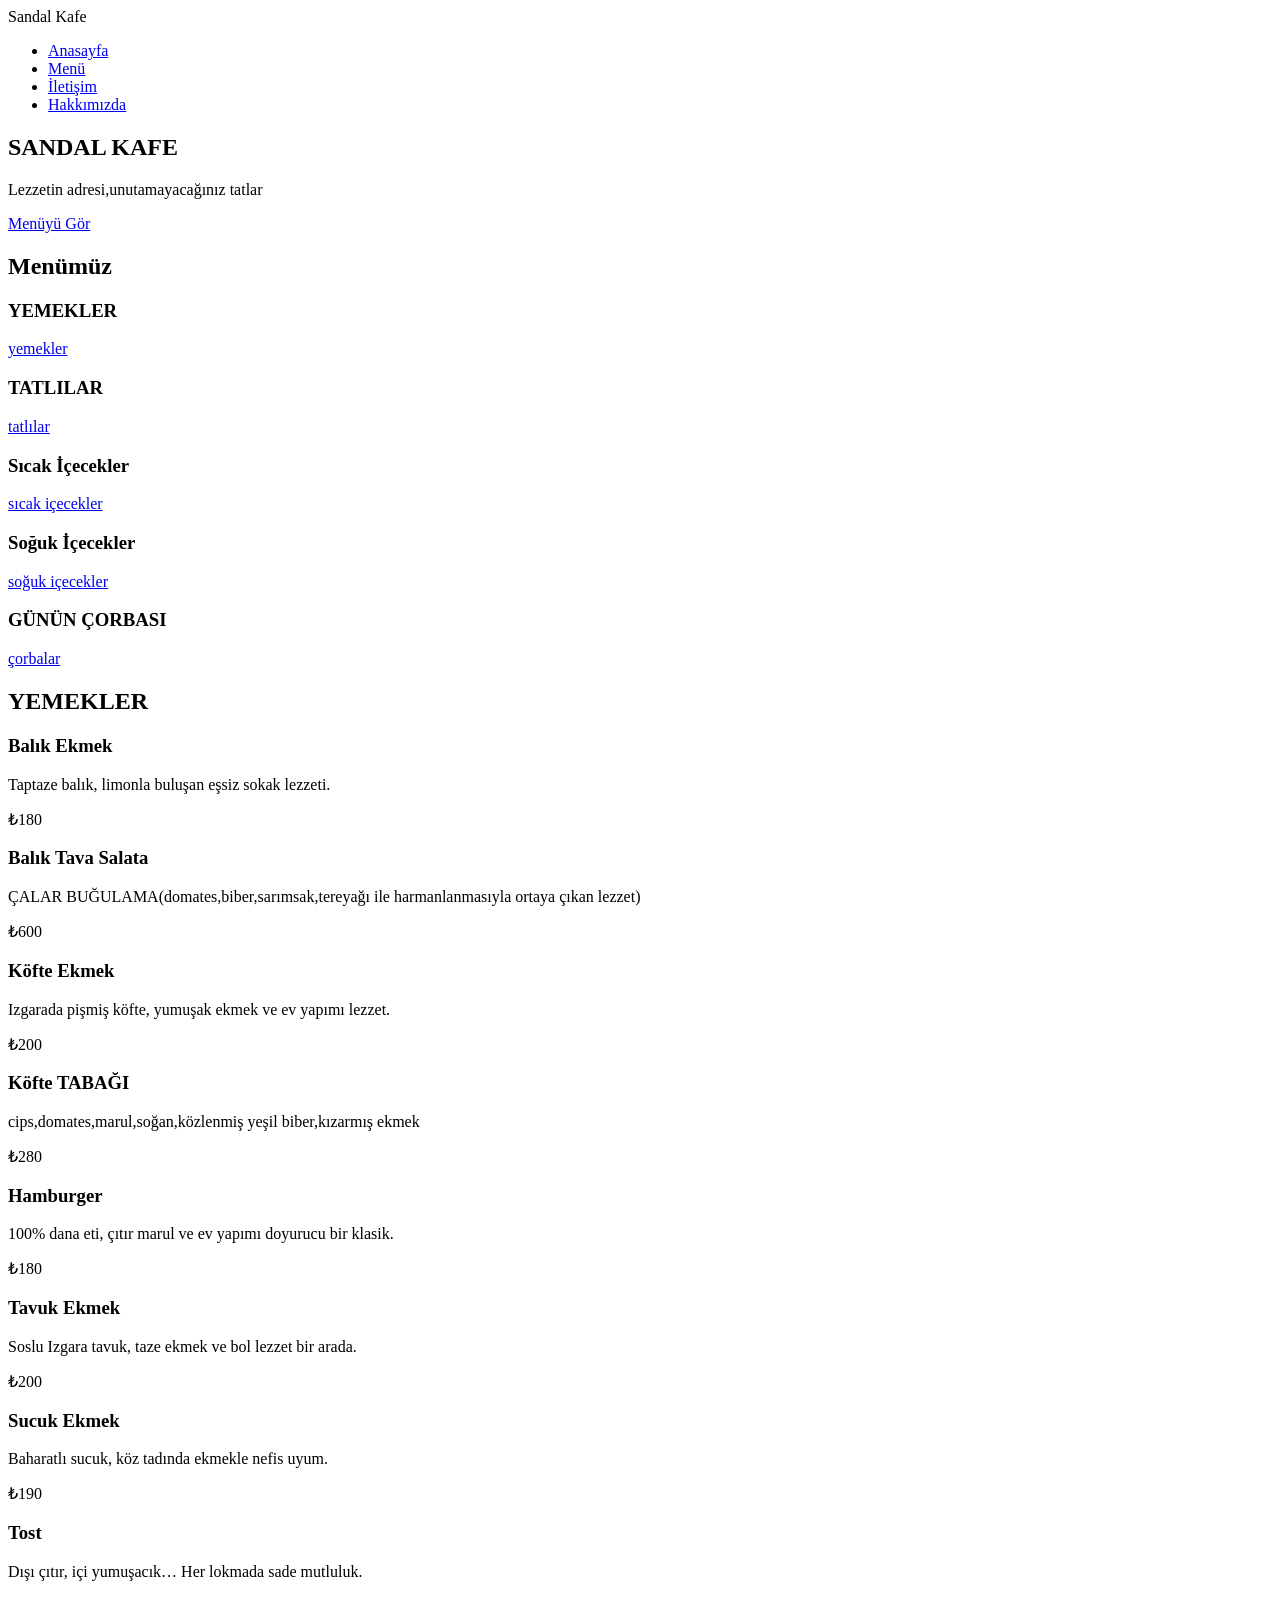
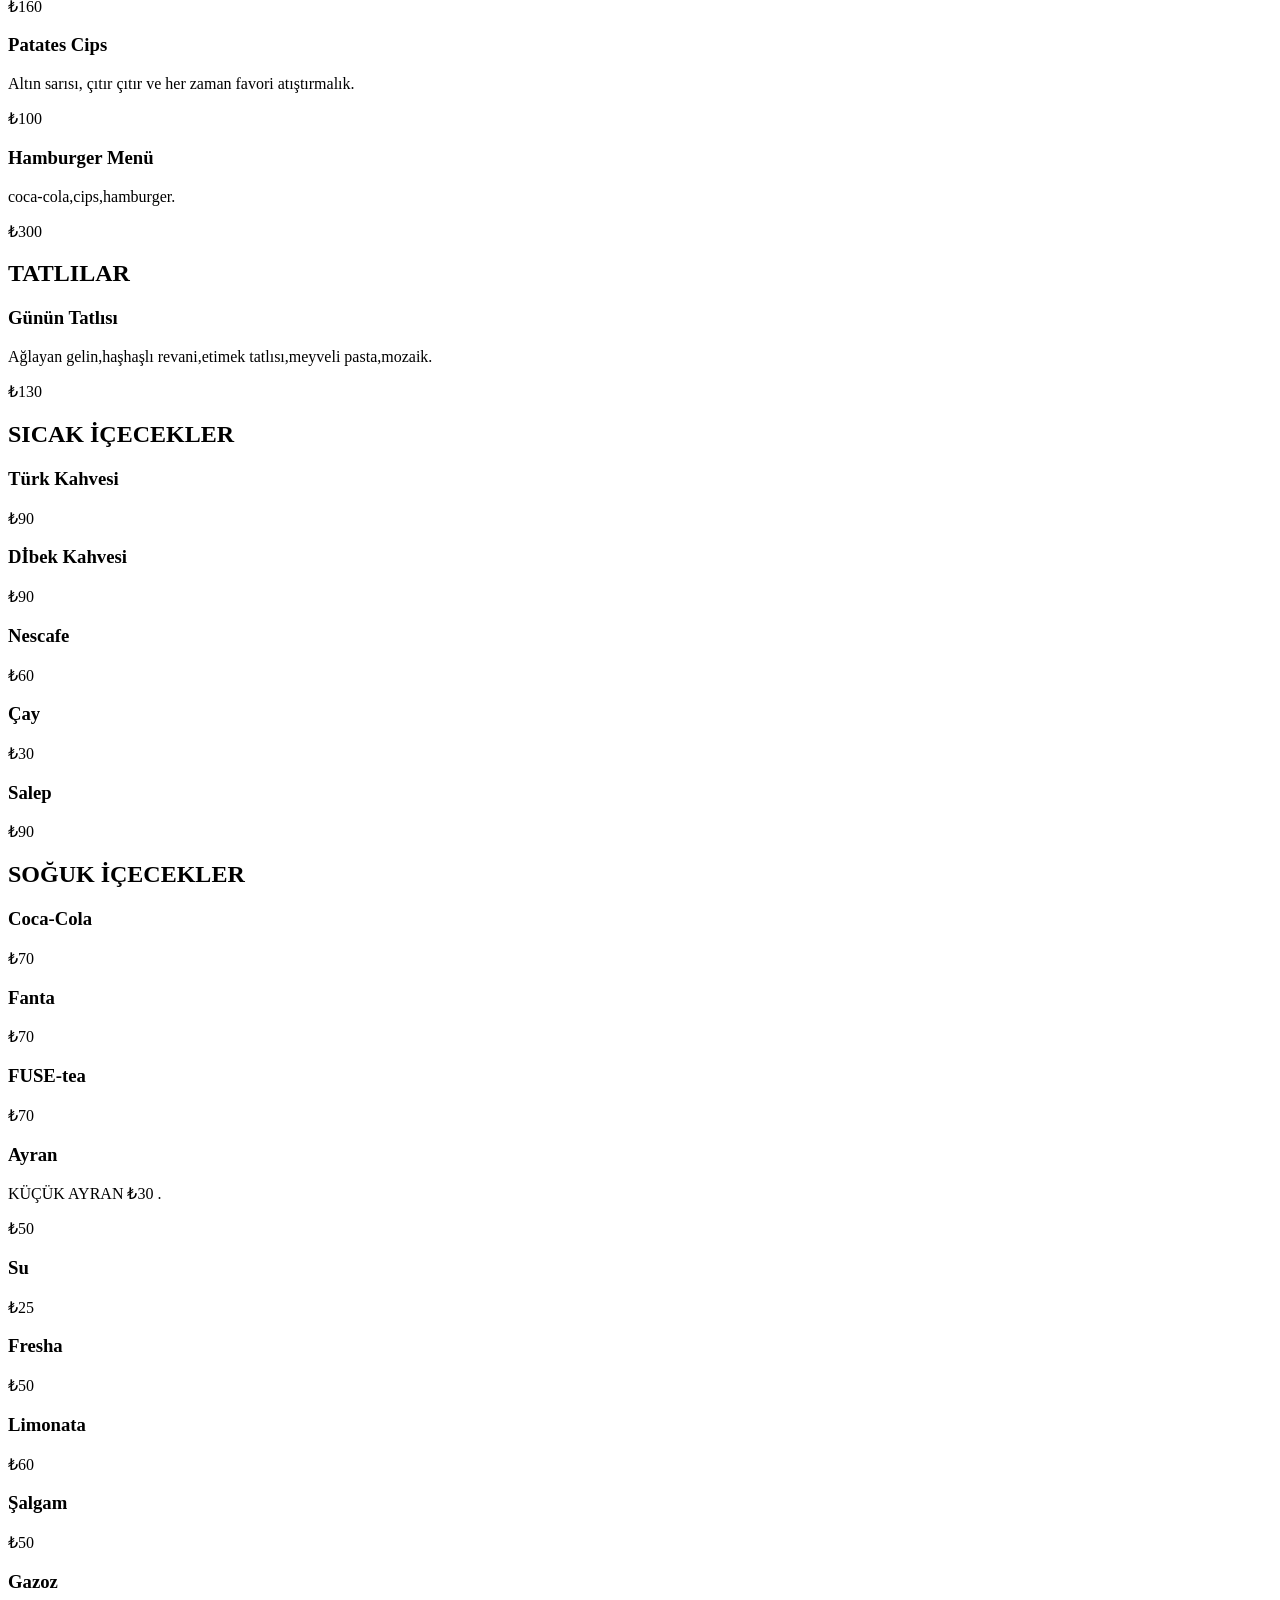
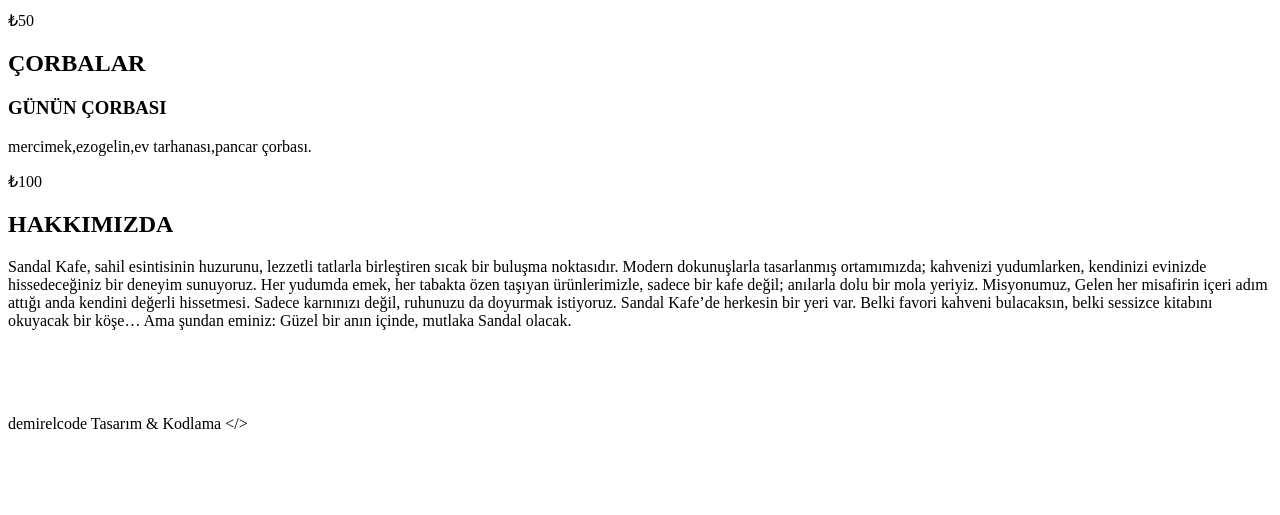
==== index.html @ 9c5aa846 "Add files via upload" ====
<!DOCTYPE html>
<html lang="tr">
<head>
  <meta charset="UTF-8" />
  <meta name="viewport" content="width=device-width, initial-scale=1.0"/>
  <title>demirelcode</title>
  <link href="https://cdn.jsdelivr.net/npm/aos@2.3.4/dist/aos.css" rel="stylesheet" />
  <link rel="stylesheet" href="style.css" />
 <link rel="preconnect" href="https://fonts.googleapis.com">
  <link rel="preconnect" href="https://fonts.googleapis.com">
 <link href="https://fonts.googleapis.com/css2?family=Poppins:wght@400;700&display=swap" rel="stylesheet">
</head>

  <nav class="navbar">
  <div class="container">
    <div class="logo">Sandal Kafe</div>
    <ul class="nav-links">
      <li><a href="#hero">Anasayfa</a></li>
      <li><a href="#menu">Menü</a></li>
      <li><a href="#contact">İletişim</a></li>
      <li><a href="#hakkımızda">Hakkımızda</a></li>
    </ul>
    <div class="hamburger">
      <span></span>
      <span></span>
      <span></span>
    </div>
  </div>
</nav>
<body>

  <section id="hero" class="hero menu-section searchable-section">

    <div class="hero-content">
      <h1>SANDAL KAFE</h1>
      <p>Lezzetin adresi,unutamayacağınız tatlar</p>
      


      <a href="#menu" class="btn">Menüyü Gör</a>
    </div>
  </section>


  <!-- MENÜ BÖLÜMÜ -->
  <section id="menu" class="menu-section searchable-section">
    <h2>Menümüz</h2>
    <div class="menu-container">

      <div  class="menu-item menu-section searchable-section" data-aos="fade-up">
        <h3>YEMEKLER</h3>
      <a href="#yemekler" class="btn">yemekler</a>
      </div>

      <div class="menu-item menu-section searchable-section" data-aos="fade-up">
        
        <h3>TATLILAR</h3>
      <a href="#tatlılar" class="btn">tatlılar</a>
      </div>
           <div  class="menu-item menu-section searchable-section" data-aos="fade-up">
        <h3>Sıcak İçecekler</h3>
      <a href="#sıcakiçecek" class="btn">sıcak içecekler</a>
      </div>

       <div  class="menu-item menu-section searchable-section" data-aos="fade-up">
        <h3>Soğuk İçecekler</h3>
      <a href="#soğukiçecek" class="btn">soğuk içecekler</a>
      </div>
       <div class="menu-container">

      <div  class="menu-item menu-section searchable-section" data-aos="fade-up">
        <h3>GÜNÜN ÇORBASI</h3>
      <a href="#corba" class="btn">çorbalar</a>
      </div>

   

    </div>
  </section>
 
  <!-- içerik BÖLÜMÜ -->
    <section id="yemekler"  class="menu-section searchable-section"data-aos="fade-up">
    <h2>YEMEKLER</h2>
    <div class="menu-grid">
    <div class="menu-card">
      <h3>Balık Ekmek</h3>
      <p>Taptaze balık, limonla buluşan eşsiz sokak lezzeti.

</p>
      <span>₺180</span>
        <div class="menu-card">
      <h3>Balık Tava Salata</h3>
      <p>ÇALAR BUĞULAMA(domates,biber,sarımsak,tereyağı ile harmanlanmasıyla ortaya çıkan lezzet)

</p>
      <span>₺600</span>
    </div>
    </div>
    <div class="menu-card">
      <h3>Köfte Ekmek</h3>
      <p>Izgarada pişmiş köfte, yumuşak ekmek ve ev yapımı lezzet.</p>
      <span>₺200</span>
      <div class="menu-card">
      <h3>Köfte TABAĞI</h3>
      <p>cips,domates,marul,soğan,közlenmiş yeşil biber,kızarmış ekmek</p>
      <span>₺280</span>
    </div>
    </div>
    <div class="menu-card">
      <h3>Hamburger</h3>
      <p>100% dana eti, çıtır marul ve ev yapımı doyurucu bir klasik.</p>
      <span>₺180</span>
    </div>
    <div class="menu-card">
      <h3>Tavuk Ekmek</h3>
      <p>Soslu Izgara tavuk, taze ekmek ve bol lezzet bir arada.

</p>
      <span>₺200</span>
    </div>
    <div class="menu-card">
      <h3>Sucuk Ekmek</h3>
      <p>Baharatlı sucuk, köz tadında ekmekle nefis uyum.</p>
      <span>₺190</span>
    </div>
    <div class="menu-card">
      <h3>Tost</h3>
      <p>Dışı çıtır, içi yumuşacık… Her lokmada sade mutluluk.</p>
      <span>₺160</span>
    </div>
    <div class="menu-card">
      <h3>Patates Cips</h3>
      <p>Altın sarısı, çıtır çıtır ve her zaman favori atıştırmalık.</p>
      <span>₺100</span>
    </div>
    <div class="menu-card">
      <h3>Hamburger Menü</h3>
      <p>coca-cola,cips,hamburger.</p>
      <span>₺300</span>
    </div>
    <!-- Daha fazla yemek kartı ekleyebilirsin -->
  </div>
</section>

    <section id="tatlılar" class="menu-section searchable-section" data-aos="fade-up">
    <h2>TATLILAR</h2>
    <div class="menu-grid">
    

    <div class="menu-card">
      <h3>Günün Tatlısı</h3>
      <p>Ağlayan gelin,haşhaşlı revani,etimek tatlısı,meyveli pasta,mozaik.</p>
      <span>₺130</span>
    </div>
 
    <!-- Daha fazla yemek kartı ekleyebilirsin -->
  </div>
</section>

   <section id="sıcakiçecek" class="menu-section searchable-section"data-aos="fade-up">
    <h2>SICAK İÇECEKLER</h2>
    <div class="menu-grid">
    <div class="menu-card">
      <h3>Türk Kahvesi</h3>
      
      <span>₺90</span>
    </div>
    <div class="menu-card">
      <h3>Dİbek Kahvesi</h3>
     
      <span>₺90</span>
    </div>
    <div class="menu-card">
      <h3>Nescafe</h3>
      
      <span>₺60</span>

    </div>
    <div class="menu-card">
      <h3>Çay</h3>
     
      <span>₺30</span>
    </div>
    <div class="menu-card">
      <h3>Salep</h3>
     
      <span>₺90</span>
    </div>

    <!-- Daha fazla yemek kartı ekleyebilirsin -->
  </div>
</section>

  <section id="soğukiçecek" class="menu-section searchable-section" data-aos="fade-up">
    <h2>SOĞUK İÇECEKLER</h2>
    <div class="menu-grid">
    <div class="menu-card" >
      <h3>Coca-Cola</h3>
      
      <span>₺70</span>
    </div>
    <div class="menu-card" style="background-image: url('images/hamburger.jpg');">
      <h3>Fanta</h3>
    
      <span>₺70</span>
    </div>
    <div class="menu-card">
      <h3>FUSE-tea</h3>
      
      <span>₺70</span>
    </div>
    <!-- Daha fazla yemek kartı ekleyebilirsin -->
 
   <div class="menu-card">
      <h3>Ayran</h3>
     <p>KÜÇÜK AYRAN ₺30 .</p>
      <span>₺50</span>
    </div>
     <div class="menu-card">
      <h3>Su</h3>
     <span>₺25</span>
    </div>
     <div class="menu-card">
      <h3>Fresha</h3>
      
      <span>₺50</span>
    </div>
       <div class="menu-card">
      <h3>Limonata</h3>
    
      <span>₺60</span>
    </div>
       <div class="menu-card">
      <h3>Şalgam</h3>
     
      <span>₺50</span>
    </div>
       <div class="menu-card">
      <h3>Gazoz</h3>
      
      <span>₺50</span>
    </div>
     </div>
</section>
<section id="corba" class="menu-section searchable-section" data-aos="fade-up">
    <h2>ÇORBALAR</h2>
    <div class="menu-grid">
    <div class="menu-card">
      <h3>GÜNÜN ÇORBASI</h3>
      <p>mercimek,ezogelin,ev tarhanası,pancar çorbası.</p>
      <span>₺100</span>
    </div>
   
     </div>
</section>

<section id="hakkımızda"class="menu-section searchable-section" data-aos="fade-up">

<h2>HAKKIMIZDA</h2>
</section>
<div class="hakkımızda-grid">
    <div class="hakkımızda-card">
      <p>Sandal Kafe, sahil esintisinin huzurunu, lezzetli tatlarla birleştiren sıcak bir buluşma noktasıdır.
Modern dokunuşlarla tasarlanmış ortamımızda; kahvenizi yudumlarken, kendinizi evinizde hissedeceğiniz bir deneyim sunuyoruz.

Her yudumda emek, her tabakta özen taşıyan ürünlerimizle, sadece bir kafe değil; anılarla dolu bir mola yeriyiz.
 Misyonumuz,
Gelen her misafirin içeri adım attığı anda kendini değerli hissetmesi. Sadece karnınızı değil, ruhunuzu da doyurmak istiyoruz.



Sandal Kafe’de herkesin bir yeri var. Belki favori kahveni bulacaksın, belki sessizce kitabını okuyacak bir köşe…
Ama şundan eminiz: Güzel bir anın içinde, mutlaka Sandal olacak.

      </p>
      
    </div>

    <section id="contact"  class="menu-section searchable-section"data-aos="fade-up"  >

<h2>İletişim</h2>

<a href="https://www.instagram.com/sandallkafe?igsh=MWJ5cDRxMmExMjQycA==" target="_blank" class="instagram-button">
        <span> Sandal Kafe Instagram Hesabı</span>
    </a>
</section>



<footer class="footer">
        <div class="footer-content">
            <span class="footer-logo">demirelcode <span class="tagline">Tasarım & Kodlama</span></span>
            <span class="footer-code">&lt;/&gt;</span>
        </div>
    </footer>





 
<script src="https://cdn.jsdelivr.net/npm/aos@2.3.4/dist/aos.js"></script>
<script>
  AOS.init();
</script>
<script>
  const hamburger = document.querySelector('.hamburger');
  const navLinks = document.querySelector('.nav-links');

  hamburger.addEventListener('click', () => {
    navLinks.classList.toggle('active');
  });
</script>

</body>
</html>
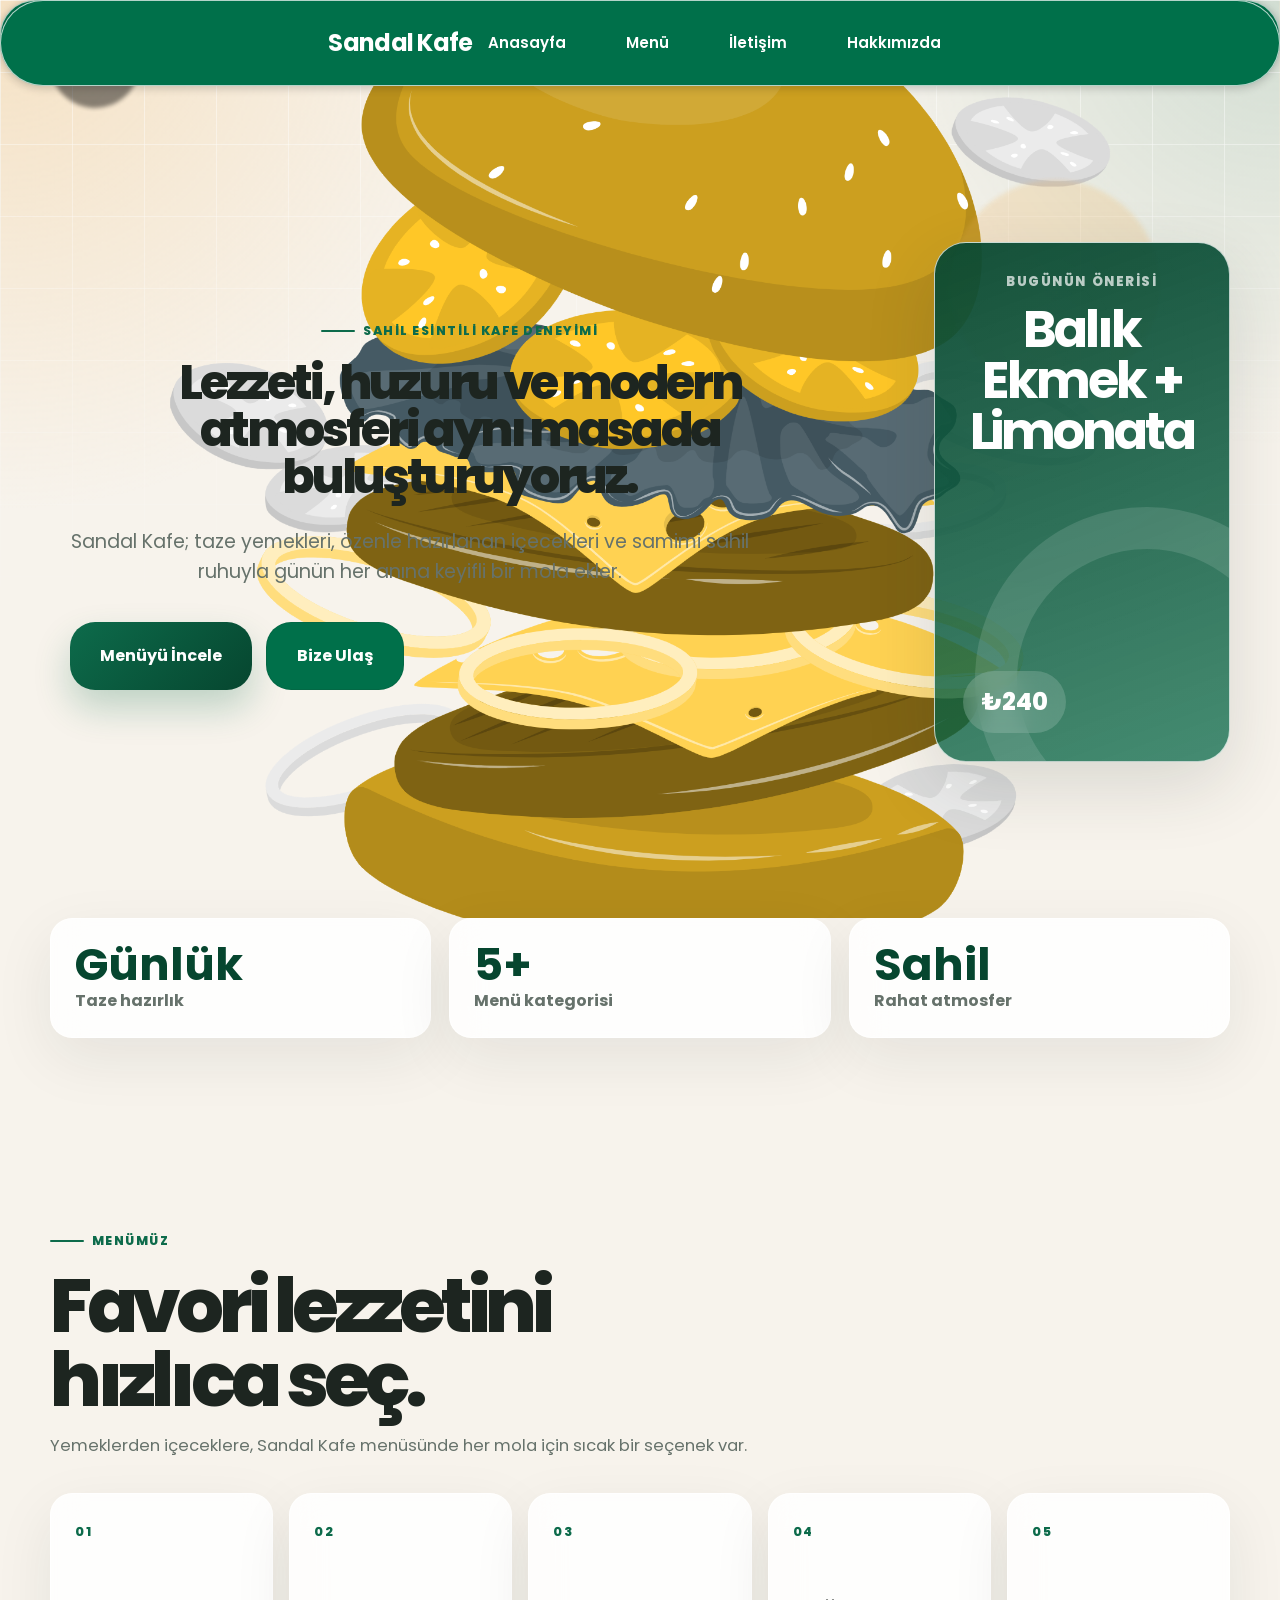
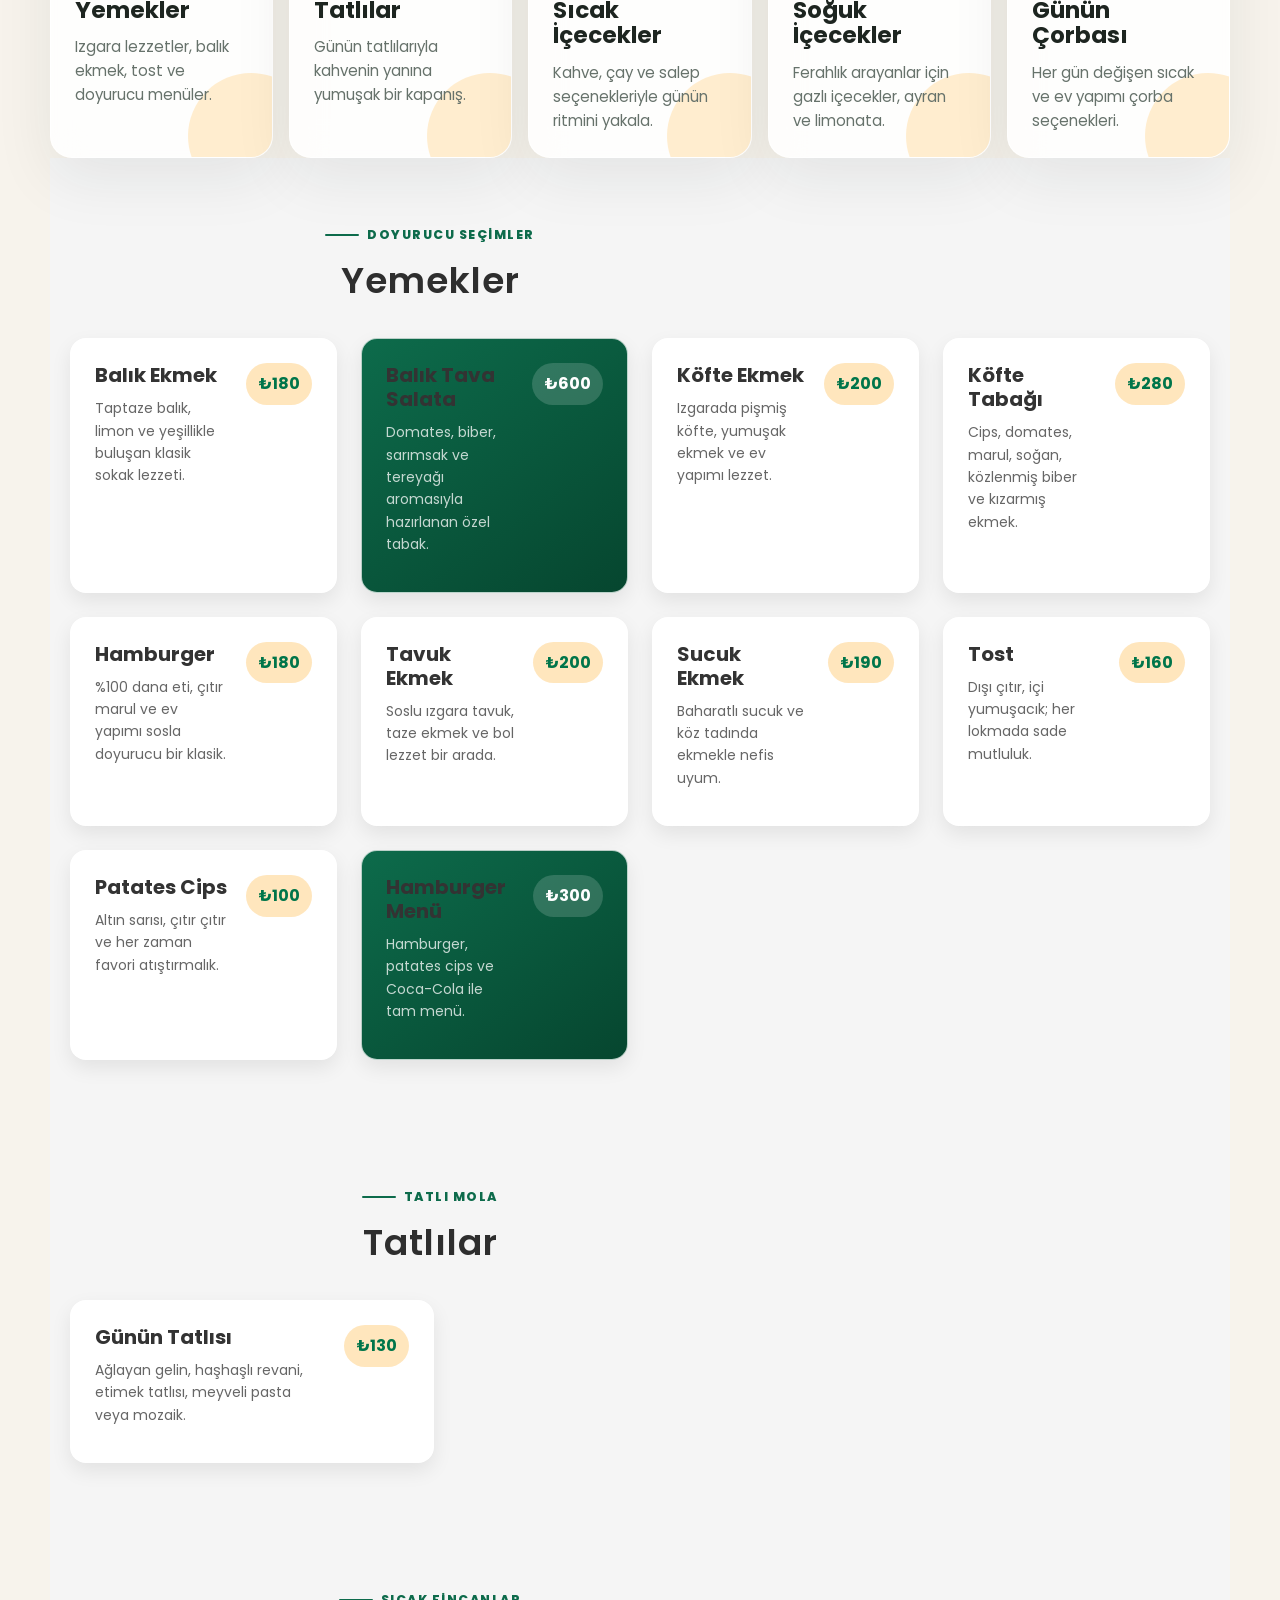
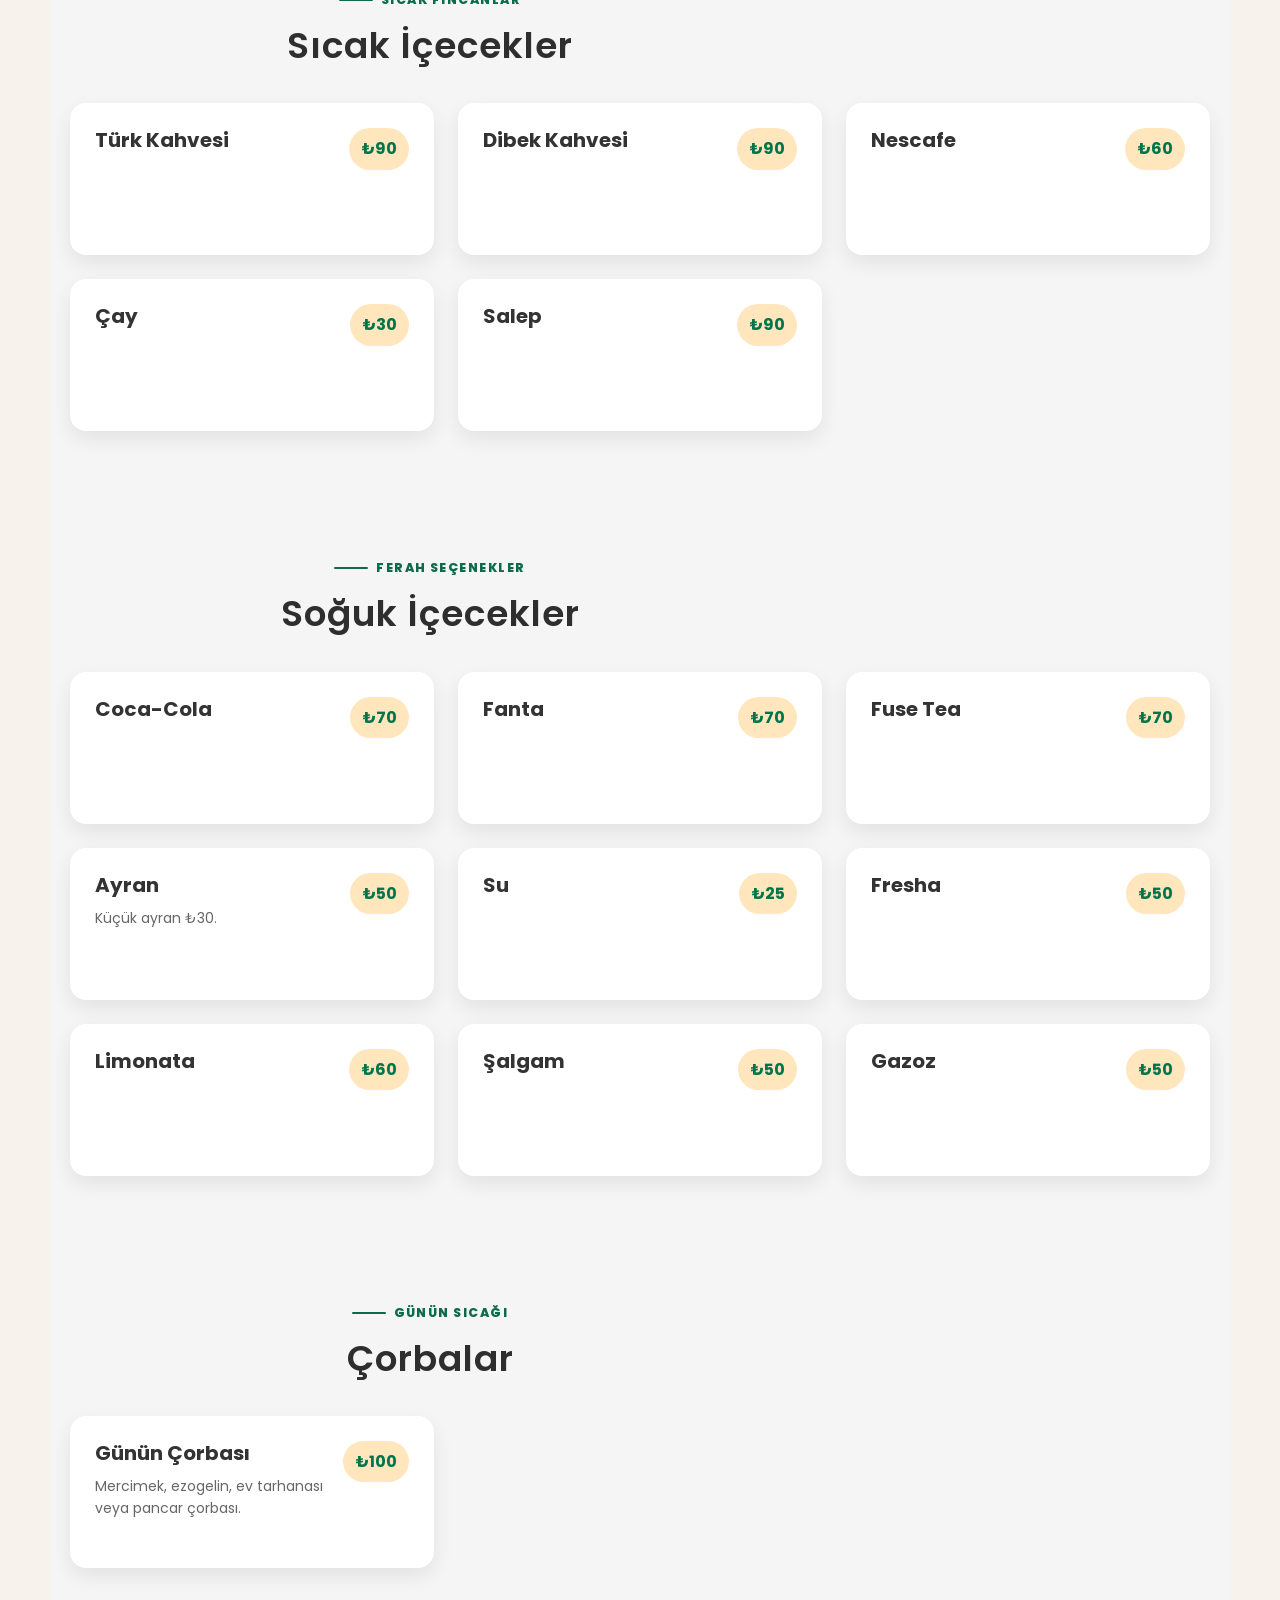
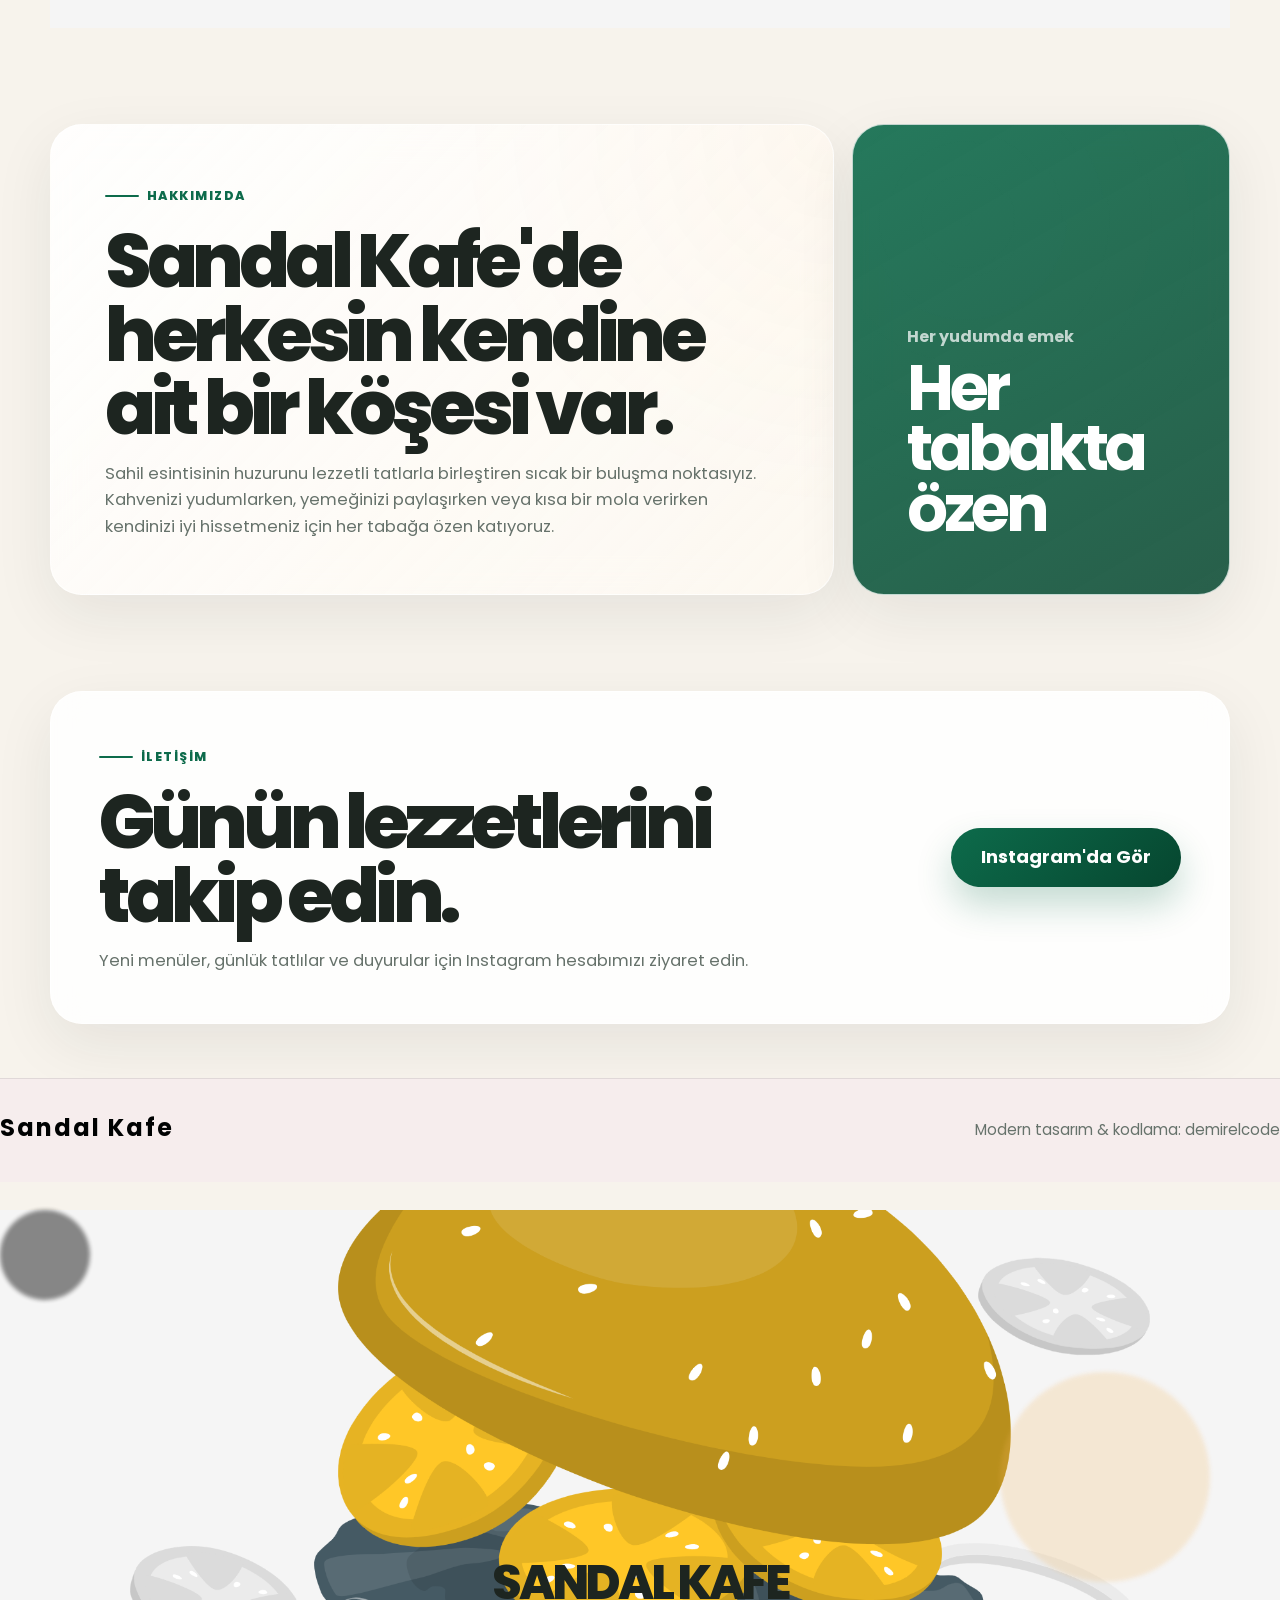
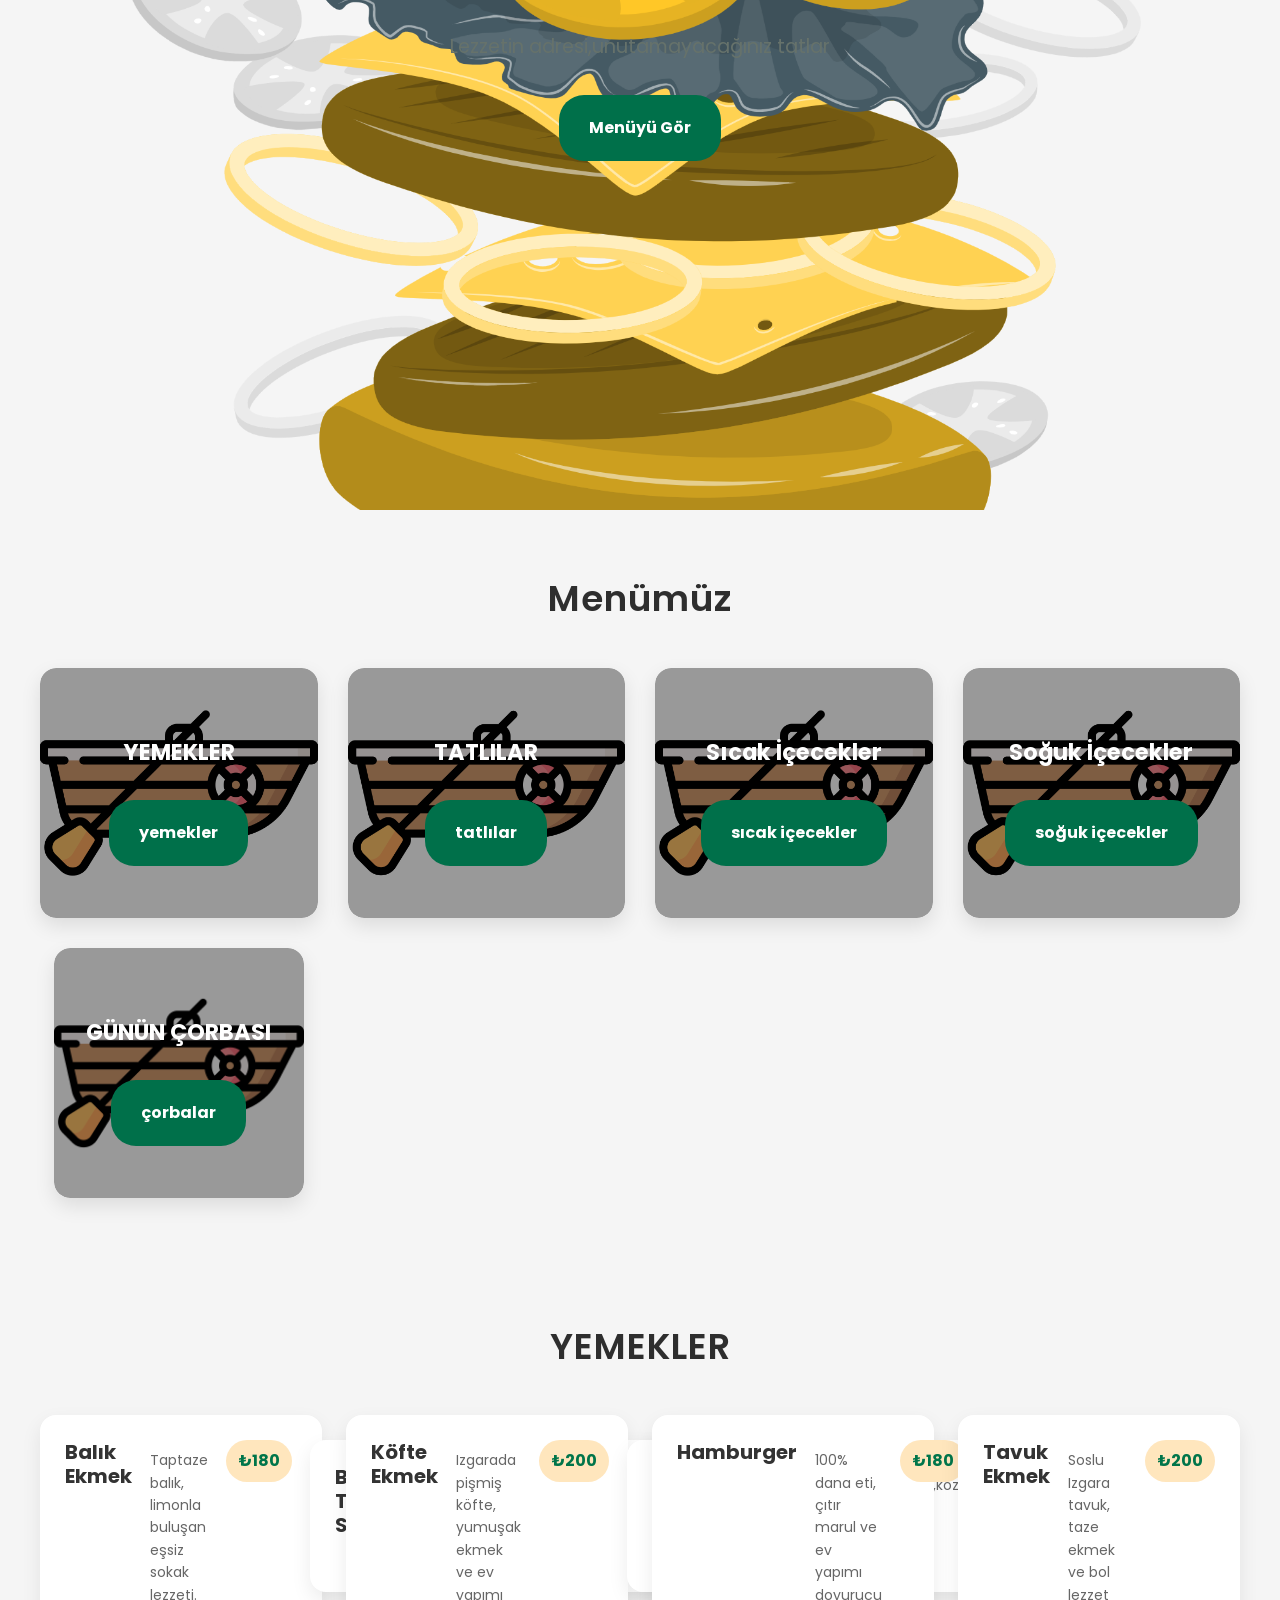
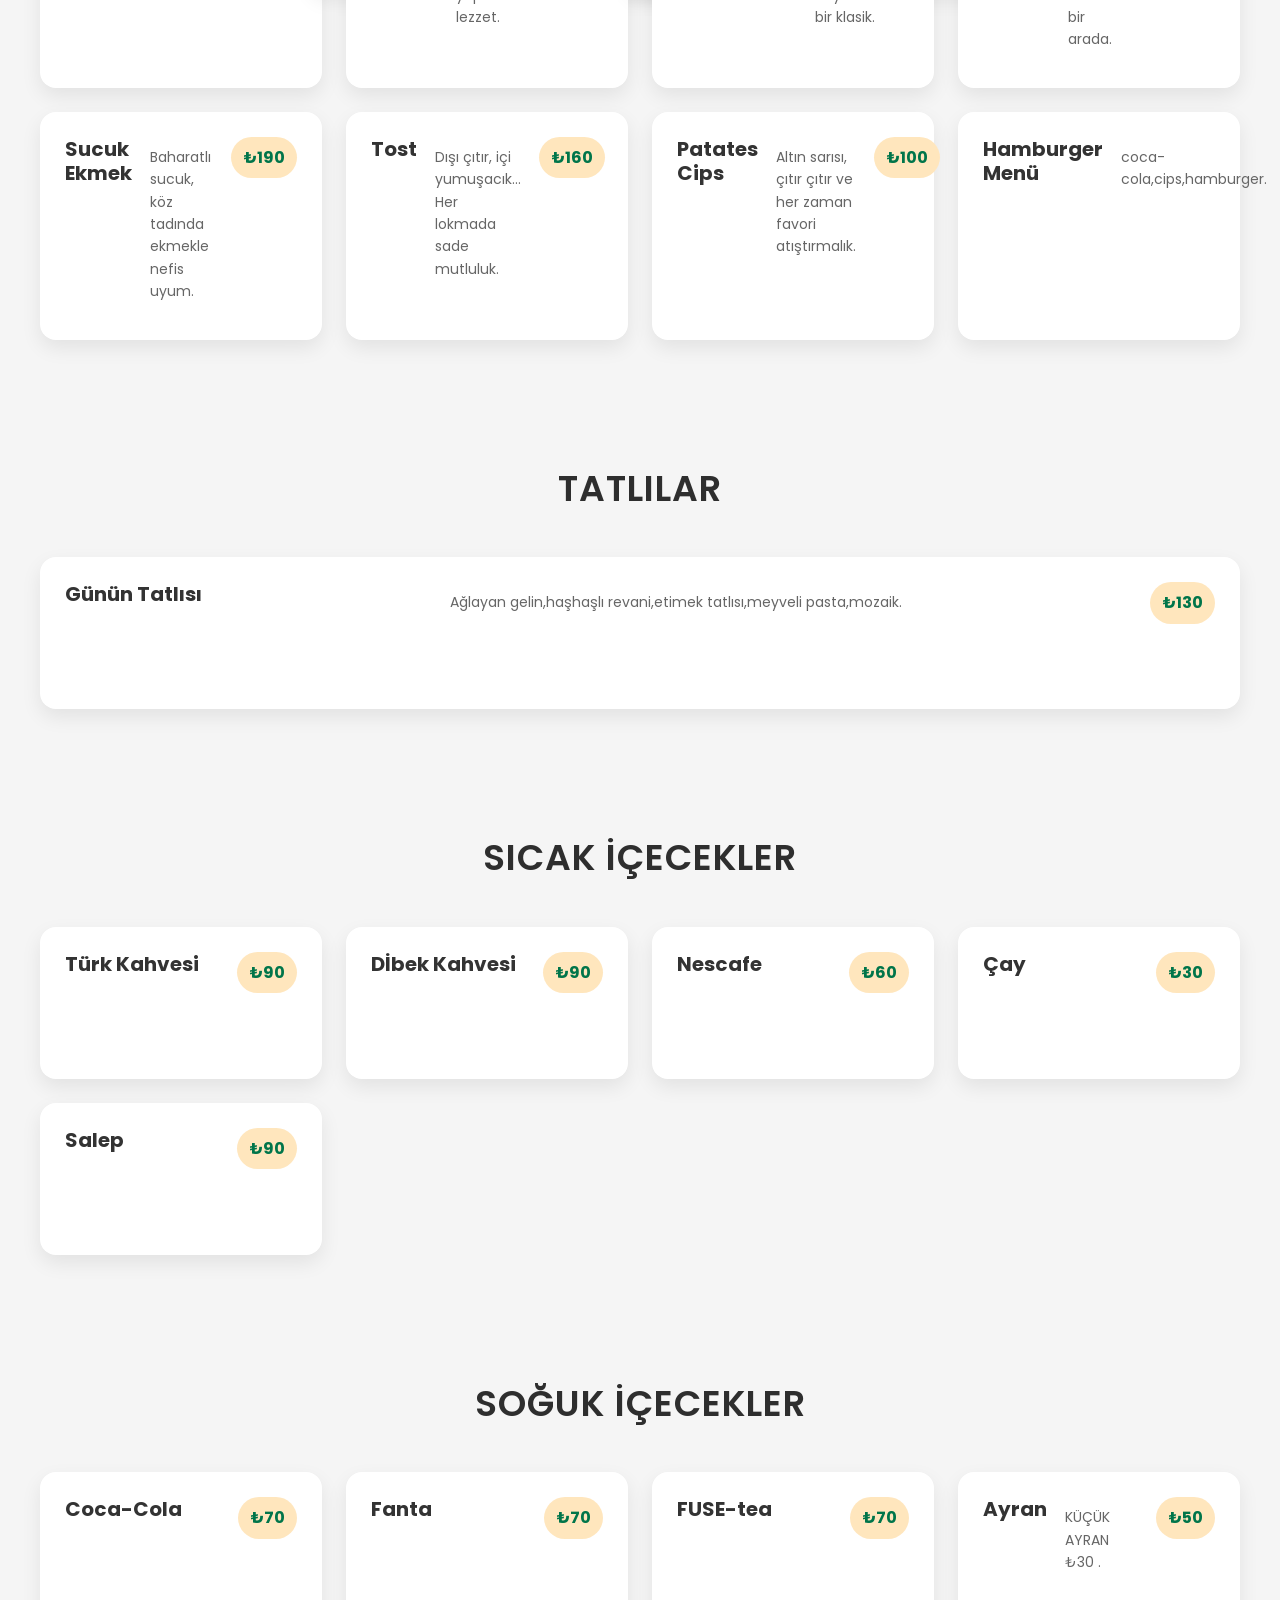
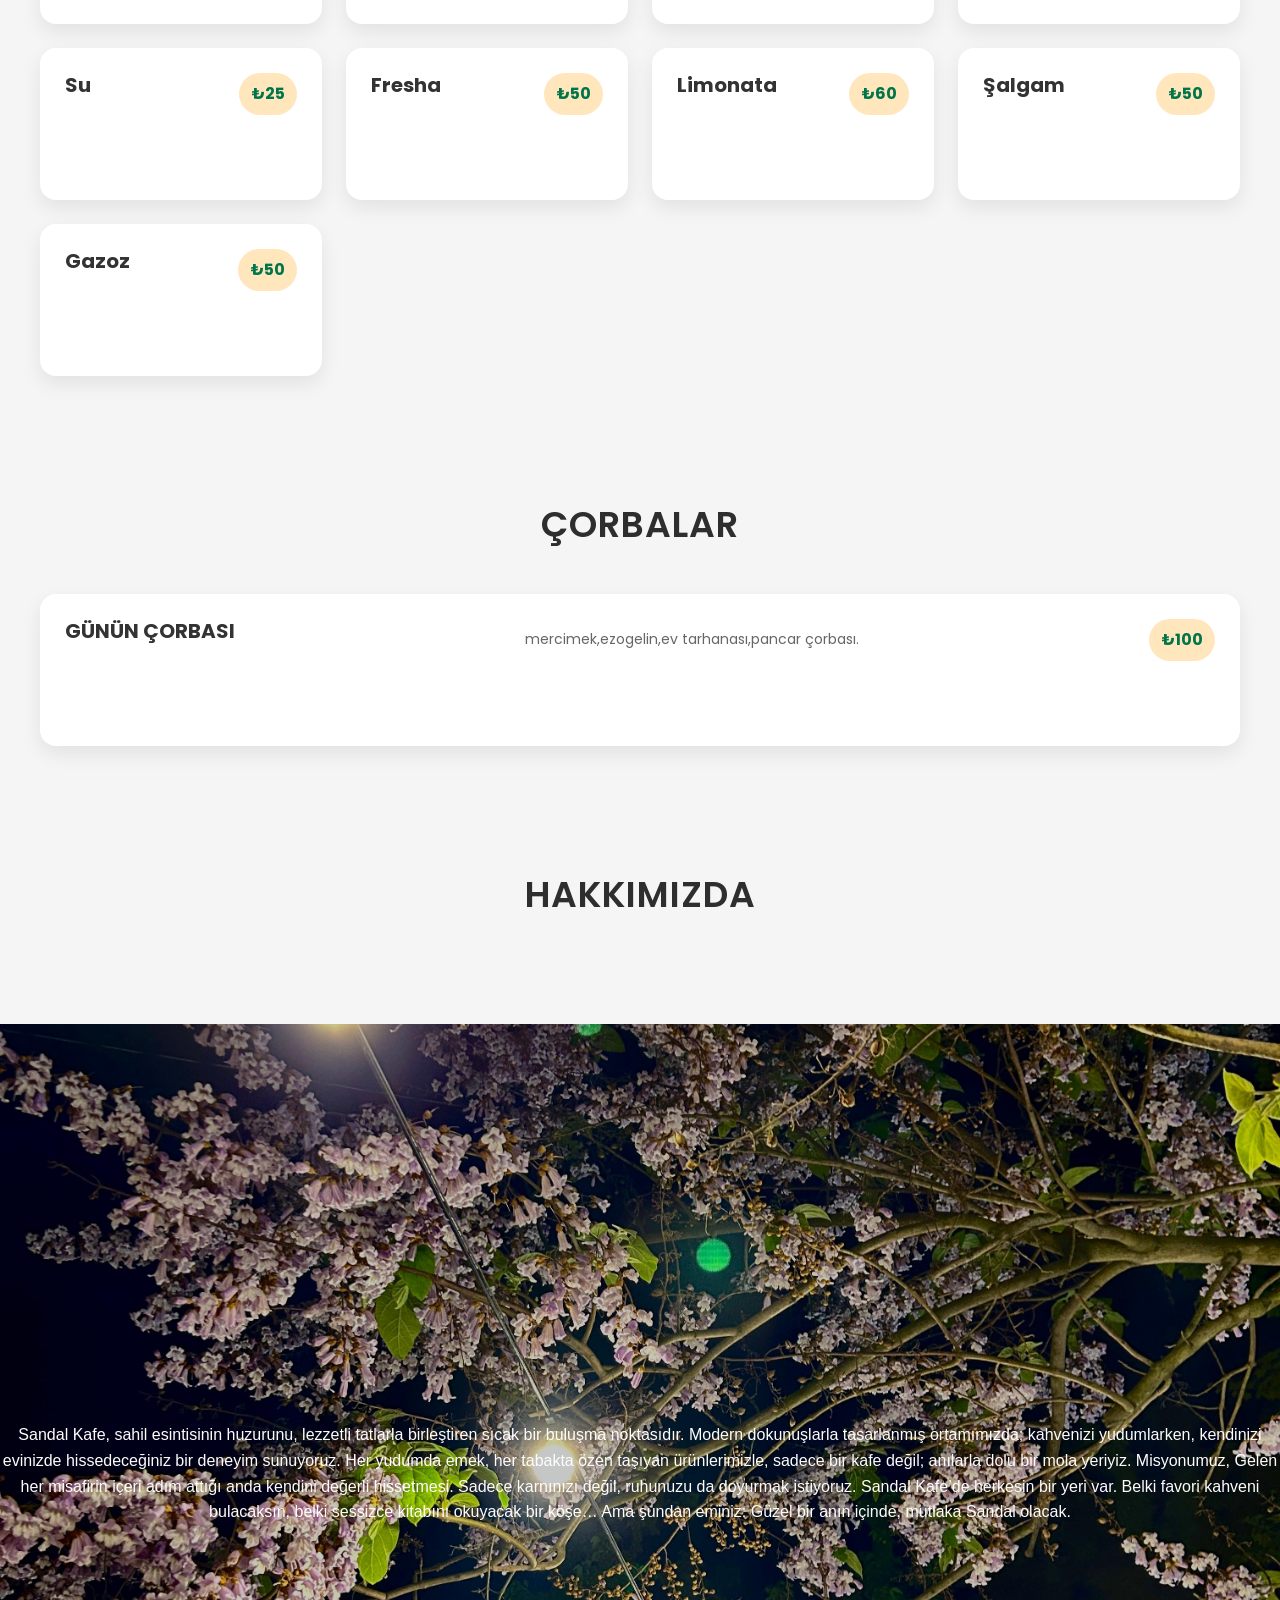
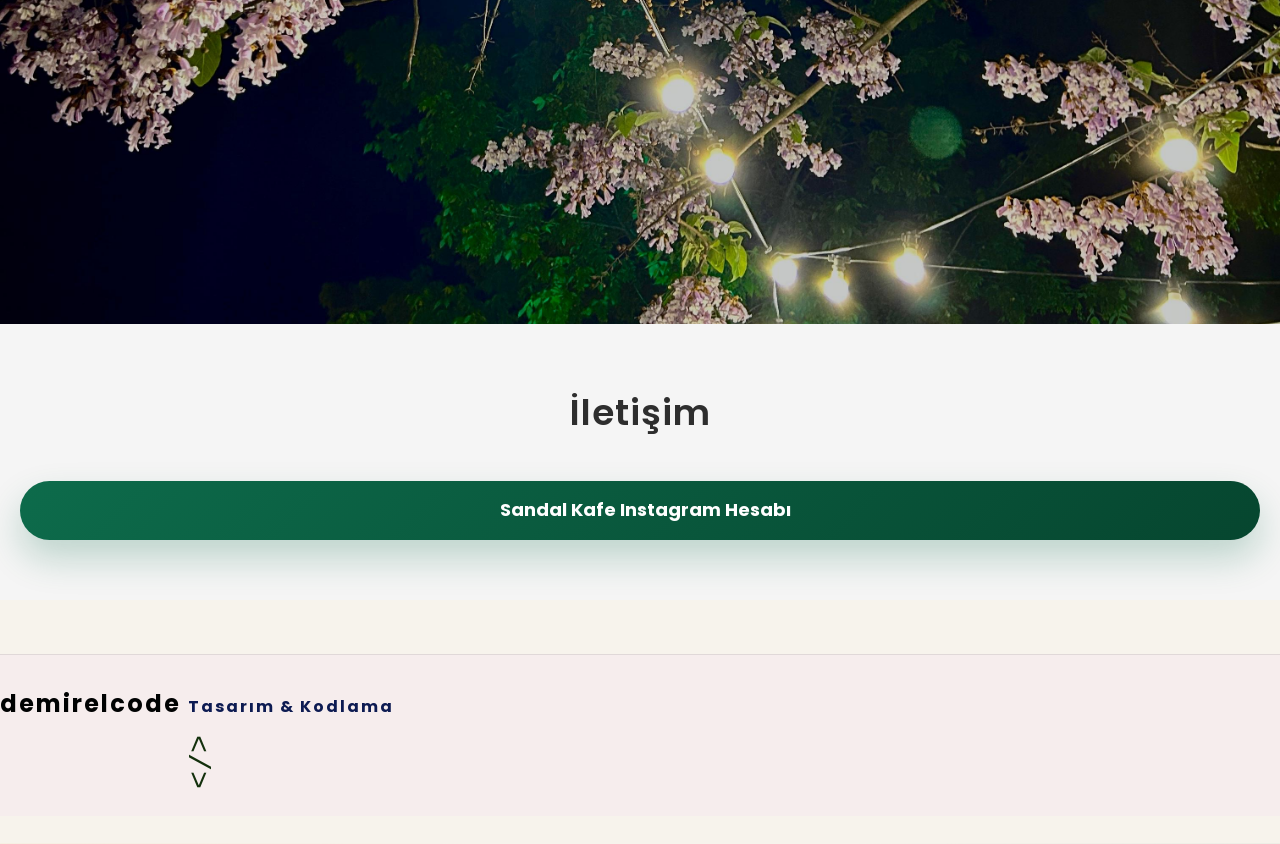
==== commit 2bc4bb52: "Modernize Sandal Kafe website design Co-authored-by: demirellcodee <demirellcodee@users.noreply.gith" ====
--- a/index.html
+++ b/index.html
@@ -1,3 +1,325 @@
+<!DOCTYPE html>
+<html lang="tr">
+<head>
+  <meta charset="UTF-8" />
+  <meta name="viewport" content="width=device-width, initial-scale=1.0" />
+  <meta
+    name="description"
+    content="Sandal Kafe'nin yemek, tatli, sicak ve soguk icecek menusu ile sahil esintili modern kafe deneyimi."
+  />
+  <title>Sandal Kafe | Modern Lezzet Durağı</title>
+  <link rel="preconnect" href="https://fonts.googleapis.com" />
+  <link rel="preconnect" href="https://fonts.gstatic.com" crossorigin />
+  <link
+    href="https://fonts.googleapis.com/css2?family=Inter:wght@400;500;600;700;800&display=swap"
+    rel="stylesheet"
+  />
+  <link rel="stylesheet" href="style.css" />
+</head>
+<body>
+  <header class="site-header">
+    <nav class="navbar" aria-label="Ana navigasyon">
+      <a class="logo" href="#hero" aria-label="Sandal Kafe ana sayfa">
+        <span class="logo-mark">S</span>
+        <span>Sandal Kafe</span>
+      </a>
+
+      <button class="nav-toggle" type="button" aria-label="Menüyü aç" aria-expanded="false">
+        <span></span>
+        <span></span>
+        <span></span>
+      </button>
+
+      <ul class="nav-links">
+        <li><a href="#hero">Anasayfa</a></li>
+        <li><a href="#menu">Menü</a></li>
+        <li><a href="#hakkimizda">Hakkımızda</a></li>
+        <li><a href="#contact">İletişim</a></li>
+      </ul>
+    </nav>
+  </header>
+
+  <main>
+    <section id="hero" class="hero section-shell">
+      <div class="hero-content">
+        <span class="eyebrow">Sahil esintili kafe deneyimi</span>
+        <h1>Lezzeti, huzuru ve modern atmosferi aynı masada buluşturuyoruz.</h1>
+        <p>
+          Sandal Kafe; taze yemekleri, özenle hazırlanan içecekleri ve samimi
+          sahil ruhuyla günün her anına keyifli bir mola ekler.
+        </p>
+
+        <div class="hero-actions">
+          <a class="btn btn-primary" href="#menu">Menüyü İncele</a>
+          <a class="btn btn-secondary" href="#contact">Bize Ulaş</a>
+        </div>
+      </div>
+
+      <aside class="hero-card" aria-label="Sandal Kafe öne çıkan bilgiler">
+        <div>
+          <span class="hero-card-label">Bugünün önerisi</span>
+          <strong>Balık Ekmek + Limonata</strong>
+        </div>
+        <div class="hero-card-price">₺240</div>
+      </aside>
+    </section>
+
+    <section class="stats section-shell" aria-label="Kafe özellikleri">
+      <div class="stat-card">
+        <strong>Günlük</strong>
+        <span>Taze hazırlık</span>
+      </div>
+      <div class="stat-card">
+        <strong>5+</strong>
+        <span>Menü kategorisi</span>
+      </div>
+      <div class="stat-card">
+        <strong>Sahil</strong>
+        <span>Rahat atmosfer</span>
+      </div>
+    </section>
+
+    <section id="menu" class="menu-overview section-shell">
+      <div class="section-heading">
+        <span class="eyebrow">Menümüz</span>
+        <h2>Favori lezzetini hızlıca seç.</h2>
+        <p>Yemeklerden içeceklere, Sandal Kafe menüsünde her mola için sıcak bir seçenek var.</p>
+      </div>
+
+      <div class="category-grid">
+        <a class="category-card" href="#yemekler">
+          <span>01</span>
+          <h3>Yemekler</h3>
+          <p>Izgara lezzetler, balık ekmek, tost ve doyurucu menüler.</p>
+        </a>
+        <a class="category-card" href="#tatlilar">
+          <span>02</span>
+          <h3>Tatlılar</h3>
+          <p>Günün tatlılarıyla kahvenin yanına yumuşak bir kapanış.</p>
+        </a>
+        <a class="category-card" href="#sicak-icecekler">
+          <span>03</span>
+          <h3>Sıcak İçecekler</h3>
+          <p>Kahve, çay ve salep seçenekleriyle günün ritmini yakala.</p>
+        </a>
+        <a class="category-card" href="#soguk-icecekler">
+          <span>04</span>
+          <h3>Soğuk İçecekler</h3>
+          <p>Ferahlık arayanlar için gazlı içecekler, ayran ve limonata.</p>
+        </a>
+        <a class="category-card" href="#corbalar">
+          <span>05</span>
+          <h3>Günün Çorbası</h3>
+          <p>Her gün değişen sıcak ve ev yapımı çorba seçenekleri.</p>
+        </a>
+      </div>
+    </section>
+
+    <section id="yemekler" class="menu-section section-shell">
+      <div class="section-heading">
+        <span class="eyebrow">Doyurucu seçimler</span>
+        <h2>Yemekler</h2>
+      </div>
+      <div class="menu-grid">
+        <article class="menu-card">
+          <div>
+            <h3>Balık Ekmek</h3>
+            <p>Taptaze balık, limon ve yeşillikle buluşan klasik sokak lezzeti.</p>
+          </div>
+          <span>₺180</span>
+        </article>
+        <article class="menu-card featured">
+          <div>
+            <h3>Balık Tava Salata</h3>
+            <p>Domates, biber, sarımsak ve tereyağı aromasıyla hazırlanan özel tabak.</p>
+          </div>
+          <span>₺600</span>
+        </article>
+        <article class="menu-card">
+          <div>
+            <h3>Köfte Ekmek</h3>
+            <p>Izgarada pişmiş köfte, yumuşak ekmek ve ev yapımı lezzet.</p>
+          </div>
+          <span>₺200</span>
+        </article>
+        <article class="menu-card">
+          <div>
+            <h3>Köfte Tabağı</h3>
+            <p>Cips, domates, marul, soğan, közlenmiş biber ve kızarmış ekmek.</p>
+          </div>
+          <span>₺280</span>
+        </article>
+        <article class="menu-card">
+          <div>
+            <h3>Hamburger</h3>
+            <p>%100 dana eti, çıtır marul ve ev yapımı sosla doyurucu bir klasik.</p>
+          </div>
+          <span>₺180</span>
+        </article>
+        <article class="menu-card">
+          <div>
+            <h3>Tavuk Ekmek</h3>
+            <p>Soslu ızgara tavuk, taze ekmek ve bol lezzet bir arada.</p>
+          </div>
+          <span>₺200</span>
+        </article>
+        <article class="menu-card">
+          <div>
+            <h3>Sucuk Ekmek</h3>
+            <p>Baharatlı sucuk ve köz tadında ekmekle nefis uyum.</p>
+          </div>
+          <span>₺190</span>
+        </article>
+        <article class="menu-card">
+          <div>
+            <h3>Tost</h3>
+            <p>Dışı çıtır, içi yumuşacık; her lokmada sade mutluluk.</p>
+          </div>
+          <span>₺160</span>
+        </article>
+        <article class="menu-card">
+          <div>
+            <h3>Patates Cips</h3>
+            <p>Altın sarısı, çıtır çıtır ve her zaman favori atıştırmalık.</p>
+          </div>
+          <span>₺100</span>
+        </article>
+        <article class="menu-card featured">
+          <div>
+            <h3>Hamburger Menü</h3>
+            <p>Hamburger, patates cips ve Coca-Cola ile tam menü.</p>
+          </div>
+          <span>₺300</span>
+        </article>
+      </div>
+    </section>
+
+    <section id="tatlilar" class="menu-section section-shell">
+      <div class="section-heading">
+        <span class="eyebrow">Tatlı mola</span>
+        <h2>Tatlılar</h2>
+      </div>
+      <div class="menu-grid compact">
+        <article class="menu-card">
+          <div>
+            <h3>Günün Tatlısı</h3>
+            <p>Ağlayan gelin, haşhaşlı revani, etimek tatlısı, meyveli pasta veya mozaik.</p>
+          </div>
+          <span>₺130</span>
+        </article>
+      </div>
+    </section>
+
+    <section id="sicak-icecekler" class="menu-section section-shell">
+      <div class="section-heading">
+        <span class="eyebrow">Sıcak fincanlar</span>
+        <h2>Sıcak İçecekler</h2>
+      </div>
+      <div class="menu-grid compact">
+        <article class="menu-card"><h3>Türk Kahvesi</h3><span>₺90</span></article>
+        <article class="menu-card"><h3>Dibek Kahvesi</h3><span>₺90</span></article>
+        <article class="menu-card"><h3>Nescafe</h3><span>₺60</span></article>
+        <article class="menu-card"><h3>Çay</h3><span>₺30</span></article>
+        <article class="menu-card"><h3>Salep</h3><span>₺90</span></article>
+      </div>
+    </section>
+
+    <section id="soguk-icecekler" class="menu-section section-shell">
+      <div class="section-heading">
+        <span class="eyebrow">Ferah seçenekler</span>
+        <h2>Soğuk İçecekler</h2>
+      </div>
+      <div class="menu-grid compact">
+        <article class="menu-card"><h3>Coca-Cola</h3><span>₺70</span></article>
+        <article class="menu-card"><h3>Fanta</h3><span>₺70</span></article>
+        <article class="menu-card"><h3>Fuse Tea</h3><span>₺70</span></article>
+        <article class="menu-card">
+          <div>
+            <h3>Ayran</h3>
+            <p>Küçük ayran ₺30.</p>
+          </div>
+          <span>₺50</span>
+        </article>
+        <article class="menu-card"><h3>Su</h3><span>₺25</span></article>
+        <article class="menu-card"><h3>Fresha</h3><span>₺50</span></article>
+        <article class="menu-card"><h3>Limonata</h3><span>₺60</span></article>
+        <article class="menu-card"><h3>Şalgam</h3><span>₺50</span></article>
+        <article class="menu-card"><h3>Gazoz</h3><span>₺50</span></article>
+      </div>
+    </section>
+
+    <section id="corbalar" class="menu-section section-shell">
+      <div class="section-heading">
+        <span class="eyebrow">Günün sıcağı</span>
+        <h2>Çorbalar</h2>
+      </div>
+      <div class="menu-grid compact">
+        <article class="menu-card">
+          <div>
+            <h3>Günün Çorbası</h3>
+            <p>Mercimek, ezogelin, ev tarhanası veya pancar çorbası.</p>
+          </div>
+          <span>₺100</span>
+        </article>
+      </div>
+    </section>
+
+    <section id="hakkimizda" class="about section-shell">
+      <div class="about-panel">
+        <span class="eyebrow">Hakkımızda</span>
+        <h2>Sandal Kafe'de herkesin kendine ait bir köşesi var.</h2>
+        <p>
+          Sahil esintisinin huzurunu lezzetli tatlarla birleştiren sıcak bir buluşma
+          noktasıyız. Kahvenizi yudumlarken, yemeğinizi paylaşırken veya kısa bir
+          mola verirken kendinizi iyi hissetmeniz için her tabağa özen katıyoruz.
+        </p>
+      </div>
+      <div class="about-highlight">
+        <span>Her yudumda emek</span>
+        <strong>Her tabakta özen</strong>
+      </div>
+    </section>
+
+    <section id="contact" class="contact section-shell">
+      <div>
+        <span class="eyebrow">İletişim</span>
+        <h2>Günün lezzetlerini takip edin.</h2>
+        <p>Yeni menüler, günlük tatlılar ve duyurular için Instagram hesabımızı ziyaret edin.</p>
+      </div>
+      <a
+        class="instagram-button"
+        href="https://www.instagram.com/sandallkafe?igsh=MWJ5cDRxMmExMjQycA=="
+        target="_blank"
+        rel="noreferrer"
+      >
+        Instagram'da Gör
+      </a>
+    </section>
+  </main>
+
+  <footer class="footer">
+    <span class="footer-logo">Sandal Kafe</span>
+    <span>Modern tasarım & kodlama: demirelcode</span>
+  </footer>
+
+  <script>
+    const navToggle = document.querySelector(".nav-toggle");
+    const navLinks = document.querySelector(".nav-links");
+
+    navToggle.addEventListener("click", () => {
+      const isOpen = navLinks.classList.toggle("active");
+      navToggle.setAttribute("aria-expanded", isOpen);
+    });
+
+    navLinks.querySelectorAll("a").forEach((link) => {
+      link.addEventListener("click", () => {
+        navLinks.classList.remove("active");
+        navToggle.setAttribute("aria-expanded", "false");
+      });
+    });
+  </script>
+</body>
+</html>
 <!DOCTYPE html>
 <html lang="tr">
 <head>
--- a/style.css
+++ b/style.css
@@ -0,0 +1,1206 @@
+:root {
+  --bg: #f7f3ec;
+  --bg-soft: #fffaf2;
+  --surface: rgba(255, 255, 255, 0.86);
+  --surface-solid: #ffffff;
+  --ink: #1d2520;
+  --muted: #66726b;
+  --brand: #0d6b4b;
+  --brand-dark: #06462f;
+  --accent: #f0b35a;
+  --accent-soft: #ffe6bd;
+  --line: rgba(29, 37, 32, 0.1);
+  --shadow: 0 24px 70px rgba(35, 48, 41, 0.14);
+  --radius-lg: 32px;
+  --radius-md: 22px;
+  --radius-sm: 14px;
+  --max-width: 1180px;
+}
+
+* {
+  box-sizing: border-box;
+  margin: 0;
+  padding: 0;
+}
+
+html {
+  scroll-behavior: smooth;
+  scroll-padding-top: 110px;
+}
+
+body {
+  min-height: 100vh;
+  background:
+    radial-gradient(circle at top left, rgba(240, 179, 90, 0.28), transparent 32rem),
+    radial-gradient(circle at top right, rgba(13, 107, 75, 0.16), transparent 28rem),
+    var(--bg);
+  color: var(--ink);
+  font-family: "Inter", system-ui, -apple-system, BlinkMacSystemFont, "Segoe UI", sans-serif;
+  line-height: 1.6;
+}
+
+body::before {
+  content: "";
+  position: fixed;
+  inset: 0;
+  z-index: -1;
+  background-image:
+    linear-gradient(rgba(255, 255, 255, 0.5) 1px, transparent 1px),
+    linear-gradient(90deg, rgba(255, 255, 255, 0.5) 1px, transparent 1px);
+  background-size: 72px 72px;
+  mask-image: linear-gradient(to bottom, black, transparent 72%);
+}
+
+a {
+  color: inherit;
+}
+
+.site-header {
+  position: sticky;
+  top: 0;
+  z-index: 20;
+  padding: 18px clamp(16px, 4vw, 42px) 0;
+}
+
+.navbar {
+  display: flex;
+  align-items: center;
+  justify-content: space-between;
+  gap: 24px;
+  width: min(100%, var(--max-width));
+  margin: 0 auto;
+  padding: 12px 14px 12px 18px;
+  border: 1px solid rgba(255, 255, 255, 0.7);
+  border-radius: 999px;
+  background: rgba(255, 250, 242, 0.82);
+  box-shadow: 0 18px 50px rgba(29, 37, 32, 0.1);
+  backdrop-filter: blur(18px);
+}
+
+.logo,
+.nav-links a,
+.btn,
+.category-card,
+.instagram-button {
+  text-decoration: none;
+}
+
+.logo {
+  display: inline-flex;
+  align-items: center;
+  gap: 10px;
+  font-size: 1rem;
+  font-weight: 800;
+  letter-spacing: -0.03em;
+}
+
+.logo-mark {
+  display: grid;
+  width: 38px;
+  height: 38px;
+  place-items: center;
+  border-radius: 50%;
+  background: linear-gradient(135deg, var(--brand), var(--brand-dark));
+  color: #fff;
+  box-shadow: 0 10px 28px rgba(13, 107, 75, 0.25);
+}
+
+.nav-links {
+  display: flex;
+  align-items: center;
+  gap: 8px;
+  list-style: none;
+}
+
+.nav-links a {
+  display: inline-flex;
+  padding: 10px 15px;
+  border-radius: 999px;
+  color: var(--muted);
+  font-size: 0.94rem;
+  font-weight: 700;
+  transition: 0.25s ease;
+}
+
+.nav-links a:hover,
+.nav-links a:focus-visible {
+  background: rgba(13, 107, 75, 0.1);
+  color: var(--brand-dark);
+  outline: none;
+}
+
+.nav-toggle {
+  display: none;
+  width: 44px;
+  height: 44px;
+  place-items: center;
+  border: 0;
+  border-radius: 50%;
+  background: var(--brand);
+  cursor: pointer;
+}
+
+.nav-toggle span {
+  display: block;
+  width: 18px;
+  height: 2px;
+  margin: 3px 0;
+  border-radius: 999px;
+  background: #fff;
+}
+
+.section-shell {
+  width: min(calc(100% - 32px), var(--max-width));
+  margin: 0 auto;
+}
+
+.hero {
+  position: relative;
+  display: grid;
+  grid-template-columns: minmax(0, 1fr) 360px;
+  gap: clamp(28px, 5vw, 64px);
+  align-items: center;
+  min-height: calc(100vh - 90px);
+  padding: clamp(70px, 12vw, 140px) 0 72px;
+}
+
+.hero::before,
+.hero::after {
+  content: "";
+  position: absolute;
+  border-radius: 999px;
+  filter: blur(2px);
+  opacity: 0.9;
+  pointer-events: none;
+}
+
+.hero::before {
+  right: 70px;
+  top: 18%;
+  width: 210px;
+  height: 210px;
+  background: rgba(240, 179, 90, 0.24);
+}
+
+.hero::after {
+  right: 270px;
+  bottom: 18%;
+  width: 90px;
+  height: 90px;
+  background: rgba(13, 107, 75, 0.12);
+}
+
+.hero-content {
+  position: relative;
+  z-index: 1;
+}
+
+.eyebrow {
+  display: inline-flex;
+  align-items: center;
+  gap: 8px;
+  margin-bottom: 18px;
+  color: var(--brand);
+  font-size: 0.78rem;
+  font-weight: 800;
+  letter-spacing: 0.12em;
+  text-transform: uppercase;
+}
+
+.eyebrow::before {
+  content: "";
+  width: 34px;
+  height: 2px;
+  border-radius: 999px;
+  background: currentColor;
+}
+
+.hero h1,
+.section-heading h2,
+.about h2,
+.contact h2 {
+  color: var(--ink);
+  font-weight: 800;
+  letter-spacing: -0.07em;
+  line-height: 0.98;
+}
+
+.hero h1 {
+  max-width: 850px;
+  font-size: clamp(3.1rem, 9vw, 7.8rem);
+}
+
+.hero p {
+  max-width: 680px;
+  margin-top: 26px;
+  color: var(--muted);
+  font-size: clamp(1rem, 2vw, 1.24rem);
+}
+
+.hero-actions {
+  display: flex;
+  flex-wrap: wrap;
+  gap: 14px;
+  margin-top: 34px;
+}
+
+.btn,
+.instagram-button {
+  display: inline-flex;
+  align-items: center;
+  justify-content: center;
+  min-height: 52px;
+  padding: 14px 22px;
+  border-radius: 999px;
+  font-weight: 800;
+  transition: transform 0.25s ease, box-shadow 0.25s ease, background 0.25s ease;
+}
+
+.btn:hover,
+.instagram-button:hover {
+  transform: translateY(-3px);
+}
+
+.btn-primary,
+.instagram-button {
+  background: linear-gradient(135deg, var(--brand), var(--brand-dark));
+  color: #fff;
+  box-shadow: 0 18px 36px rgba(13, 107, 75, 0.24);
+}
+
+.btn-secondary {
+  border: 1px solid var(--line);
+  background: rgba(255, 255, 255, 0.62);
+  color: var(--brand-dark);
+}
+
+.hero-card {
+  position: relative;
+  z-index: 1;
+  display: grid;
+  gap: 130px;
+  min-height: 520px;
+  padding: 28px;
+  border: 1px solid rgba(255, 255, 255, 0.72);
+  border-radius: var(--radius-lg);
+  background:
+    linear-gradient(160deg, rgba(6, 70, 47, 0.94), rgba(13, 107, 75, 0.76)),
+    radial-gradient(circle at 30% 20%, rgba(255, 255, 255, 0.32), transparent 20rem);
+  color: #fff;
+  box-shadow: var(--shadow);
+  overflow: hidden;
+}
+
+.hero-card::before {
+  content: "";
+  position: absolute;
+  right: -90px;
+  bottom: -90px;
+  width: 260px;
+  height: 260px;
+  border: 42px solid rgba(255, 255, 255, 0.12);
+  border-radius: 50%;
+}
+
+.hero-card-label {
+  display: block;
+  margin-bottom: 12px;
+  color: rgba(255, 255, 255, 0.7);
+  font-size: 0.82rem;
+  font-weight: 800;
+  letter-spacing: 0.12em;
+  text-transform: uppercase;
+}
+
+.hero-card strong {
+  display: block;
+  max-width: 260px;
+  font-size: clamp(2rem, 4vw, 3.2rem);
+  line-height: 1;
+  letter-spacing: -0.06em;
+}
+
+.hero-card-price {
+  justify-self: start;
+  align-self: end;
+  padding: 12px 18px;
+  border-radius: 999px;
+  background: rgba(255, 255, 255, 0.16);
+  font-size: 1.5rem;
+  font-weight: 800;
+  backdrop-filter: blur(12px);
+}
+
+.stats {
+  display: grid;
+  grid-template-columns: repeat(3, 1fr);
+  gap: 18px;
+  margin-bottom: 90px;
+}
+
+.stat-card,
+.category-card,
+.menu-card,
+.about-panel,
+.about-highlight,
+.contact {
+  border: 1px solid rgba(255, 255, 255, 0.72);
+  background: var(--surface);
+  box-shadow: 0 20px 60px rgba(29, 37, 32, 0.08);
+  backdrop-filter: blur(16px);
+}
+
+.stat-card {
+  padding: 24px;
+  border-radius: var(--radius-md);
+}
+
+.stat-card strong {
+  display: block;
+  color: var(--brand-dark);
+  font-size: clamp(1.7rem, 4vw, 2.8rem);
+  line-height: 1;
+}
+
+.stat-card span {
+  color: var(--muted);
+  font-weight: 700;
+}
+
+.menu-overview,
+.menu-section,
+.about,
+.contact {
+  padding: 96px 0 0;
+}
+
+.section-heading {
+  max-width: 720px;
+  margin-bottom: 34px;
+}
+
+.section-heading h2,
+.about h2,
+.contact h2 {
+  font-size: clamp(2.35rem, 6vw, 4.7rem);
+}
+
+.section-heading p,
+.about p,
+.contact p {
+  margin-top: 16px;
+  color: var(--muted);
+  font-size: 1.03rem;
+}
+
+.category-grid {
+  display: grid;
+  grid-template-columns: repeat(5, minmax(0, 1fr));
+  gap: 16px;
+}
+
+.category-card {
+  position: relative;
+  min-height: 250px;
+  padding: 24px;
+  border-radius: var(--radius-md);
+  overflow: hidden;
+  transition: transform 0.25s ease, box-shadow 0.25s ease;
+}
+
+.category-card::after {
+  content: "";
+  position: absolute;
+  right: -42px;
+  bottom: -42px;
+  width: 126px;
+  height: 126px;
+  border-radius: 50%;
+  background: var(--accent-soft);
+  opacity: 0.72;
+}
+
+.category-card:hover {
+  transform: translateY(-8px);
+  box-shadow: 0 28px 70px rgba(29, 37, 32, 0.14);
+}
+
+.category-card span {
+  color: var(--brand);
+  font-size: 0.78rem;
+  font-weight: 800;
+  letter-spacing: 0.14em;
+}
+
+.category-card h3 {
+  margin-top: 54px;
+  font-size: 1.45rem;
+  line-height: 1.1;
+}
+
+.category-card p {
+  position: relative;
+  z-index: 1;
+  margin-top: 12px;
+  color: var(--muted);
+  font-size: 0.94rem;
+}
+
+.menu-grid {
+  display: grid;
+  grid-template-columns: repeat(2, minmax(0, 1fr));
+  gap: 18px;
+}
+
+.menu-grid.compact {
+  grid-template-columns: repeat(3, minmax(0, 1fr));
+}
+
+.menu-card {
+  display: flex;
+  align-items: flex-start;
+  justify-content: space-between;
+  gap: 18px;
+  min-height: 152px;
+  padding: 24px;
+  border-radius: var(--radius-md);
+  transition: transform 0.25s ease, box-shadow 0.25s ease, border-color 0.25s ease;
+}
+
+.menu-card:hover {
+  transform: translateY(-5px);
+  border-color: rgba(13, 107, 75, 0.22);
+  box-shadow: 0 26px 65px rgba(29, 37, 32, 0.13);
+}
+
+.menu-card.featured {
+  background: linear-gradient(145deg, var(--brand), var(--brand-dark));
+  color: #fff;
+}
+
+.menu-card h3 {
+  font-size: 1.18rem;
+  line-height: 1.2;
+}
+
+.menu-card p {
+  margin-top: 9px;
+  color: var(--muted);
+  font-size: 0.95rem;
+}
+
+.menu-card span {
+  flex: 0 0 auto;
+  padding: 8px 12px;
+  border-radius: 999px;
+  background: var(--accent-soft);
+  color: #77500f;
+  font-weight: 800;
+  white-space: nowrap;
+}
+
+.menu-card.featured p {
+  color: rgba(255, 255, 255, 0.76);
+}
+
+.menu-card.featured span {
+  background: rgba(255, 255, 255, 0.16);
+  color: #fff;
+}
+
+.about {
+  display: grid;
+  grid-template-columns: minmax(0, 1.35fr) minmax(260px, 0.65fr);
+  gap: 18px;
+}
+
+.about-panel,
+.about-highlight {
+  border-radius: var(--radius-lg);
+  padding: clamp(28px, 5vw, 54px);
+}
+
+.about-panel {
+  background:
+    linear-gradient(135deg, rgba(255, 255, 255, 0.9), rgba(255, 250, 242, 0.72)),
+    radial-gradient(circle at top right, rgba(240, 179, 90, 0.2), transparent 24rem);
+}
+
+.about-highlight {
+  display: flex;
+  min-height: 360px;
+  flex-direction: column;
+  justify-content: flex-end;
+  background:
+    linear-gradient(150deg, rgba(13, 107, 75, 0.9), rgba(6, 70, 47, 0.86)),
+    radial-gradient(circle at 30% 20%, rgba(255, 255, 255, 0.24), transparent 18rem);
+  color: #fff;
+}
+
+.about-highlight span {
+  color: rgba(255, 255, 255, 0.72);
+  font-weight: 700;
+}
+
+.about-highlight strong {
+  margin-top: 8px;
+  font-size: clamp(2.2rem, 5vw, 4rem);
+  line-height: 0.95;
+  letter-spacing: -0.07em;
+}
+
+.contact {
+  display: flex;
+  align-items: center;
+  justify-content: space-between;
+  gap: 28px;
+  margin-top: 96px;
+  padding: clamp(28px, 5vw, 48px);
+  border-radius: var(--radius-lg);
+}
+
+.contact > div {
+  max-width: 680px;
+}
+
+.footer {
+  display: flex;
+  flex-wrap: wrap;
+  align-items: center;
+  justify-content: space-between;
+  gap: 12px;
+  width: min(calc(100% - 32px), var(--max-width));
+  margin: 54px auto 28px;
+  padding: 24px 0;
+  border-top: 1px solid var(--line);
+  color: var(--muted);
+  font-size: 0.94rem;
+}
+
+.footer-logo {
+  color: var(--ink);
+  font-weight: 800;
+}
+
+@media (max-width: 980px) {
+  .hero,
+  .about,
+  .contact {
+    grid-template-columns: 1fr;
+  }
+
+  .hero {
+    min-height: auto;
+  }
+
+  .hero-card {
+    min-height: 360px;
+  }
+
+  .category-grid {
+    grid-template-columns: repeat(2, minmax(0, 1fr));
+  }
+
+  .menu-grid,
+  .menu-grid.compact {
+    grid-template-columns: 1fr;
+  }
+
+  .contact {
+    align-items: flex-start;
+    flex-direction: column;
+  }
+}
+
+@media (max-width: 720px) {
+  .site-header {
+    padding-top: 10px;
+  }
+
+  .navbar {
+    border-radius: 24px;
+  }
+
+  .nav-toggle {
+    display: grid;
+  }
+
+  .nav-links {
+    position: absolute;
+    top: calc(100% + 10px);
+    left: 16px;
+    right: 16px;
+    display: none;
+    flex-direction: column;
+    align-items: stretch;
+    padding: 12px;
+    border: 1px solid rgba(255, 255, 255, 0.72);
+    border-radius: 22px;
+    background: rgba(255, 250, 242, 0.96);
+    box-shadow: var(--shadow);
+  }
+
+  .nav-links.active {
+    display: flex;
+  }
+
+  .nav-links a {
+    justify-content: center;
+  }
+
+  .hero {
+    padding-top: 56px;
+  }
+
+  .hero h1 {
+    font-size: clamp(2.7rem, 16vw, 4.7rem);
+  }
+
+  .stats,
+  .category-grid {
+    grid-template-columns: 1fr;
+  }
+
+  .stats {
+    margin-bottom: 48px;
+  }
+
+  .menu-overview,
+  .menu-section,
+  .about,
+  .contact {
+    padding-top: 64px;
+  }
+
+  .menu-card {
+    flex-direction: column;
+    min-height: auto;
+  }
+
+  .footer {
+    flex-direction: column;
+    align-items: flex-start;
+  }
+}
+* {
+  margin: 0;
+  padding: 0;
+  box-sizing: border-box;
+}
+
+body {
+  font-family: 'Poppins', sans-serif;
+}
+
+.hero {
+  height: 100vh;
+  background: url(Hamburger-cuate\ \(1\).png);
+  display: flex;
+  align-items: center;
+  justify-content: center;
+  color: white;
+  text-align: center;
+  position: relative;
+  background-size: cover;
+  background-position: center;
+    
+}
+
+.hero::after {
+  content: "";
+  position: absolute;
+  inset: 0;
+  background-color: rgba(0, 0, 0, 0.5); /* koyu filtre */
+}
+
+.hero-content {
+  position: relative;
+  z-index: 1;
+  max-width: 90%;
+  padding: 20px;
+}
+
+.hero h1 {
+  font-size: 3rem;
+  margin-bottom: 1rem;
+}
+
+.hero p {
+  font-size: 1.2rem;
+  margin-bottom: 2rem;
+}
+
+.btn {
+  padding: 20px 30px;
+  background-color: #00704A; /* Starbucks yeşili */
+  color: white;
+  text-decoration: none;
+  border-radius: 25px;
+  font-weight: bold;
+  transition: background-color 0.3s ease;
+ 
+}
+
+.btn:hover {
+  background-color: #004f35;
+}
+
+@media (max-width: 768px) {
+  .hero h1 {
+    font-size: 2.2rem;
+  }
+
+  .hero p {
+    font-size: 1rem;
+  }
+}
+.menu-section {
+  padding: 60px 20px;
+  background-color: #f5f5f5;
+  text-align: center;
+}
+
+.menu-section h2 {
+  font-size: 2.5rem;
+  margin-bottom: 40px;
+  color: #333;
+}
+
+.menu-container {
+  display: grid;
+  grid-template-columns: repeat(auto-fit, minmax(250px, 1fr));
+  gap: 30px;
+  max-width: 1200px;
+  margin: 0 auto;
+}
+
+.menu-item {
+  background: white;
+  border-radius: 15px;
+  overflow: hidden;
+  box-shadow: 0 4px 20px rgba(0,0,0,0.1);
+  transition: transform 0.3s ease;
+  height: 200px;
+}
+
+.menu-item:hover {
+  transform: scale(1.03);
+}
+
+.menu-item img {
+  width: 100%;
+  height: 200px;
+  object-fit: cover;
+}
+
+.menu-item h3 {
+  margin: 15px 0 5px;
+  font-size: 1.4rem;
+}
+
+.menu-item p {
+  font-size: 0.95rem;
+  color: #777;
+}
+
+.menu-item span {
+  display: inline-block;
+  margin: 10px 0 20px;
+  font-weight: bold;
+  color: #00704A;
+  font-size: 1.1rem;
+}
+html {
+  scroll-behavior: smooth;
+}
+/* Navbar Temeli */
+.navbar {
+  position: fixed; /* Sayfada sabit kalsın */
+  top: 0;
+  left: 0;
+  width: 100%;
+  background-color: #00704A; /* Starbucks yeşili */
+  color: white;
+  z-index: 1000;
+  box-shadow: 0 2px 10px rgba(0,0,0,0.2);
+}
+
+.container {
+  max-width: 1200px;
+  margin: 0 auto;
+  padding: 0 20px;
+  display: flex;
+  align-items: center;
+  justify-content: space-between;
+  height: 60px;
+}
+
+.logo {
+  font-weight: 700;
+  font-size: 1.5rem;
+  cursor: default;
+}
+
+.nav-links {
+  list-style: none;
+  display: flex;
+  gap: 30px;
+}
+
+.nav-links li a {
+  color: white;
+  text-decoration: none;
+  font-weight: 600;
+  transition: color 0.3s ease;
+}
+
+.nav-links li a:hover {
+  color: #c1e1c1;
+}
+
+/* Hamburger Menü (mobilde gözükecek) */
+.hamburger {
+  display: none;
+  flex-direction: column;
+  cursor: pointer;
+  gap: 5px;
+}
+
+.hamburger span {
+  width: 25px;
+  height: 3px;
+  background: white;
+  border-radius: 2px;
+}
+
+/* Mobil Görünüm */
+@media (max-width: 768px) {
+  .nav-links {
+    display: none; /* Menü gizli olacak */
+    position: absolute;
+    top: 60px;
+    right: 0;
+    background-color: #00704A;
+    width: 100%;
+    flex-direction: column;
+    padding: 20px 0;
+  }
+
+  .nav-links.active {
+    display: flex;
+  }
+
+  .nav-links li {
+    margin: 10px 0;
+    text-align: center;
+  }
+
+  .hamburger {
+    display: flex;
+  }
+}
+
+@keyframes pulseBorder {
+  0% {
+    box-shadow: 0 0 0 0 rgba(0, 112, 74, 0.5);
+  }
+  70% {
+    box-shadow: 0 0 0 10px rgba(0, 112, 74, 0);
+  }
+  100% {
+    box-shadow: 0 0 0 0 rgba(0, 112, 74, 0);
+  }
+}
+
+.search-bar:focus {
+  animation: pulseBorder 1s ease;
+}
+------------
+/* Menü kısmı */
+
+.menu-section {
+  padding: 30px;
+}
+
+/* Kategori listesi, dikey liste, scroll animasyonlu */
+.category-list ul {
+  list-style: none;
+  padding: 0;
+  margin: 0 0 40px 0;
+  max-height: 250px;          /* Burada dikey scroll için yükseklik */
+  overflow-y: auto;
+  border: 1px solid #ddd;
+  border-radius: 12px;
+}
+
+.category-list ul li {
+  border-bottom: 1px solid #eee;
+}
+
+.category-list ul li:last-child {
+  border-bottom: none;
+}
+
+.category-list ul li a {
+  display: block;
+  padding: 12px 20px;
+  color: #00704A;
+  font-weight: bold;
+  text-decoration: none;
+  transition: background-color 0.3s ease;
+}
+
+.category-list ul li a:hover,
+.category-list ul li a:focus {
+  background-color: #e1f0e8;
+  outline: none;
+}
+
+/* Kategoriler arası yumuşak scroll */
+html {
+  scroll-behavior: smooth;
+}
+
+/* Kategori içerik bölümü */
+.category-section {
+  margin-bottom: 80px;
+}
+
+/* Menü kartları için örnek stil */
+.menu-container {
+  display: grid;
+  grid-template-columns: repeat(auto-fit,minmax(250px,1fr));
+  gap: 30px;
+}
+
+.menu-item {
+  background: white;
+  border-radius: 20px;
+  box-shadow: 0 8px 20px rgba(0,0,0,0.1);
+  overflow: hidden;
+  cursor: pointer;
+  transition: transform 0.3s ease, box-shadow 0.3s ease;
+}
+
+.menu-item:hover {
+  transform: translateY(-8px);
+  box-shadow: 0 12px 25px rgba(0,0,0,0.15);
+}
+
+.menu-item img {
+  width: 100%;
+  height: 180px;
+  object-fit: cover;
+}
+
+.menu-info {
+  padding: 15px;
+  text-align: center;
+}
+
+.menu-info h3 {
+  font-size: 1.2rem;
+  margin-bottom: 8px;
+  color: #333;
+}
+
+.menu-info p {
+  color: #666;
+  margin-bottom: 10px;
+}
+
+.price {
+  background-color: #00704A;
+  color: white;
+  padding: 5px 12px;
+  border-radius: 20px;
+  font-weight: bold;
+  font-size: 0.95rem;
+  display: inline-block;
+}
+-----------------
+.menu-section {
+  padding: 60px 20px;
+  background-color: #f8f8f8;
+  text-align: center;
+  
+    font-family: "Bebas Neue", sans-serif;
+  font-weight: 400;
+  font-style: normal;
+}
+
+.menu-section h2 {
+  font-size: 36px;
+  color: #2e2e2e;
+  margin-bottom: 40px;
+  letter-spacing: 1px;
+  font-weight: 600;
+}
+
+.menu-grid {
+  display: grid;
+  grid-template-columns: repeat(auto-fit, minmax(260px, 1fr));
+  gap: 24px;
+  max-width: 1200px;
+  margin: auto;
+}
+
+.menu-card {
+ position: relative;
+  background-color: #ffffff;
+  border-radius: 16px;
+  padding: 24px;
+  box-shadow: 0 8px 20px rgba(0, 0, 0, 0.08);
+  transition: transform 0.3s ease, box-shadow 0.3s ease;
+  text-align: left;
+}
+
+.menu-card:hover {
+  transform: translateY(-5px);
+  box-shadow: 0 12px 25px rgba(0, 0, 0, 0.12);
+}
+
+.menu-card h3 {
+  font-size: 20px;
+  margin-bottom: 10px;
+  color: #333;
+}
+
+.menu-card p {
+  font-size: 14px;
+  color: #666;
+  margin-bottom: 12px;
+}
+
+.menu-card span {
+  font-weight: bold;
+  color: #00754a; /* Starbucks yeşili */
+  font-size: 16px;
+}
+.instagram-button {
+    display: flex;
+    align-items: center;
+    justify-content: center;
+    background-color:#00754a;
+    color: white;
+    text-decoration: none;
+    font-size: 18px;
+    font-weight: bold;
+    padding: 15px 30px;
+    border-radius: 50px;
+    transition: all 0.3s ease;
+}
+
+.instagram-button:hover {
+    background-color: #0b3123ef;
+    transform: scale(1.1);
+}
+
+.instagram-button span {
+    margin-left: 10px;
+}
+.footer {
+    background-color: #f6eded;
+    padding: 30px 0;
+    text-align: center;
+    position: relative;
+    bottom: 0;
+    width: 100%;
+}
+
+.footer-content {
+    display: flex;
+    justify-content: center;
+    align-items: center;
+    flex-direction: column;
+}
+
+.footer-logo {
+    font-size: 24px;
+    font-weight: bold;
+    color: #000202;
+    letter-spacing: 2px;
+    margin-bottom: 5px;
+}
+
+.tagline {
+    font-size: 16px;
+    color: #0d1b52;
+}
+
+.footer-code {
+    font-size: 30px;
+    color: #13300c;
+    margin-top: 10px;
+    font-family: 'Courier New', Courier, monospace;
+    transform: rotate(90deg);
+    transition: transform 0.3s ease;
+}
+
+.footer-code:hover {
+    transform: rotate(0deg);
+    color: #23462c;
+}
+.menu-item h3 {
+  margin-bottom: 30px; /* Bu değeri isteğine göre değiştirebilirsin */
+}
+.hakkımızda-card{
+   height: 100vh;
+  background: url(sandal\ kafeee.jpg);
+  background-position:center;
+  background-size: cover;
+  display: flex;
+  align-items: center;
+  justify-content: center;
+  color: rgb(255, 252, 252);
+  text-align: center;
+  position: relative;
+    font-family: "Bebas Neue", sans-serif;
+  font-weight: 400;
+  font-style: normal;
+}
+.menu-item {
+  background-image: url("boat.png");
+  background-size: cover;
+  background-position: center;
+  border-radius: 16px;
+  padding: 40px 20px;
+  color: white;
+  height: 250px;
+  position: relative;
+  display: flex;
+  flex-direction: column;
+  justify-content: center;
+  align-items: center;
+  text-align: center;
+  transition: transform 0.3s ease, box-shadow 0.3s ease;
+}
+.menu-item::before {
+  content: "";
+  position: absolute;
+  inset: 0;
+  background: rgba(0, 0, 0, 0.4); /* yarı saydam siyah */
+  z-index: 0;
+  border-radius: 16px;
+}
+
+.menu-item h3,
+.menu-item a {
+  z-index: 1;
+  position: relative;
+}
+.nav-links {
+  display: none;
+  /* diğer stiller */
+}
+
+.nav-links.active {
+  display: block;
+  /* menü açıldığında görünür */
+}
+/* Geniş ekran (masaüstü) için */
+@media (min-width: 769px) {
+  .nav-links {
+    display: flex !important;
+  }
+}
--- a/style.css
+++ b/style.css
@@ -0,0 +1,1206 @@
+:root {
+  --bg: #f7f3ec;
+  --bg-soft: #fffaf2;
+  --surface: rgba(255, 255, 255, 0.86);
+  --surface-solid: #ffffff;
+  --ink: #1d2520;
+  --muted: #66726b;
+  --brand: #0d6b4b;
+  --brand-dark: #06462f;
+  --accent: #f0b35a;
+  --accent-soft: #ffe6bd;
+  --line: rgba(29, 37, 32, 0.1);
+  --shadow: 0 24px 70px rgba(35, 48, 41, 0.14);
+  --radius-lg: 32px;
+  --radius-md: 22px;
+  --radius-sm: 14px;
+  --max-width: 1180px;
+}
+
+* {
+  box-sizing: border-box;
+  margin: 0;
+  padding: 0;
+}
+
+html {
+  scroll-behavior: smooth;
+  scroll-padding-top: 110px;
+}
+
+body {
+  min-height: 100vh;
+  background:
+    radial-gradient(circle at top left, rgba(240, 179, 90, 0.28), transparent 32rem),
+    radial-gradient(circle at top right, rgba(13, 107, 75, 0.16), transparent 28rem),
+    var(--bg);
+  color: var(--ink);
+  font-family: "Inter", system-ui, -apple-system, BlinkMacSystemFont, "Segoe UI", sans-serif;
+  line-height: 1.6;
+}
+
+body::before {
+  content: "";
+  position: fixed;
+  inset: 0;
+  z-index: -1;
+  background-image:
+    linear-gradient(rgba(255, 255, 255, 0.5) 1px, transparent 1px),
+    linear-gradient(90deg, rgba(255, 255, 255, 0.5) 1px, transparent 1px);
+  background-size: 72px 72px;
+  mask-image: linear-gradient(to bottom, black, transparent 72%);
+}
+
+a {
+  color: inherit;
+}
+
+.site-header {
+  position: sticky;
+  top: 0;
+  z-index: 20;
+  padding: 18px clamp(16px, 4vw, 42px) 0;
+}
+
+.navbar {
+  display: flex;
+  align-items: center;
+  justify-content: space-between;
+  gap: 24px;
+  width: min(100%, var(--max-width));
+  margin: 0 auto;
+  padding: 12px 14px 12px 18px;
+  border: 1px solid rgba(255, 255, 255, 0.7);
+  border-radius: 999px;
+  background: rgba(255, 250, 242, 0.82);
+  box-shadow: 0 18px 50px rgba(29, 37, 32, 0.1);
+  backdrop-filter: blur(18px);
+}
+
+.logo,
+.nav-links a,
+.btn,
+.category-card,
+.instagram-button {
+  text-decoration: none;
+}
+
+.logo {
+  display: inline-flex;
+  align-items: center;
+  gap: 10px;
+  font-size: 1rem;
+  font-weight: 800;
+  letter-spacing: -0.03em;
+}
+
+.logo-mark {
+  display: grid;
+  width: 38px;
+  height: 38px;
+  place-items: center;
+  border-radius: 50%;
+  background: linear-gradient(135deg, var(--brand), var(--brand-dark));
+  color: #fff;
+  box-shadow: 0 10px 28px rgba(13, 107, 75, 0.25);
+}
+
+.nav-links {
+  display: flex;
+  align-items: center;
+  gap: 8px;
+  list-style: none;
+}
+
+.nav-links a {
+  display: inline-flex;
+  padding: 10px 15px;
+  border-radius: 999px;
+  color: var(--muted);
+  font-size: 0.94rem;
+  font-weight: 700;
+  transition: 0.25s ease;
+}
+
+.nav-links a:hover,
+.nav-links a:focus-visible {
+  background: rgba(13, 107, 75, 0.1);
+  color: var(--brand-dark);
+  outline: none;
+}
+
+.nav-toggle {
+  display: none;
+  width: 44px;
+  height: 44px;
+  place-items: center;
+  border: 0;
+  border-radius: 50%;
+  background: var(--brand);
+  cursor: pointer;
+}
+
+.nav-toggle span {
+  display: block;
+  width: 18px;
+  height: 2px;
+  margin: 3px 0;
+  border-radius: 999px;
+  background: #fff;
+}
+
+.section-shell {
+  width: min(calc(100% - 32px), var(--max-width));
+  margin: 0 auto;
+}
+
+.hero {
+  position: relative;
+  display: grid;
+  grid-template-columns: minmax(0, 1fr) 360px;
+  gap: clamp(28px, 5vw, 64px);
+  align-items: center;
+  min-height: calc(100vh - 90px);
+  padding: clamp(70px, 12vw, 140px) 0 72px;
+}
+
+.hero::before,
+.hero::after {
+  content: "";
+  position: absolute;
+  border-radius: 999px;
+  filter: blur(2px);
+  opacity: 0.9;
+  pointer-events: none;
+}
+
+.hero::before {
+  right: 70px;
+  top: 18%;
+  width: 210px;
+  height: 210px;
+  background: rgba(240, 179, 90, 0.24);
+}
+
+.hero::after {
+  right: 270px;
+  bottom: 18%;
+  width: 90px;
+  height: 90px;
+  background: rgba(13, 107, 75, 0.12);
+}
+
+.hero-content {
+  position: relative;
+  z-index: 1;
+}
+
+.eyebrow {
+  display: inline-flex;
+  align-items: center;
+  gap: 8px;
+  margin-bottom: 18px;
+  color: var(--brand);
+  font-size: 0.78rem;
+  font-weight: 800;
+  letter-spacing: 0.12em;
+  text-transform: uppercase;
+}
+
+.eyebrow::before {
+  content: "";
+  width: 34px;
+  height: 2px;
+  border-radius: 999px;
+  background: currentColor;
+}
+
+.hero h1,
+.section-heading h2,
+.about h2,
+.contact h2 {
+  color: var(--ink);
+  font-weight: 800;
+  letter-spacing: -0.07em;
+  line-height: 0.98;
+}
+
+.hero h1 {
+  max-width: 850px;
+  font-size: clamp(3.1rem, 9vw, 7.8rem);
+}
+
+.hero p {
+  max-width: 680px;
+  margin-top: 26px;
+  color: var(--muted);
+  font-size: clamp(1rem, 2vw, 1.24rem);
+}
+
+.hero-actions {
+  display: flex;
+  flex-wrap: wrap;
+  gap: 14px;
+  margin-top: 34px;
+}
+
+.btn,
+.instagram-button {
+  display: inline-flex;
+  align-items: center;
+  justify-content: center;
+  min-height: 52px;
+  padding: 14px 22px;
+  border-radius: 999px;
+  font-weight: 800;
+  transition: transform 0.25s ease, box-shadow 0.25s ease, background 0.25s ease;
+}
+
+.btn:hover,
+.instagram-button:hover {
+  transform: translateY(-3px);
+}
+
+.btn-primary,
+.instagram-button {
+  background: linear-gradient(135deg, var(--brand), var(--brand-dark));
+  color: #fff;
+  box-shadow: 0 18px 36px rgba(13, 107, 75, 0.24);
+}
+
+.btn-secondary {
+  border: 1px solid var(--line);
+  background: rgba(255, 255, 255, 0.62);
+  color: var(--brand-dark);
+}
+
+.hero-card {
+  position: relative;
+  z-index: 1;
+  display: grid;
+  gap: 130px;
+  min-height: 520px;
+  padding: 28px;
+  border: 1px solid rgba(255, 255, 255, 0.72);
+  border-radius: var(--radius-lg);
+  background:
+    linear-gradient(160deg, rgba(6, 70, 47, 0.94), rgba(13, 107, 75, 0.76)),
+    radial-gradient(circle at 30% 20%, rgba(255, 255, 255, 0.32), transparent 20rem);
+  color: #fff;
+  box-shadow: var(--shadow);
+  overflow: hidden;
+}
+
+.hero-card::before {
+  content: "";
+  position: absolute;
+  right: -90px;
+  bottom: -90px;
+  width: 260px;
+  height: 260px;
+  border: 42px solid rgba(255, 255, 255, 0.12);
+  border-radius: 50%;
+}
+
+.hero-card-label {
+  display: block;
+  margin-bottom: 12px;
+  color: rgba(255, 255, 255, 0.7);
+  font-size: 0.82rem;
+  font-weight: 800;
+  letter-spacing: 0.12em;
+  text-transform: uppercase;
+}
+
+.hero-card strong {
+  display: block;
+  max-width: 260px;
+  font-size: clamp(2rem, 4vw, 3.2rem);
+  line-height: 1;
+  letter-spacing: -0.06em;
+}
+
+.hero-card-price {
+  justify-self: start;
+  align-self: end;
+  padding: 12px 18px;
+  border-radius: 999px;
+  background: rgba(255, 255, 255, 0.16);
+  font-size: 1.5rem;
+  font-weight: 800;
+  backdrop-filter: blur(12px);
+}
+
+.stats {
+  display: grid;
+  grid-template-columns: repeat(3, 1fr);
+  gap: 18px;
+  margin-bottom: 90px;
+}
+
+.stat-card,
+.category-card,
+.menu-card,
+.about-panel,
+.about-highlight,
+.contact {
+  border: 1px solid rgba(255, 255, 255, 0.72);
+  background: var(--surface);
+  box-shadow: 0 20px 60px rgba(29, 37, 32, 0.08);
+  backdrop-filter: blur(16px);
+}
+
+.stat-card {
+  padding: 24px;
+  border-radius: var(--radius-md);
+}
+
+.stat-card strong {
+  display: block;
+  color: var(--brand-dark);
+  font-size: clamp(1.7rem, 4vw, 2.8rem);
+  line-height: 1;
+}
+
+.stat-card span {
+  color: var(--muted);
+  font-weight: 700;
+}
+
+.menu-overview,
+.menu-section,
+.about,
+.contact {
+  padding: 96px 0 0;
+}
+
+.section-heading {
+  max-width: 720px;
+  margin-bottom: 34px;
+}
+
+.section-heading h2,
+.about h2,
+.contact h2 {
+  font-size: clamp(2.35rem, 6vw, 4.7rem);
+}
+
+.section-heading p,
+.about p,
+.contact p {
+  margin-top: 16px;
+  color: var(--muted);
+  font-size: 1.03rem;
+}
+
+.category-grid {
+  display: grid;
+  grid-template-columns: repeat(5, minmax(0, 1fr));
+  gap: 16px;
+}
+
+.category-card {
+  position: relative;
+  min-height: 250px;
+  padding: 24px;
+  border-radius: var(--radius-md);
+  overflow: hidden;
+  transition: transform 0.25s ease, box-shadow 0.25s ease;
+}
+
+.category-card::after {
+  content: "";
+  position: absolute;
+  right: -42px;
+  bottom: -42px;
+  width: 126px;
+  height: 126px;
+  border-radius: 50%;
+  background: var(--accent-soft);
+  opacity: 0.72;
+}
+
+.category-card:hover {
+  transform: translateY(-8px);
+  box-shadow: 0 28px 70px rgba(29, 37, 32, 0.14);
+}
+
+.category-card span {
+  color: var(--brand);
+  font-size: 0.78rem;
+  font-weight: 800;
+  letter-spacing: 0.14em;
+}
+
+.category-card h3 {
+  margin-top: 54px;
+  font-size: 1.45rem;
+  line-height: 1.1;
+}
+
+.category-card p {
+  position: relative;
+  z-index: 1;
+  margin-top: 12px;
+  color: var(--muted);
+  font-size: 0.94rem;
+}
+
+.menu-grid {
+  display: grid;
+  grid-template-columns: repeat(2, minmax(0, 1fr));
+  gap: 18px;
+}
+
+.menu-grid.compact {
+  grid-template-columns: repeat(3, minmax(0, 1fr));
+}
+
+.menu-card {
+  display: flex;
+  align-items: flex-start;
+  justify-content: space-between;
+  gap: 18px;
+  min-height: 152px;
+  padding: 24px;
+  border-radius: var(--radius-md);
+  transition: transform 0.25s ease, box-shadow 0.25s ease, border-color 0.25s ease;
+}
+
+.menu-card:hover {
+  transform: translateY(-5px);
+  border-color: rgba(13, 107, 75, 0.22);
+  box-shadow: 0 26px 65px rgba(29, 37, 32, 0.13);
+}
+
+.menu-card.featured {
+  background: linear-gradient(145deg, var(--brand), var(--brand-dark));
+  color: #fff;
+}
+
+.menu-card h3 {
+  font-size: 1.18rem;
+  line-height: 1.2;
+}
+
+.menu-card p {
+  margin-top: 9px;
+  color: var(--muted);
+  font-size: 0.95rem;
+}
+
+.menu-card span {
+  flex: 0 0 auto;
+  padding: 8px 12px;
+  border-radius: 999px;
+  background: var(--accent-soft);
+  color: #77500f;
+  font-weight: 800;
+  white-space: nowrap;
+}
+
+.menu-card.featured p {
+  color: rgba(255, 255, 255, 0.76);
+}
+
+.menu-card.featured span {
+  background: rgba(255, 255, 255, 0.16);
+  color: #fff;
+}
+
+.about {
+  display: grid;
+  grid-template-columns: minmax(0, 1.35fr) minmax(260px, 0.65fr);
+  gap: 18px;
+}
+
+.about-panel,
+.about-highlight {
+  border-radius: var(--radius-lg);
+  padding: clamp(28px, 5vw, 54px);
+}
+
+.about-panel {
+  background:
+    linear-gradient(135deg, rgba(255, 255, 255, 0.9), rgba(255, 250, 242, 0.72)),
+    radial-gradient(circle at top right, rgba(240, 179, 90, 0.2), transparent 24rem);
+}
+
+.about-highlight {
+  display: flex;
+  min-height: 360px;
+  flex-direction: column;
+  justify-content: flex-end;
+  background:
+    linear-gradient(150deg, rgba(13, 107, 75, 0.9), rgba(6, 70, 47, 0.86)),
+    radial-gradient(circle at 30% 20%, rgba(255, 255, 255, 0.24), transparent 18rem);
+  color: #fff;
+}
+
+.about-highlight span {
+  color: rgba(255, 255, 255, 0.72);
+  font-weight: 700;
+}
+
+.about-highlight strong {
+  margin-top: 8px;
+  font-size: clamp(2.2rem, 5vw, 4rem);
+  line-height: 0.95;
+  letter-spacing: -0.07em;
+}
+
+.contact {
+  display: flex;
+  align-items: center;
+  justify-content: space-between;
+  gap: 28px;
+  margin-top: 96px;
+  padding: clamp(28px, 5vw, 48px);
+  border-radius: var(--radius-lg);
+}
+
+.contact > div {
+  max-width: 680px;
+}
+
+.footer {
+  display: flex;
+  flex-wrap: wrap;
+  align-items: center;
+  justify-content: space-between;
+  gap: 12px;
+  width: min(calc(100% - 32px), var(--max-width));
+  margin: 54px auto 28px;
+  padding: 24px 0;
+  border-top: 1px solid var(--line);
+  color: var(--muted);
+  font-size: 0.94rem;
+}
+
+.footer-logo {
+  color: var(--ink);
+  font-weight: 800;
+}
+
+@media (max-width: 980px) {
+  .hero,
+  .about,
+  .contact {
+    grid-template-columns: 1fr;
+  }
+
+  .hero {
+    min-height: auto;
+  }
+
+  .hero-card {
+    min-height: 360px;
+  }
+
+  .category-grid {
+    grid-template-columns: repeat(2, minmax(0, 1fr));
+  }
+
+  .menu-grid,
+  .menu-grid.compact {
+    grid-template-columns: 1fr;
+  }
+
+  .contact {
+    align-items: flex-start;
+    flex-direction: column;
+  }
+}
+
+@media (max-width: 720px) {
+  .site-header {
+    padding-top: 10px;
+  }
+
+  .navbar {
+    border-radius: 24px;
+  }
+
+  .nav-toggle {
+    display: grid;
+  }
+
+  .nav-links {
+    position: absolute;
+    top: calc(100% + 10px);
+    left: 16px;
+    right: 16px;
+    display: none;
+    flex-direction: column;
+    align-items: stretch;
+    padding: 12px;
+    border: 1px solid rgba(255, 255, 255, 0.72);
+    border-radius: 22px;
+    background: rgba(255, 250, 242, 0.96);
+    box-shadow: var(--shadow);
+  }
+
+  .nav-links.active {
+    display: flex;
+  }
+
+  .nav-links a {
+    justify-content: center;
+  }
+
+  .hero {
+    padding-top: 56px;
+  }
+
+  .hero h1 {
+    font-size: clamp(2.7rem, 16vw, 4.7rem);
+  }
+
+  .stats,
+  .category-grid {
+    grid-template-columns: 1fr;
+  }
+
+  .stats {
+    margin-bottom: 48px;
+  }
+
+  .menu-overview,
+  .menu-section,
+  .about,
+  .contact {
+    padding-top: 64px;
+  }
+
+  .menu-card {
+    flex-direction: column;
+    min-height: auto;
+  }
+
+  .footer {
+    flex-direction: column;
+    align-items: flex-start;
+  }
+}
+* {
+  margin: 0;
+  padding: 0;
+  box-sizing: border-box;
+}
+
+body {
+  font-family: 'Poppins', sans-serif;
+}
+
+.hero {
+  height: 100vh;
+  background: url(Hamburger-cuate\ \(1\).png);
+  display: flex;
+  align-items: center;
+  justify-content: center;
+  color: white;
+  text-align: center;
+  position: relative;
+  background-size: cover;
+  background-position: center;
+    
+}
+
+.hero::after {
+  content: "";
+  position: absolute;
+  inset: 0;
+  background-color: rgba(0, 0, 0, 0.5); /* koyu filtre */
+}
+
+.hero-content {
+  position: relative;
+  z-index: 1;
+  max-width: 90%;
+  padding: 20px;
+}
+
+.hero h1 {
+  font-size: 3rem;
+  margin-bottom: 1rem;
+}
+
+.hero p {
+  font-size: 1.2rem;
+  margin-bottom: 2rem;
+}
+
+.btn {
+  padding: 20px 30px;
+  background-color: #00704A; /* Starbucks yeşili */
+  color: white;
+  text-decoration: none;
+  border-radius: 25px;
+  font-weight: bold;
+  transition: background-color 0.3s ease;
+ 
+}
+
+.btn:hover {
+  background-color: #004f35;
+}
+
+@media (max-width: 768px) {
+  .hero h1 {
+    font-size: 2.2rem;
+  }
+
+  .hero p {
+    font-size: 1rem;
+  }
+}
+.menu-section {
+  padding: 60px 20px;
+  background-color: #f5f5f5;
+  text-align: center;
+}
+
+.menu-section h2 {
+  font-size: 2.5rem;
+  margin-bottom: 40px;
+  color: #333;
+}
+
+.menu-container {
+  display: grid;
+  grid-template-columns: repeat(auto-fit, minmax(250px, 1fr));
+  gap: 30px;
+  max-width: 1200px;
+  margin: 0 auto;
+}
+
+.menu-item {
+  background: white;
+  border-radius: 15px;
+  overflow: hidden;
+  box-shadow: 0 4px 20px rgba(0,0,0,0.1);
+  transition: transform 0.3s ease;
+  height: 200px;
+}
+
+.menu-item:hover {
+  transform: scale(1.03);
+}
+
+.menu-item img {
+  width: 100%;
+  height: 200px;
+  object-fit: cover;
+}
+
+.menu-item h3 {
+  margin: 15px 0 5px;
+  font-size: 1.4rem;
+}
+
+.menu-item p {
+  font-size: 0.95rem;
+  color: #777;
+}
+
+.menu-item span {
+  display: inline-block;
+  margin: 10px 0 20px;
+  font-weight: bold;
+  color: #00704A;
+  font-size: 1.1rem;
+}
+html {
+  scroll-behavior: smooth;
+}
+/* Navbar Temeli */
+.navbar {
+  position: fixed; /* Sayfada sabit kalsın */
+  top: 0;
+  left: 0;
+  width: 100%;
+  background-color: #00704A; /* Starbucks yeşili */
+  color: white;
+  z-index: 1000;
+  box-shadow: 0 2px 10px rgba(0,0,0,0.2);
+}
+
+.container {
+  max-width: 1200px;
+  margin: 0 auto;
+  padding: 0 20px;
+  display: flex;
+  align-items: center;
+  justify-content: space-between;
+  height: 60px;
+}
+
+.logo {
+  font-weight: 700;
+  font-size: 1.5rem;
+  cursor: default;
+}
+
+.nav-links {
+  list-style: none;
+  display: flex;
+  gap: 30px;
+}
+
+.nav-links li a {
+  color: white;
+  text-decoration: none;
+  font-weight: 600;
+  transition: color 0.3s ease;
+}
+
+.nav-links li a:hover {
+  color: #c1e1c1;
+}
+
+/* Hamburger Menü (mobilde gözükecek) */
+.hamburger {
+  display: none;
+  flex-direction: column;
+  cursor: pointer;
+  gap: 5px;
+}
+
+.hamburger span {
+  width: 25px;
+  height: 3px;
+  background: white;
+  border-radius: 2px;
+}
+
+/* Mobil Görünüm */
+@media (max-width: 768px) {
+  .nav-links {
+    display: none; /* Menü gizli olacak */
+    position: absolute;
+    top: 60px;
+    right: 0;
+    background-color: #00704A;
+    width: 100%;
+    flex-direction: column;
+    padding: 20px 0;
+  }
+
+  .nav-links.active {
+    display: flex;
+  }
+
+  .nav-links li {
+    margin: 10px 0;
+    text-align: center;
+  }
+
+  .hamburger {
+    display: flex;
+  }
+}
+
+@keyframes pulseBorder {
+  0% {
+    box-shadow: 0 0 0 0 rgba(0, 112, 74, 0.5);
+  }
+  70% {
+    box-shadow: 0 0 0 10px rgba(0, 112, 74, 0);
+  }
+  100% {
+    box-shadow: 0 0 0 0 rgba(0, 112, 74, 0);
+  }
+}
+
+.search-bar:focus {
+  animation: pulseBorder 1s ease;
+}
+------------
+/* Menü kısmı */
+
+.menu-section {
+  padding: 30px;
+}
+
+/* Kategori listesi, dikey liste, scroll animasyonlu */
+.category-list ul {
+  list-style: none;
+  padding: 0;
+  margin: 0 0 40px 0;
+  max-height: 250px;          /* Burada dikey scroll için yükseklik */
+  overflow-y: auto;
+  border: 1px solid #ddd;
+  border-radius: 12px;
+}
+
+.category-list ul li {
+  border-bottom: 1px solid #eee;
+}
+
+.category-list ul li:last-child {
+  border-bottom: none;
+}
+
+.category-list ul li a {
+  display: block;
+  padding: 12px 20px;
+  color: #00704A;
+  font-weight: bold;
+  text-decoration: none;
+  transition: background-color 0.3s ease;
+}
+
+.category-list ul li a:hover,
+.category-list ul li a:focus {
+  background-color: #e1f0e8;
+  outline: none;
+}
+
+/* Kategoriler arası yumuşak scroll */
+html {
+  scroll-behavior: smooth;
+}
+
+/* Kategori içerik bölümü */
+.category-section {
+  margin-bottom: 80px;
+}
+
+/* Menü kartları için örnek stil */
+.menu-container {
+  display: grid;
+  grid-template-columns: repeat(auto-fit,minmax(250px,1fr));
+  gap: 30px;
+}
+
+.menu-item {
+  background: white;
+  border-radius: 20px;
+  box-shadow: 0 8px 20px rgba(0,0,0,0.1);
+  overflow: hidden;
+  cursor: pointer;
+  transition: transform 0.3s ease, box-shadow 0.3s ease;
+}
+
+.menu-item:hover {
+  transform: translateY(-8px);
+  box-shadow: 0 12px 25px rgba(0,0,0,0.15);
+}
+
+.menu-item img {
+  width: 100%;
+  height: 180px;
+  object-fit: cover;
+}
+
+.menu-info {
+  padding: 15px;
+  text-align: center;
+}
+
+.menu-info h3 {
+  font-size: 1.2rem;
+  margin-bottom: 8px;
+  color: #333;
+}
+
+.menu-info p {
+  color: #666;
+  margin-bottom: 10px;
+}
+
+.price {
+  background-color: #00704A;
+  color: white;
+  padding: 5px 12px;
+  border-radius: 20px;
+  font-weight: bold;
+  font-size: 0.95rem;
+  display: inline-block;
+}
+-----------------
+.menu-section {
+  padding: 60px 20px;
+  background-color: #f8f8f8;
+  text-align: center;
+  
+    font-family: "Bebas Neue", sans-serif;
+  font-weight: 400;
+  font-style: normal;
+}
+
+.menu-section h2 {
+  font-size: 36px;
+  color: #2e2e2e;
+  margin-bottom: 40px;
+  letter-spacing: 1px;
+  font-weight: 600;
+}
+
+.menu-grid {
+  display: grid;
+  grid-template-columns: repeat(auto-fit, minmax(260px, 1fr));
+  gap: 24px;
+  max-width: 1200px;
+  margin: auto;
+}
+
+.menu-card {
+ position: relative;
+  background-color: #ffffff;
+  border-radius: 16px;
+  padding: 24px;
+  box-shadow: 0 8px 20px rgba(0, 0, 0, 0.08);
+  transition: transform 0.3s ease, box-shadow 0.3s ease;
+  text-align: left;
+}
+
+.menu-card:hover {
+  transform: translateY(-5px);
+  box-shadow: 0 12px 25px rgba(0, 0, 0, 0.12);
+}
+
+.menu-card h3 {
+  font-size: 20px;
+  margin-bottom: 10px;
+  color: #333;
+}
+
+.menu-card p {
+  font-size: 14px;
+  color: #666;
+  margin-bottom: 12px;
+}
+
+.menu-card span {
+  font-weight: bold;
+  color: #00754a; /* Starbucks yeşili */
+  font-size: 16px;
+}
+.instagram-button {
+    display: flex;
+    align-items: center;
+    justify-content: center;
+    background-color:#00754a;
+    color: white;
+    text-decoration: none;
+    font-size: 18px;
+    font-weight: bold;
+    padding: 15px 30px;
+    border-radius: 50px;
+    transition: all 0.3s ease;
+}
+
+.instagram-button:hover {
+    background-color: #0b3123ef;
+    transform: scale(1.1);
+}
+
+.instagram-button span {
+    margin-left: 10px;
+}
+.footer {
+    background-color: #f6eded;
+    padding: 30px 0;
+    text-align: center;
+    position: relative;
+    bottom: 0;
+    width: 100%;
+}
+
+.footer-content {
+    display: flex;
+    justify-content: center;
+    align-items: center;
+    flex-direction: column;
+}
+
+.footer-logo {
+    font-size: 24px;
+    font-weight: bold;
+    color: #000202;
+    letter-spacing: 2px;
+    margin-bottom: 5px;
+}
+
+.tagline {
+    font-size: 16px;
+    color: #0d1b52;
+}
+
+.footer-code {
+    font-size: 30px;
+    color: #13300c;
+    margin-top: 10px;
+    font-family: 'Courier New', Courier, monospace;
+    transform: rotate(90deg);
+    transition: transform 0.3s ease;
+}
+
+.footer-code:hover {
+    transform: rotate(0deg);
+    color: #23462c;
+}
+.menu-item h3 {
+  margin-bottom: 30px; /* Bu değeri isteğine göre değiştirebilirsin */
+}
+.hakkımızda-card{
+   height: 100vh;
+  background: url(sandal\ kafeee.jpg);
+  background-position:center;
+  background-size: cover;
+  display: flex;
+  align-items: center;
+  justify-content: center;
+  color: rgb(255, 252, 252);
+  text-align: center;
+  position: relative;
+    font-family: "Bebas Neue", sans-serif;
+  font-weight: 400;
+  font-style: normal;
+}
+.menu-item {
+  background-image: url("boat.png");
+  background-size: cover;
+  background-position: center;
+  border-radius: 16px;
+  padding: 40px 20px;
+  color: white;
+  height: 250px;
+  position: relative;
+  display: flex;
+  flex-direction: column;
+  justify-content: center;
+  align-items: center;
+  text-align: center;
+  transition: transform 0.3s ease, box-shadow 0.3s ease;
+}
+.menu-item::before {
+  content: "";
+  position: absolute;
+  inset: 0;
+  background: rgba(0, 0, 0, 0.4); /* yarı saydam siyah */
+  z-index: 0;
+  border-radius: 16px;
+}
+
+.menu-item h3,
+.menu-item a {
+  z-index: 1;
+  position: relative;
+}
+.nav-links {
+  display: none;
+  /* diğer stiller */
+}
+
+.nav-links.active {
+  display: block;
+  /* menü açıldığında görünür */
+}
+/* Geniş ekran (masaüstü) için */
+@media (min-width: 769px) {
+  .nav-links {
+    display: flex !important;
+  }
+}
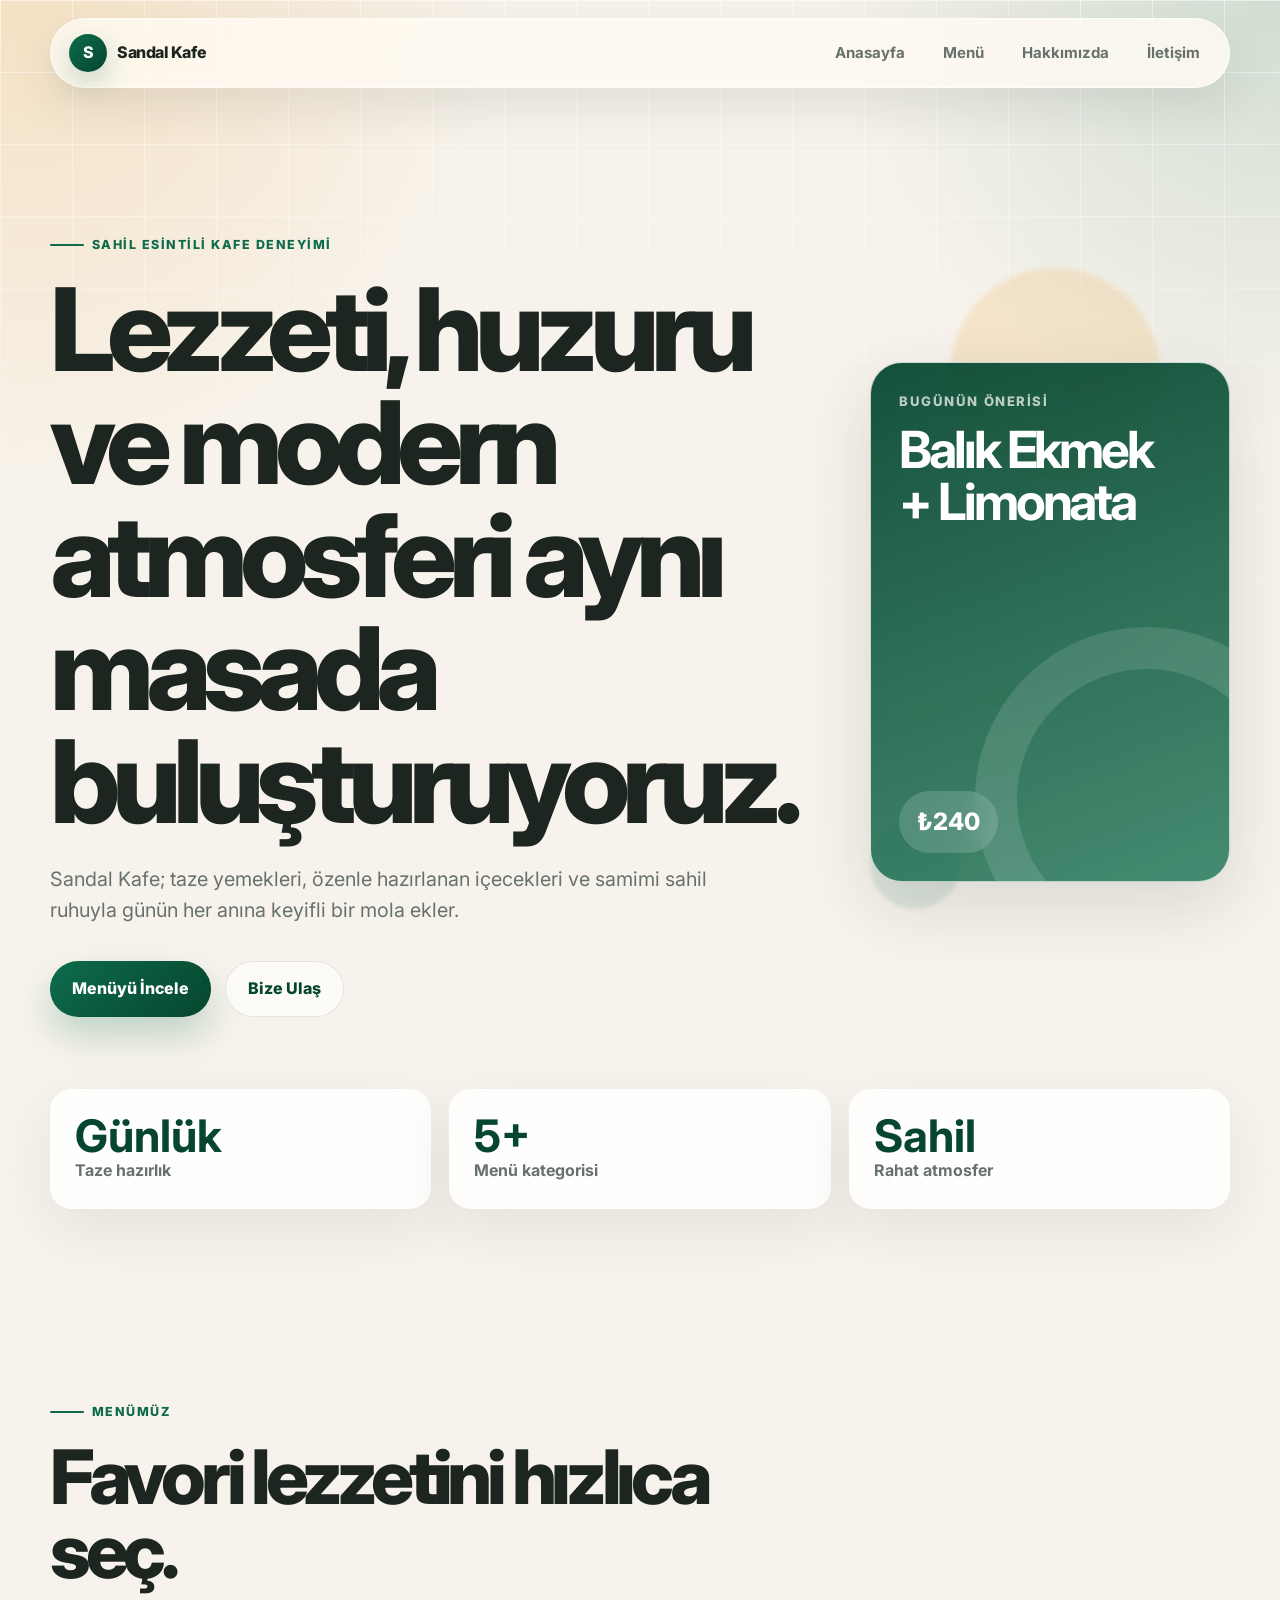
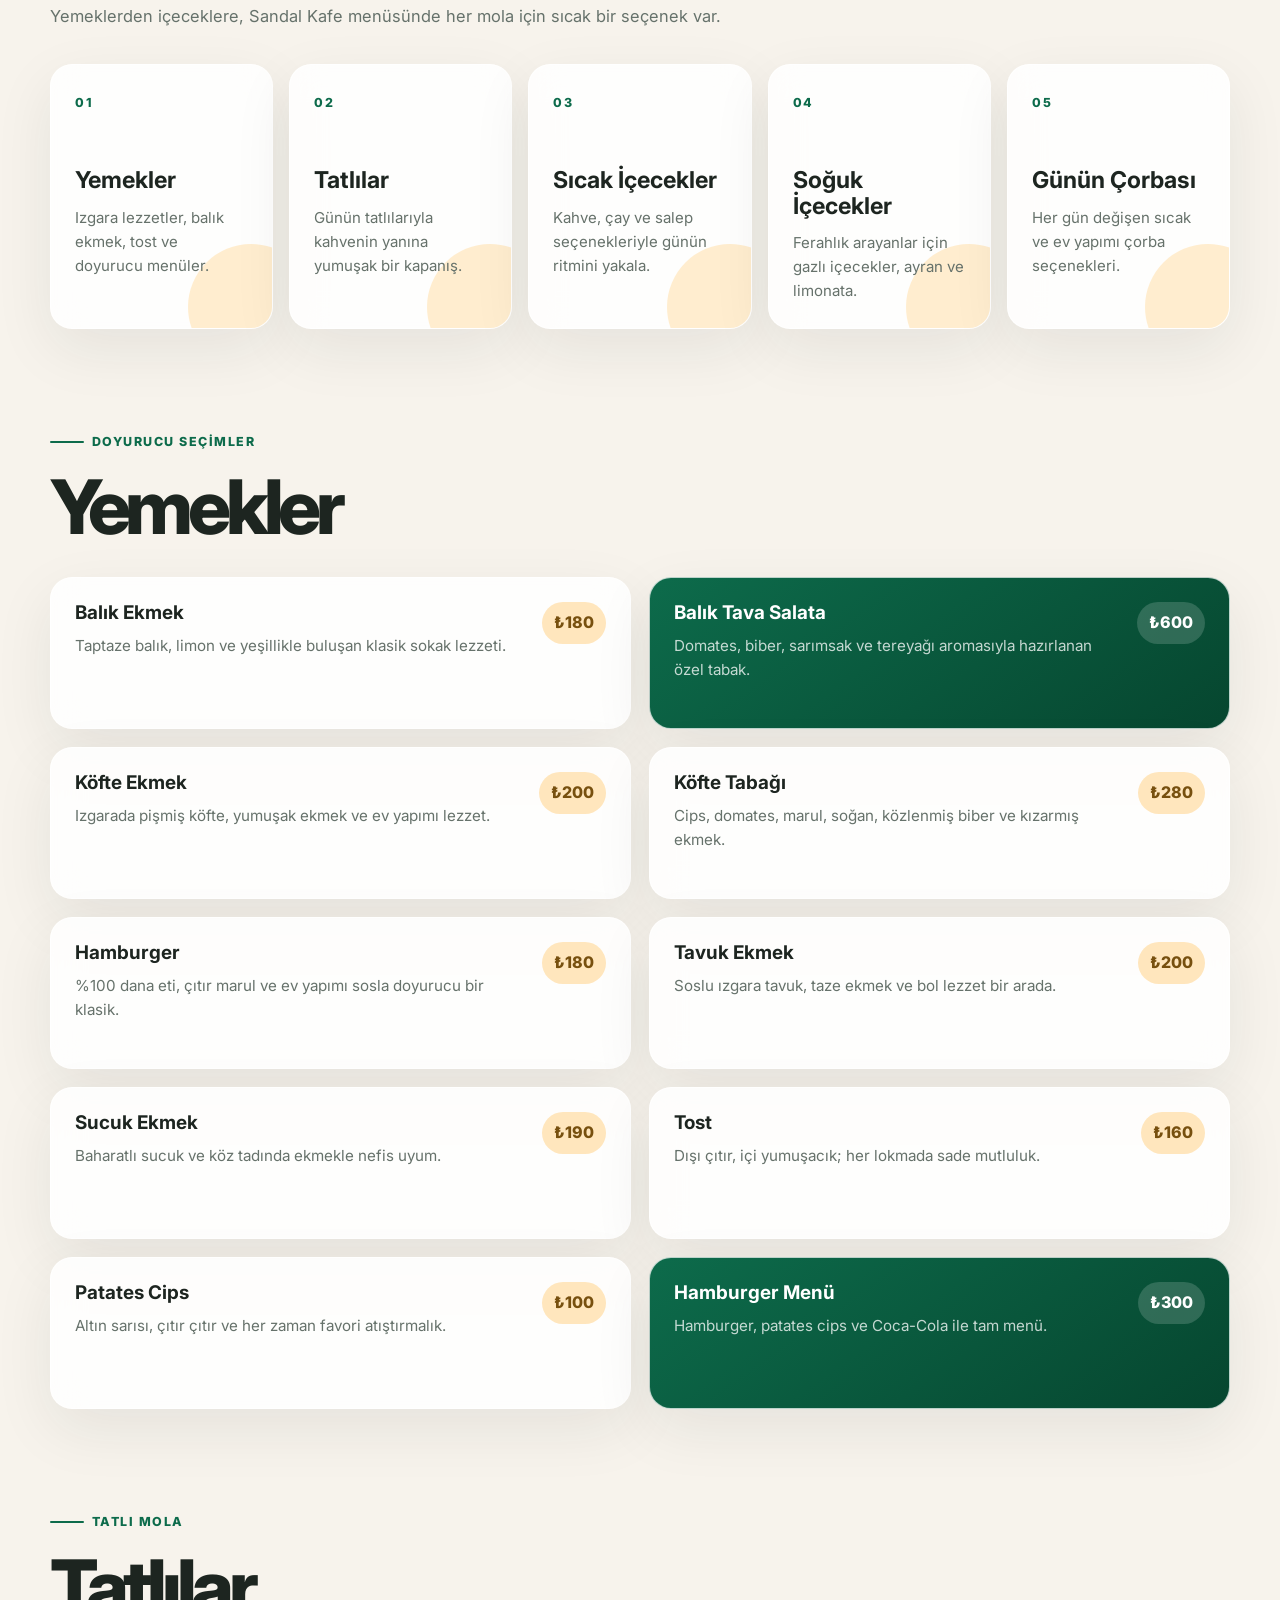
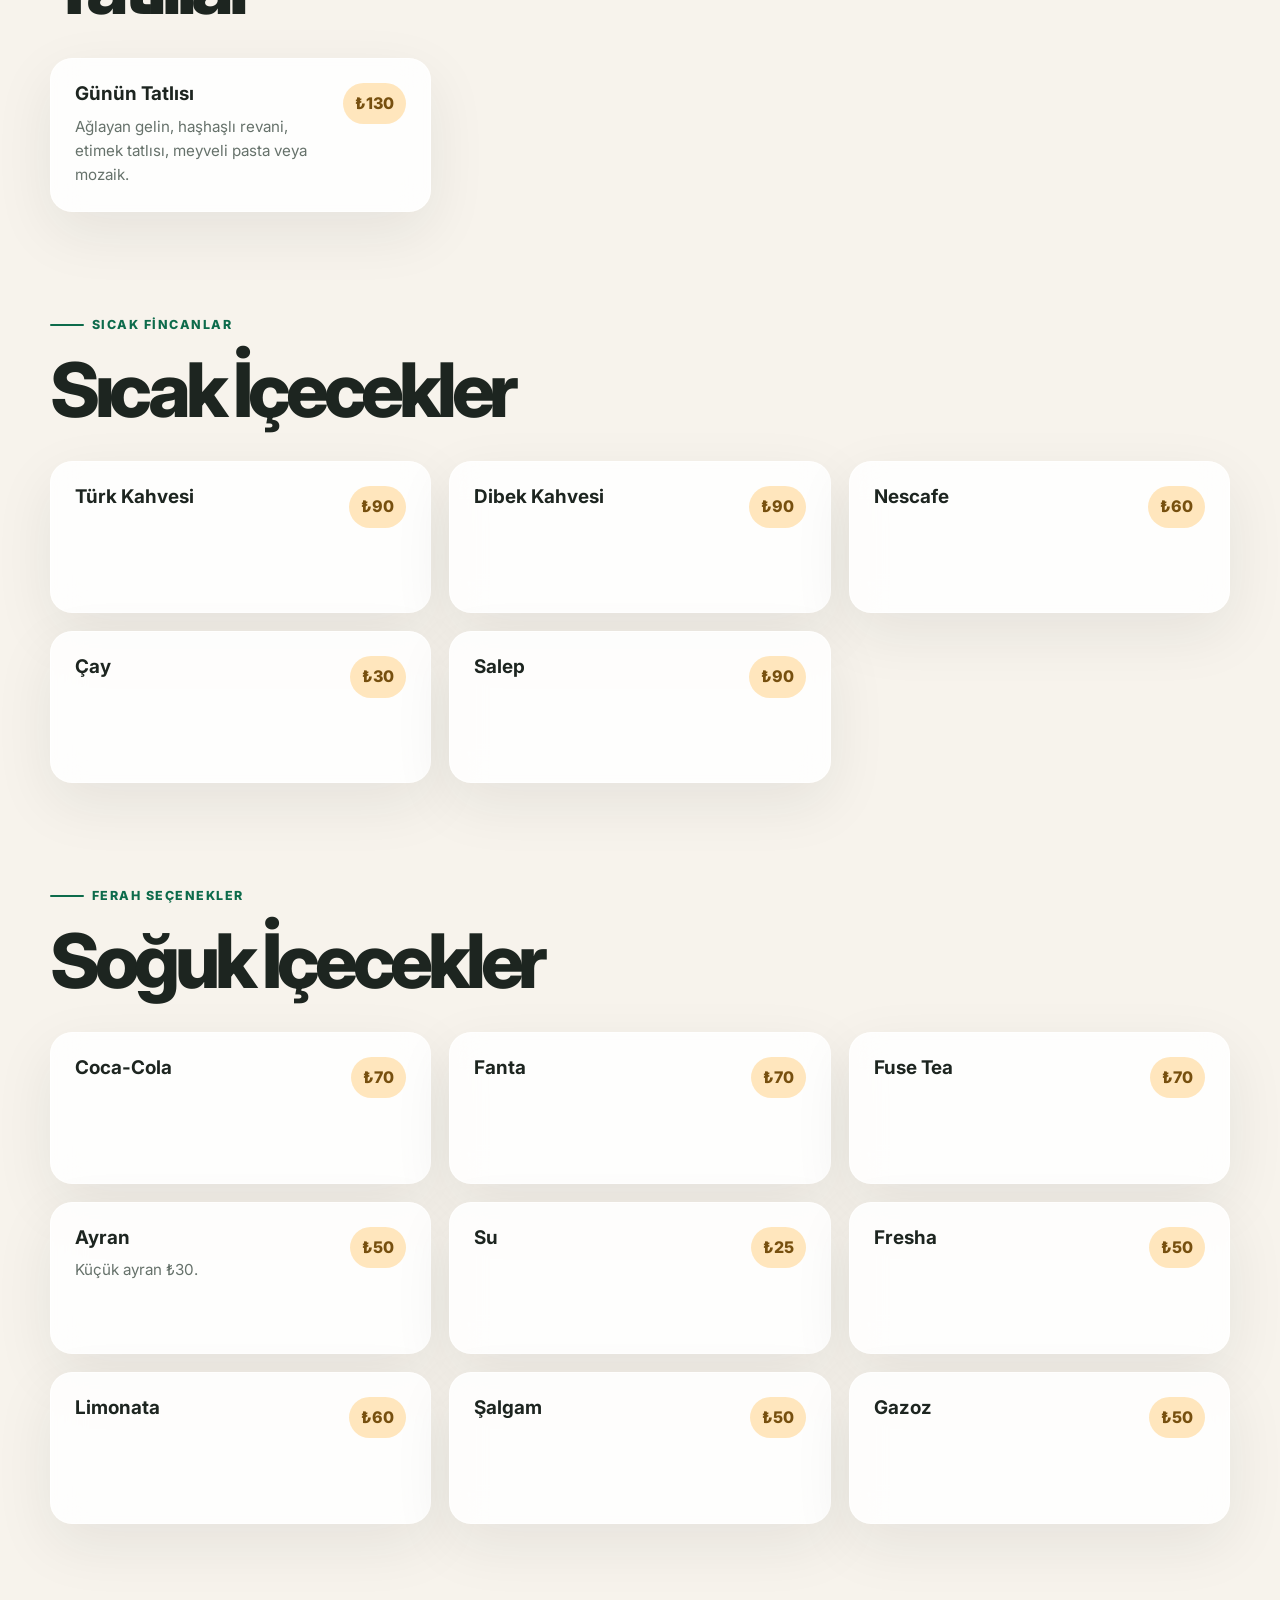
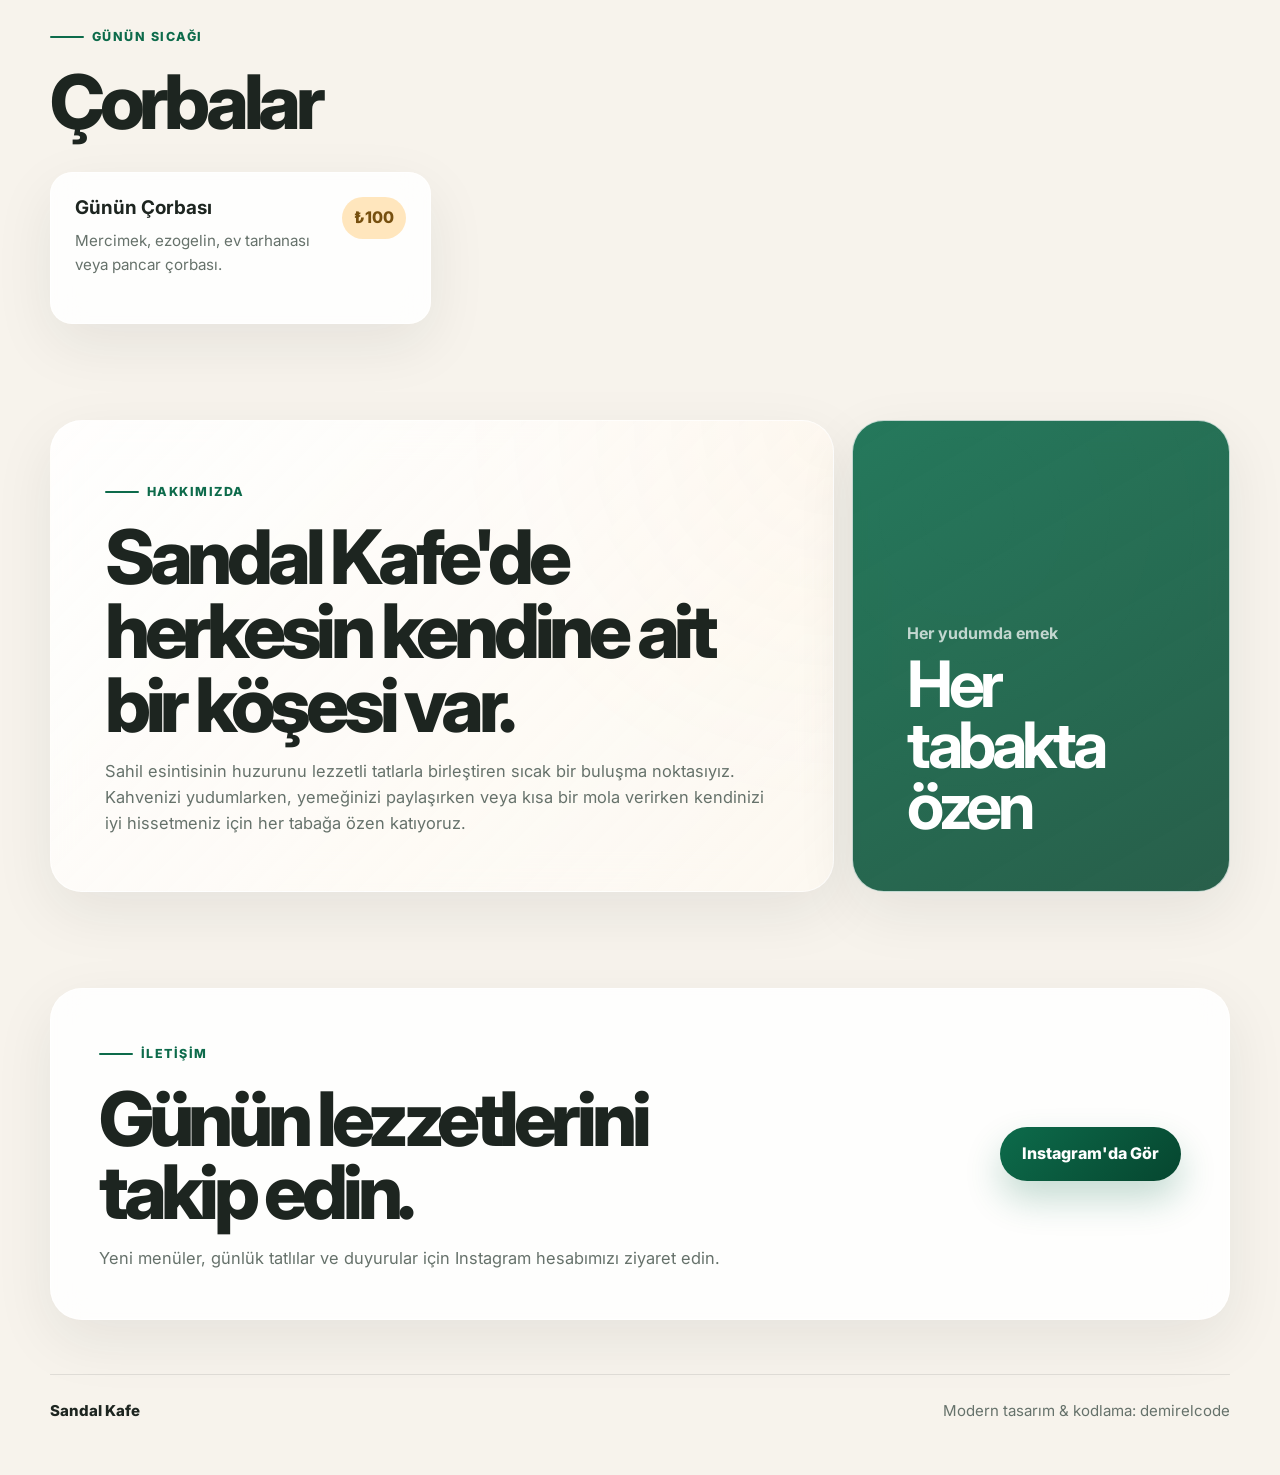
==== commit 568a6e7c: "Fix modern website file contents Co-authored-by: demirellcodee <demirellcodee@users.noreply.github.c" ====
--- a/index.html
+++ b/index.html
@@ -1,641 +1,385 @@
-<!DOCTYPE html>
-<html lang="tr">
-<head>
-  <meta charset="UTF-8" />
-  <meta name="viewport" content="width=device-width, initial-scale=1.0" />
-  <meta
-    name="description"
-    content="Sandal Kafe'nin yemek, tatli, sicak ve soguk icecek menusu ile sahil esintili modern kafe deneyimi."
-  />
-  <title>Sandal Kafe | Modern Lezzet Durağı</title>
-  <link rel="preconnect" href="https://fonts.googleapis.com" />
-  <link rel="preconnect" href="https://fonts.gstatic.com" crossorigin />
-  <link
-    href="https://fonts.googleapis.com/css2?family=Inter:wght@400;500;600;700;800&display=swap"
-    rel="stylesheet"
-  />
-  <link rel="stylesheet" href="style.css" />
-</head>
-<body>
-  <header class="site-header">
-    <nav class="navbar" aria-label="Ana navigasyon">
-      <a class="logo" href="#hero" aria-label="Sandal Kafe ana sayfa">
-        <span class="logo-mark">S</span>
-        <span>Sandal Kafe</span>
-      </a>
-
-      <button class="nav-toggle" type="button" aria-label="Menüyü aç" aria-expanded="false">
-        <span></span>
-        <span></span>
-        <span></span>
-      </button>
-
-      <ul class="nav-links">
-        <li><a href="#hero">Anasayfa</a></li>
-        <li><a href="#menu">Menü</a></li>
-        <li><a href="#hakkimizda">Hakkımızda</a></li>
-        <li><a href="#contact">İletişim</a></li>
-      </ul>
-    </nav>
-  </header>
-
-  <main>
-    <section id="hero" class="hero section-shell">
-      <div class="hero-content">
-        <span class="eyebrow">Sahil esintili kafe deneyimi</span>
-        <h1>Lezzeti, huzuru ve modern atmosferi aynı masada buluşturuyoruz.</h1>
-        <p>
-          Sandal Kafe; taze yemekleri, özenle hazırlanan içecekleri ve samimi
-          sahil ruhuyla günün her anına keyifli bir mola ekler.
-        </p>
-
-        <div class="hero-actions">
-          <a class="btn btn-primary" href="#menu">Menüyü İncele</a>
-          <a class="btn btn-secondary" href="#contact">Bize Ulaş</a>
-        </div>
-      </div>
-
-      <aside class="hero-card" aria-label="Sandal Kafe öne çıkan bilgiler">
-        <div>
-          <span class="hero-card-label">Bugünün önerisi</span>
-          <strong>Balık Ekmek + Limonata</strong>
-        </div>
-        <div class="hero-card-price">₺240</div>
-      </aside>
-    </section>
-
-    <section class="stats section-shell" aria-label="Kafe özellikleri">
-      <div class="stat-card">
-        <strong>Günlük</strong>
-        <span>Taze hazırlık</span>
-      </div>
-      <div class="stat-card">
-        <strong>5+</strong>
-        <span>Menü kategorisi</span>
-      </div>
-      <div class="stat-card">
-        <strong>Sahil</strong>
-        <span>Rahat atmosfer</span>
-      </div>
-    </section>
-
-    <section id="menu" class="menu-overview section-shell">
-      <div class="section-heading">
-        <span class="eyebrow">Menümüz</span>
-        <h2>Favori lezzetini hızlıca seç.</h2>
-        <p>Yemeklerden içeceklere, Sandal Kafe menüsünde her mola için sıcak bir seçenek var.</p>
-      </div>
-
-      <div class="category-grid">
-        <a class="category-card" href="#yemekler">
-          <span>01</span>
-          <h3>Yemekler</h3>
-          <p>Izgara lezzetler, balık ekmek, tost ve doyurucu menüler.</p>
-        </a>
-        <a class="category-card" href="#tatlilar">
-          <span>02</span>
-          <h3>Tatlılar</h3>
-          <p>Günün tatlılarıyla kahvenin yanına yumuşak bir kapanış.</p>
-        </a>
-        <a class="category-card" href="#sicak-icecekler">
-          <span>03</span>
-          <h3>Sıcak İçecekler</h3>
-          <p>Kahve, çay ve salep seçenekleriyle günün ritmini yakala.</p>
-        </a>
-        <a class="category-card" href="#soguk-icecekler">
-          <span>04</span>
-          <h3>Soğuk İçecekler</h3>
-          <p>Ferahlık arayanlar için gazlı içecekler, ayran ve limonata.</p>
-        </a>
-        <a class="category-card" href="#corbalar">
-          <span>05</span>
-          <h3>Günün Çorbası</h3>
-          <p>Her gün değişen sıcak ve ev yapımı çorba seçenekleri.</p>
-        </a>
-      </div>
-    </section>
-
-    <section id="yemekler" class="menu-section section-shell">
-      <div class="section-heading">
-        <span class="eyebrow">Doyurucu seçimler</span>
-        <h2>Yemekler</h2>
-      </div>
-      <div class="menu-grid">
-        <article class="menu-card">
-          <div>
-            <h3>Balık Ekmek</h3>
-            <p>Taptaze balık, limon ve yeşillikle buluşan klasik sokak lezzeti.</p>
-          </div>
-          <span>₺180</span>
-        </article>
-        <article class="menu-card featured">
-          <div>
-            <h3>Balık Tava Salata</h3>
-            <p>Domates, biber, sarımsak ve tereyağı aromasıyla hazırlanan özel tabak.</p>
-          </div>
-          <span>₺600</span>
-        </article>
-        <article class="menu-card">
-          <div>
-            <h3>Köfte Ekmek</h3>
-            <p>Izgarada pişmiş köfte, yumuşak ekmek ve ev yapımı lezzet.</p>
-          </div>
-          <span>₺200</span>
-        </article>
-        <article class="menu-card">
-          <div>
-            <h3>Köfte Tabağı</h3>
-            <p>Cips, domates, marul, soğan, közlenmiş biber ve kızarmış ekmek.</p>
-          </div>
-          <span>₺280</span>
-        </article>
-        <article class="menu-card">
-          <div>
-            <h3>Hamburger</h3>
-            <p>%100 dana eti, çıtır marul ve ev yapımı sosla doyurucu bir klasik.</p>
-          </div>
-          <span>₺180</span>
-        </article>
-        <article class="menu-card">
-          <div>
-            <h3>Tavuk Ekmek</h3>
-            <p>Soslu ızgara tavuk, taze ekmek ve bol lezzet bir arada.</p>
-          </div>
-          <span>₺200</span>
-        </article>
-        <article class="menu-card">
-          <div>
-            <h3>Sucuk Ekmek</h3>
-            <p>Baharatlı sucuk ve köz tadında ekmekle nefis uyum.</p>
-          </div>
-          <span>₺190</span>
-        </article>
-        <article class="menu-card">
-          <div>
-            <h3>Tost</h3>
-            <p>Dışı çıtır, içi yumuşacık; her lokmada sade mutluluk.</p>
-          </div>
-          <span>₺160</span>
-        </article>
-        <article class="menu-card">
-          <div>
-            <h3>Patates Cips</h3>
-            <p>Altın sarısı, çıtır çıtır ve her zaman favori atıştırmalık.</p>
-          </div>
-          <span>₺100</span>
-        </article>
-        <article class="menu-card featured">
-          <div>
-            <h3>Hamburger Menü</h3>
-            <p>Hamburger, patates cips ve Coca-Cola ile tam menü.</p>
-          </div>
-          <span>₺300</span>
-        </article>
-      </div>
-    </section>
-
-    <section id="tatlilar" class="menu-section section-shell">
-      <div class="section-heading">
-        <span class="eyebrow">Tatlı mola</span>
-        <h2>Tatlılar</h2>
-      </div>
-      <div class="menu-grid compact">
-        <article class="menu-card">
-          <div>
-            <h3>Günün Tatlısı</h3>
-            <p>Ağlayan gelin, haşhaşlı revani, etimek tatlısı, meyveli pasta veya mozaik.</p>
-          </div>
-          <span>₺130</span>
-        </article>
-      </div>
-    </section>
-
-    <section id="sicak-icecekler" class="menu-section section-shell">
-      <div class="section-heading">
-        <span class="eyebrow">Sıcak fincanlar</span>
-        <h2>Sıcak İçecekler</h2>
-      </div>
-      <div class="menu-grid compact">
-        <article class="menu-card"><h3>Türk Kahvesi</h3><span>₺90</span></article>
-        <article class="menu-card"><h3>Dibek Kahvesi</h3><span>₺90</span></article>
-        <article class="menu-card"><h3>Nescafe</h3><span>₺60</span></article>
-        <article class="menu-card"><h3>Çay</h3><span>₺30</span></article>
-        <article class="menu-card"><h3>Salep</h3><span>₺90</span></article>
-      </div>
-    </section>
-
-    <section id="soguk-icecekler" class="menu-section section-shell">
-      <div class="section-heading">
-        <span class="eyebrow">Ferah seçenekler</span>
-        <h2>Soğuk İçecekler</h2>
-      </div>
-      <div class="menu-grid compact">
-        <article class="menu-card"><h3>Coca-Cola</h3><span>₺70</span></article>
-        <article class="menu-card"><h3>Fanta</h3><span>₺70</span></article>
-        <article class="menu-card"><h3>Fuse Tea</h3><span>₺70</span></article>
-        <article class="menu-card">
-          <div>
-            <h3>Ayran</h3>
-            <p>Küçük ayran ₺30.</p>
-          </div>
-          <span>₺50</span>
-        </article>
-        <article class="menu-card"><h3>Su</h3><span>₺25</span></article>
-        <article class="menu-card"><h3>Fresha</h3><span>₺50</span></article>
-        <article class="menu-card"><h3>Limonata</h3><span>₺60</span></article>
-        <article class="menu-card"><h3>Şalgam</h3><span>₺50</span></article>
-        <article class="menu-card"><h3>Gazoz</h3><span>₺50</span></article>
-      </div>
-    </section>
-
-    <section id="corbalar" class="menu-section section-shell">
-      <div class="section-heading">
-        <span class="eyebrow">Günün sıcağı</span>
-        <h2>Çorbalar</h2>
-      </div>
-      <div class="menu-grid compact">
-        <article class="menu-card">
-          <div>
-            <h3>Günün Çorbası</h3>
-            <p>Mercimek, ezogelin, ev tarhanası veya pancar çorbası.</p>
-          </div>
-          <span>₺100</span>
-        </article>
-      </div>
-    </section>
-
-    <section id="hakkimizda" class="about section-shell">
-      <div class="about-panel">
-        <span class="eyebrow">Hakkımızda</span>
-        <h2>Sandal Kafe'de herkesin kendine ait bir köşesi var.</h2>
-        <p>
-          Sahil esintisinin huzurunu lezzetli tatlarla birleştiren sıcak bir buluşma
-          noktasıyız. Kahvenizi yudumlarken, yemeğinizi paylaşırken veya kısa bir
-          mola verirken kendinizi iyi hissetmeniz için her tabağa özen katıyoruz.
-        </p>
-      </div>
-      <div class="about-highlight">
-        <span>Her yudumda emek</span>
-        <strong>Her tabakta özen</strong>
-      </div>
-    </section>
-
-    <section id="contact" class="contact section-shell">
-      <div>
-        <span class="eyebrow">İletişim</span>
-        <h2>Günün lezzetlerini takip edin.</h2>
-        <p>Yeni menüler, günlük tatlılar ve duyurular için Instagram hesabımızı ziyaret edin.</p>
-      </div>
-      <a
-        class="instagram-button"
-        href="https://www.instagram.com/sandallkafe?igsh=MWJ5cDRxMmExMjQycA=="
-        target="_blank"
-        rel="noreferrer"
-      >
-        Instagram'da Gör
-      </a>
-    </section>
-  </main>
-
-  <footer class="footer">
-    <span class="footer-logo">Sandal Kafe</span>
-    <span>Modern tasarım & kodlama: demirelcode</span>
-  </footer>
-
-  <script>
-    const navToggle = document.querySelector(".nav-toggle");
-    const navLinks = document.querySelector(".nav-links");
-
-    navToggle.addEventListener("click", () => {
-      const isOpen = navLinks.classList.toggle("active");
-      navToggle.setAttribute("aria-expanded", isOpen);
-    });
-
-    navLinks.querySelectorAll("a").forEach((link) => {
-      link.addEventListener("click", () => {
-        navLinks.classList.remove("active");
-        navToggle.setAttribute("aria-expanded", "false");
-      });
-    });
-  </script>
-</body>
-</html>
-<!DOCTYPE html>
-<html lang="tr">
-<head>
-  <meta charset="UTF-8" />
-  <meta name="viewport" content="width=device-width, initial-scale=1.0"/>
-  <title>demirelcode</title>
-  <link href="https://cdn.jsdelivr.net/npm/aos@2.3.4/dist/aos.css" rel="stylesheet" />
-  <link rel="stylesheet" href="style.css" />
- <link rel="preconnect" href="https://fonts.googleapis.com">
-  <link rel="preconnect" href="https://fonts.googleapis.com">
- <link href="https://fonts.googleapis.com/css2?family=Poppins:wght@400;700&display=swap" rel="stylesheet">
-</head>
-
-  <nav class="navbar">
-  <div class="container">
-    <div class="logo">Sandal Kafe</div>
-    <ul class="nav-links">
-      <li><a href="#hero">Anasayfa</a></li>
-      <li><a href="#menu">Menü</a></li>
-      <li><a href="#contact">İletişim</a></li>
-      <li><a href="#hakkımızda">Hakkımızda</a></li>
-    </ul>
-    <div class="hamburger">
-      <span></span>
-      <span></span>
-      <span></span>
-    </div>
-  </div>
-</nav>
-<body>
-
-  <section id="hero" class="hero menu-section searchable-section">
-
-    <div class="hero-content">
-      <h1>SANDAL KAFE</h1>
-      <p>Lezzetin adresi,unutamayacağınız tatlar</p>
-      
-
-
-      <a href="#menu" class="btn">Menüyü Gör</a>
-    </div>
-  </section>
-
-
-  <!-- MENÜ BÖLÜMÜ -->
-  <section id="menu" class="menu-section searchable-section">
-    <h2>Menümüz</h2>
-    <div class="menu-container">
-
-      <div  class="menu-item menu-section searchable-section" data-aos="fade-up">
-        <h3>YEMEKLER</h3>
-      <a href="#yemekler" class="btn">yemekler</a>
-      </div>
-
-      <div class="menu-item menu-section searchable-section" data-aos="fade-up">
-        
-        <h3>TATLILAR</h3>
-      <a href="#tatlılar" class="btn">tatlılar</a>
-      </div>
-           <div  class="menu-item menu-section searchable-section" data-aos="fade-up">
-        <h3>Sıcak İçecekler</h3>
-      <a href="#sıcakiçecek" class="btn">sıcak içecekler</a>
-      </div>
-
-       <div  class="menu-item menu-section searchable-section" data-aos="fade-up">
-        <h3>Soğuk İçecekler</h3>
-      <a href="#soğukiçecek" class="btn">soğuk içecekler</a>
-      </div>
-       <div class="menu-container">
-
-      <div  class="menu-item menu-section searchable-section" data-aos="fade-up">
-        <h3>GÜNÜN ÇORBASI</h3>
-      <a href="#corba" class="btn">çorbalar</a>
-      </div>
-
-   
-
-    </div>
-  </section>
- 
-  <!-- içerik BÖLÜMÜ -->
-    <section id="yemekler"  class="menu-section searchable-section"data-aos="fade-up">
-    <h2>YEMEKLER</h2>
-    <div class="menu-grid">
-    <div class="menu-card">
-      <h3>Balık Ekmek</h3>
-      <p>Taptaze balık, limonla buluşan eşsiz sokak lezzeti.
-
-</p>
-      <span>₺180</span>
-        <div class="menu-card">
-      <h3>Balık Tava Salata</h3>
-      <p>ÇALAR BUĞULAMA(domates,biber,sarımsak,tereyağı ile harmanlanmasıyla ortaya çıkan lezzet)
-
-</p>
-      <span>₺600</span>
-    </div>
-    </div>
-    <div class="menu-card">
-      <h3>Köfte Ekmek</h3>
-      <p>Izgarada pişmiş köfte, yumuşak ekmek ve ev yapımı lezzet.</p>
-      <span>₺200</span>
-      <div class="menu-card">
-      <h3>Köfte TABAĞI</h3>
-      <p>cips,domates,marul,soğan,közlenmiş yeşil biber,kızarmış ekmek</p>
-      <span>₺280</span>
-    </div>
-    </div>
-    <div class="menu-card">
-      <h3>Hamburger</h3>
-      <p>100% dana eti, çıtır marul ve ev yapımı doyurucu bir klasik.</p>
-      <span>₺180</span>
-    </div>
-    <div class="menu-card">
-      <h3>Tavuk Ekmek</h3>
-      <p>Soslu Izgara tavuk, taze ekmek ve bol lezzet bir arada.
-
-</p>
-      <span>₺200</span>
-    </div>
-    <div class="menu-card">
-      <h3>Sucuk Ekmek</h3>
-      <p>Baharatlı sucuk, köz tadında ekmekle nefis uyum.</p>
-      <span>₺190</span>
-    </div>
-    <div class="menu-card">
-      <h3>Tost</h3>
-      <p>Dışı çıtır, içi yumuşacık… Her lokmada sade mutluluk.</p>
-      <span>₺160</span>
-    </div>
-    <div class="menu-card">
-      <h3>Patates Cips</h3>
-      <p>Altın sarısı, çıtır çıtır ve her zaman favori atıştırmalık.</p>
-      <span>₺100</span>
-    </div>
-    <div class="menu-card">
-      <h3>Hamburger Menü</h3>
-      <p>coca-cola,cips,hamburger.</p>
-      <span>₺300</span>
-    </div>
-    <!-- Daha fazla yemek kartı ekleyebilirsin -->
-  </div>
-</section>
-
-    <section id="tatlılar" class="menu-section searchable-section" data-aos="fade-up">
-    <h2>TATLILAR</h2>
-    <div class="menu-grid">
-    
-
-    <div class="menu-card">
-      <h3>Günün Tatlısı</h3>
-      <p>Ağlayan gelin,haşhaşlı revani,etimek tatlısı,meyveli pasta,mozaik.</p>
-      <span>₺130</span>
-    </div>
- 
-    <!-- Daha fazla yemek kartı ekleyebilirsin -->
-  </div>
-</section>
-
-   <section id="sıcakiçecek" class="menu-section searchable-section"data-aos="fade-up">
-    <h2>SICAK İÇECEKLER</h2>
-    <div class="menu-grid">
-    <div class="menu-card">
-      <h3>Türk Kahvesi</h3>
-      
-      <span>₺90</span>
-    </div>
-    <div class="menu-card">
-      <h3>Dİbek Kahvesi</h3>
-     
-      <span>₺90</span>
-    </div>
-    <div class="menu-card">
-      <h3>Nescafe</h3>
-      
-      <span>₺60</span>
-
-    </div>
-    <div class="menu-card">
-      <h3>Çay</h3>
-     
-      <span>₺30</span>
-    </div>
-    <div class="menu-card">
-      <h3>Salep</h3>
-     
-      <span>₺90</span>
-    </div>
-
-    <!-- Daha fazla yemek kartı ekleyebilirsin -->
-  </div>
-</section>
-
-  <section id="soğukiçecek" class="menu-section searchable-section" data-aos="fade-up">
-    <h2>SOĞUK İÇECEKLER</h2>
-    <div class="menu-grid">
-    <div class="menu-card" >
-      <h3>Coca-Cola</h3>
-      
-      <span>₺70</span>
-    </div>
-    <div class="menu-card" style="background-image: url('images/hamburger.jpg');">
-      <h3>Fanta</h3>
-    
-      <span>₺70</span>
-    </div>
-    <div class="menu-card">
-      <h3>FUSE-tea</h3>
-      
-      <span>₺70</span>
-    </div>
-    <!-- Daha fazla yemek kartı ekleyebilirsin -->
- 
-   <div class="menu-card">
-      <h3>Ayran</h3>
-     <p>KÜÇÜK AYRAN ₺30 .</p>
-      <span>₺50</span>
-    </div>
-     <div class="menu-card">
-      <h3>Su</h3>
-     <span>₺25</span>
-    </div>
-     <div class="menu-card">
-      <h3>Fresha</h3>
-      
-      <span>₺50</span>
-    </div>
-       <div class="menu-card">
-      <h3>Limonata</h3>
-    
-      <span>₺60</span>
-    </div>
-       <div class="menu-card">
-      <h3>Şalgam</h3>
-     
-      <span>₺50</span>
-    </div>
-       <div class="menu-card">
-      <h3>Gazoz</h3>
-      
-      <span>₺50</span>
-    </div>
-     </div>
-</section>
-<section id="corba" class="menu-section searchable-section" data-aos="fade-up">
-    <h2>ÇORBALAR</h2>
-    <div class="menu-grid">
-    <div class="menu-card">
-      <h3>GÜNÜN ÇORBASI</h3>
-      <p>mercimek,ezogelin,ev tarhanası,pancar çorbası.</p>
-      <span>₺100</span>
-    </div>
-   
-     </div>
-</section>
-
-<section id="hakkımızda"class="menu-section searchable-section" data-aos="fade-up">
-
-<h2>HAKKIMIZDA</h2>
-</section>
-<div class="hakkımızda-grid">
-    <div class="hakkımızda-card">
-      <p>Sandal Kafe, sahil esintisinin huzurunu, lezzetli tatlarla birleştiren sıcak bir buluşma noktasıdır.
-Modern dokunuşlarla tasarlanmış ortamımızda; kahvenizi yudumlarken, kendinizi evinizde hissedeceğiniz bir deneyim sunuyoruz.
-
-Her yudumda emek, her tabakta özen taşıyan ürünlerimizle, sadece bir kafe değil; anılarla dolu bir mola yeriyiz.
- Misyonumuz,
-Gelen her misafirin içeri adım attığı anda kendini değerli hissetmesi. Sadece karnınızı değil, ruhunuzu da doyurmak istiyoruz.
-
-
-
-Sandal Kafe’de herkesin bir yeri var. Belki favori kahveni bulacaksın, belki sessizce kitabını okuyacak bir köşe…
-Ama şundan eminiz: Güzel bir anın içinde, mutlaka Sandal olacak.
-
-      </p>
-      
-    </div>
-
-    <section id="contact"  class="menu-section searchable-section"data-aos="fade-up"  >
-
-<h2>İletişim</h2>
-
-<a href="https://www.instagram.com/sandallkafe?igsh=MWJ5cDRxMmExMjQycA==" target="_blank" class="instagram-button">
-        <span> Sandal Kafe Instagram Hesabı</span>
-    </a>
-</section>
-
-
-
-<footer class="footer">
-        <div class="footer-content">
-            <span class="footer-logo">demirelcode <span class="tagline">Tasarım & Kodlama</span></span>
-            <span class="footer-code">&lt;/&gt;</span>
-        </div>
-    </footer>
-
-
-
-
-
- 
-<script src="https://cdn.jsdelivr.net/npm/aos@2.3.4/dist/aos.js"></script>
-<script>
-  AOS.init();
-</script>
-<script>
-  const hamburger = document.querySelector('.hamburger');
-  const navLinks = document.querySelector('.nav-links');
-
-  hamburger.addEventListener('click', () => {
-    navLinks.classList.toggle('active');
-  });
-</script>
-
-</body>
-</html>
-
-
-
+<!doctype html>
+<html lang="tr">
+  <head>
+    <meta charset="UTF-8" />
+    <meta name="viewport" content="width=device-width, initial-scale=1.0" />
+    <meta
+      name="description"
+      content="Sandal Kafe'nin yemek, tatli, sicak ve soguk icecek menusu ile sahil esintili modern kafe deneyimi."
+    />
+    <title>Sandal Kafe | Modern Lezzet Duragi</title>
+    <link rel="preconnect" href="https://fonts.googleapis.com" />
+    <link rel="preconnect" href="https://fonts.gstatic.com" crossorigin />
+    <link
+      href="https://fonts.googleapis.com/css2?family=Inter:wght@400;500;600;700;800&display=swap"
+      rel="stylesheet"
+    />
+    <link rel="stylesheet" href="style.css" />
+  </head>
+  <body>
+    <header class="site-header">
+      <nav class="navbar" aria-label="Ana navigasyon">
+        <a class="logo" href="#hero" aria-label="Sandal Kafe ana sayfa">
+          <span class="logo-mark">S</span>
+          <span>Sandal Kafe</span>
+        </a>
+
+        <button
+          class="nav-toggle"
+          type="button"
+          aria-label="Menüyü aç"
+          aria-expanded="false"
+        >
+          <span></span>
+          <span></span>
+          <span></span>
+        </button>
+
+        <ul class="nav-links">
+          <li><a href="#hero">Anasayfa</a></li>
+          <li><a href="#menu">Menü</a></li>
+          <li><a href="#hakkimizda">Hakkımızda</a></li>
+          <li><a href="#contact">İletişim</a></li>
+        </ul>
+      </nav>
+    </header>
+
+    <main>
+      <section id="hero" class="hero section-shell">
+        <div class="hero-content">
+          <span class="eyebrow">Sahil esintili kafe deneyimi</span>
+          <h1>
+            Lezzeti, huzuru ve modern atmosferi aynı masada buluşturuyoruz.
+          </h1>
+          <p>
+            Sandal Kafe; taze yemekleri, özenle hazırlanan içecekleri ve samimi
+            sahil ruhuyla günün her anına keyifli bir mola ekler.
+          </p>
+
+          <div class="hero-actions">
+            <a class="btn btn-primary" href="#menu">Menüyü İncele</a>
+            <a class="btn btn-secondary" href="#contact">Bize Ulaş</a>
+          </div>
+        </div>
+
+        <aside class="hero-card" aria-label="Sandal Kafe öne çıkan bilgiler">
+          <div>
+            <span class="hero-card-label">Bugünün önerisi</span>
+            <strong>Balık Ekmek + Limonata</strong>
+          </div>
+          <div class="hero-card-price">₺240</div>
+        </aside>
+      </section>
+
+      <section class="stats section-shell" aria-label="Kafe özellikleri">
+        <div class="stat-card">
+          <strong>Günlük</strong><span>Taze hazırlık</span>
+        </div>
+        <div class="stat-card">
+          <strong>5+</strong><span>Menü kategorisi</span>
+        </div>
+        <div class="stat-card">
+          <strong>Sahil</strong><span>Rahat atmosfer</span>
+        </div>
+      </section>
+
+      <section id="menu" class="menu-overview section-shell">
+        <div class="section-heading">
+          <span class="eyebrow">Menümüz</span>
+          <h2>Favori lezzetini hızlıca seç.</h2>
+          <p>
+            Yemeklerden içeceklere, Sandal Kafe menüsünde her mola için sıcak
+            bir seçenek var.
+          </p>
+        </div>
+
+        <div class="category-grid">
+          <a class="category-card" href="#yemekler"
+            ><span>01</span>
+            <h3>Yemekler</h3>
+            <p>Izgara lezzetler, balık ekmek, tost ve doyurucu menüler.</p></a
+          >
+          <a class="category-card" href="#tatlilar"
+            ><span>02</span>
+            <h3>Tatlılar</h3>
+            <p>Günün tatlılarıyla kahvenin yanına yumuşak bir kapanış.</p></a
+          >
+          <a class="category-card" href="#sicak-icecekler"
+            ><span>03</span>
+            <h3>Sıcak İçecekler</h3>
+            <p>Kahve, çay ve salep seçenekleriyle günün ritmini yakala.</p></a
+          >
+          <a class="category-card" href="#soguk-icecekler"
+            ><span>04</span>
+            <h3>Soğuk İçecekler</h3>
+            <p>
+              Ferahlık arayanlar için gazlı içecekler, ayran ve limonata.
+            </p></a
+          >
+          <a class="category-card" href="#corbalar"
+            ><span>05</span>
+            <h3>Günün Çorbası</h3>
+            <p>Her gün değişen sıcak ve ev yapımı çorba seçenekleri.</p></a
+          >
+        </div>
+      </section>
+
+      <section id="yemekler" class="menu-section section-shell">
+        <div class="section-heading">
+          <span class="eyebrow">Doyurucu seçimler</span>
+          <h2>Yemekler</h2>
+        </div>
+        <div class="menu-grid">
+          <article class="menu-card">
+            <div>
+              <h3>Balık Ekmek</h3>
+              <p>
+                Taptaze balık, limon ve yeşillikle buluşan klasik sokak lezzeti.
+              </p>
+            </div>
+            <span>₺180</span>
+          </article>
+          <article class="menu-card featured">
+            <div>
+              <h3>Balık Tava Salata</h3>
+              <p>
+                Domates, biber, sarımsak ve tereyağı aromasıyla hazırlanan özel
+                tabak.
+              </p>
+            </div>
+            <span>₺600</span>
+          </article>
+          <article class="menu-card">
+            <div>
+              <h3>Köfte Ekmek</h3>
+              <p>Izgarada pişmiş köfte, yumuşak ekmek ve ev yapımı lezzet.</p>
+            </div>
+            <span>₺200</span>
+          </article>
+          <article class="menu-card">
+            <div>
+              <h3>Köfte Tabağı</h3>
+              <p>
+                Cips, domates, marul, soğan, közlenmiş biber ve kızarmış ekmek.
+              </p>
+            </div>
+            <span>₺280</span>
+          </article>
+          <article class="menu-card">
+            <div>
+              <h3>Hamburger</h3>
+              <p>
+                %100 dana eti, çıtır marul ve ev yapımı sosla doyurucu bir
+                klasik.
+              </p>
+            </div>
+            <span>₺180</span>
+          </article>
+          <article class="menu-card">
+            <div>
+              <h3>Tavuk Ekmek</h3>
+              <p>Soslu ızgara tavuk, taze ekmek ve bol lezzet bir arada.</p>
+            </div>
+            <span>₺200</span>
+          </article>
+          <article class="menu-card">
+            <div>
+              <h3>Sucuk Ekmek</h3>
+              <p>Baharatlı sucuk ve köz tadında ekmekle nefis uyum.</p>
+            </div>
+            <span>₺190</span>
+          </article>
+          <article class="menu-card">
+            <div>
+              <h3>Tost</h3>
+              <p>Dışı çıtır, içi yumuşacık; her lokmada sade mutluluk.</p>
+            </div>
+            <span>₺160</span>
+          </article>
+          <article class="menu-card">
+            <div>
+              <h3>Patates Cips</h3>
+              <p>Altın sarısı, çıtır çıtır ve her zaman favori atıştırmalık.</p>
+            </div>
+            <span>₺100</span>
+          </article>
+          <article class="menu-card featured">
+            <div>
+              <h3>Hamburger Menü</h3>
+              <p>Hamburger, patates cips ve Coca-Cola ile tam menü.</p>
+            </div>
+            <span>₺300</span>
+          </article>
+        </div>
+      </section>
+
+      <section id="tatlilar" class="menu-section section-shell">
+        <div class="section-heading">
+          <span class="eyebrow">Tatlı mola</span>
+          <h2>Tatlılar</h2>
+        </div>
+        <div class="menu-grid compact">
+          <article class="menu-card">
+            <div>
+              <h3>Günün Tatlısı</h3>
+              <p>
+                Ağlayan gelin, haşhaşlı revani, etimek tatlısı, meyveli pasta
+                veya mozaik.
+              </p>
+            </div>
+            <span>₺130</span>
+          </article>
+        </div>
+      </section>
+
+      <section id="sicak-icecekler" class="menu-section section-shell">
+        <div class="section-heading">
+          <span class="eyebrow">Sıcak fincanlar</span>
+          <h2>Sıcak İçecekler</h2>
+        </div>
+        <div class="menu-grid compact">
+          <article class="menu-card">
+            <h3>Türk Kahvesi</h3>
+            <span>₺90</span>
+          </article>
+          <article class="menu-card">
+            <h3>Dibek Kahvesi</h3>
+            <span>₺90</span>
+          </article>
+          <article class="menu-card">
+            <h3>Nescafe</h3>
+            <span>₺60</span>
+          </article>
+          <article class="menu-card">
+            <h3>Çay</h3>
+            <span>₺30</span>
+          </article>
+          <article class="menu-card">
+            <h3>Salep</h3>
+            <span>₺90</span>
+          </article>
+        </div>
+      </section>
+
+      <section id="soguk-icecekler" class="menu-section section-shell">
+        <div class="section-heading">
+          <span class="eyebrow">Ferah seçenekler</span>
+          <h2>Soğuk İçecekler</h2>
+        </div>
+        <div class="menu-grid compact">
+          <article class="menu-card">
+            <h3>Coca-Cola</h3>
+            <span>₺70</span>
+          </article>
+          <article class="menu-card">
+            <h3>Fanta</h3>
+            <span>₺70</span>
+          </article>
+          <article class="menu-card">
+            <h3>Fuse Tea</h3>
+            <span>₺70</span>
+          </article>
+          <article class="menu-card">
+            <div>
+              <h3>Ayran</h3>
+              <p>Küçük ayran ₺30.</p>
+            </div>
+            <span>₺50</span>
+          </article>
+          <article class="menu-card">
+            <h3>Su</h3>
+            <span>₺25</span>
+          </article>
+          <article class="menu-card">
+            <h3>Fresha</h3>
+            <span>₺50</span>
+          </article>
+          <article class="menu-card">
+            <h3>Limonata</h3>
+            <span>₺60</span>
+          </article>
+          <article class="menu-card">
+            <h3>Şalgam</h3>
+            <span>₺50</span>
+          </article>
+          <article class="menu-card">
+            <h3>Gazoz</h3>
+            <span>₺50</span>
+          </article>
+        </div>
+      </section>
+
+      <section id="corbalar" class="menu-section section-shell">
+        <div class="section-heading">
+          <span class="eyebrow">Günün sıcağı</span>
+          <h2>Çorbalar</h2>
+        </div>
+        <div class="menu-grid compact">
+          <article class="menu-card">
+            <div>
+              <h3>Günün Çorbası</h3>
+              <p>Mercimek, ezogelin, ev tarhanası veya pancar çorbası.</p>
+            </div>
+            <span>₺100</span>
+          </article>
+        </div>
+      </section>
+
+      <section id="hakkimizda" class="about section-shell">
+        <div class="about-panel">
+          <span class="eyebrow">Hakkımızda</span>
+          <h2>Sandal Kafe'de herkesin kendine ait bir köşesi var.</h2>
+          <p>
+            Sahil esintisinin huzurunu lezzetli tatlarla birleştiren sıcak bir
+            buluşma noktasıyız. Kahvenizi yudumlarken, yemeğinizi paylaşırken
+            veya kısa bir mola verirken kendinizi iyi hissetmeniz için her
+            tabağa özen katıyoruz.
+          </p>
+        </div>
+        <div class="about-highlight">
+          <span>Her yudumda emek</span><strong>Her tabakta özen</strong>
+        </div>
+      </section>
+
+      <section id="contact" class="contact section-shell">
+        <div>
+          <span class="eyebrow">İletişim</span>
+          <h2>Günün lezzetlerini takip edin.</h2>
+          <p>
+            Yeni menüler, günlük tatlılar ve duyurular için Instagram hesabımızı
+            ziyaret edin.
+          </p>
+        </div>
+        <a
+          class="instagram-button"
+          href="https://www.instagram.com/sandallkafe?igsh=MWJ5cDRxMmExMjQycA=="
+          target="_blank"
+          rel="noreferrer"
+          >Instagram'da Gör</a
+        >
+      </section>
+    </main>
+
+    <footer class="footer">
+      <span class="footer-logo">Sandal Kafe</span>
+      <span>Modern tasarım & kodlama: demirelcode</span>
+    </footer>
+
+    <script>
+      const navToggle = document.querySelector(".nav-toggle");
+      const navLinks = document.querySelector(".nav-links");
+
+      navToggle.addEventListener("click", () => {
+        const isOpen = navLinks.classList.toggle("active");
+        navToggle.setAttribute("aria-expanded", isOpen);
+      });
+
+      navLinks.querySelectorAll("a").forEach((link) => {
+        link.addEventListener("click", () => {
+          navLinks.classList.remove("active");
+          navToggle.setAttribute("aria-expanded", "false");
+        });
+      });
+    </script>
+  </body>
+</html>
--- a/style.css
+++ b/style.css
@@ -1,1206 +1,716 @@
-:root {
-  --bg: #f7f3ec;
-  --bg-soft: #fffaf2;
-  --surface: rgba(255, 255, 255, 0.86);
-  --surface-solid: #ffffff;
-  --ink: #1d2520;
-  --muted: #66726b;
-  --brand: #0d6b4b;
-  --brand-dark: #06462f;
-  --accent: #f0b35a;
-  --accent-soft: #ffe6bd;
-  --line: rgba(29, 37, 32, 0.1);
-  --shadow: 0 24px 70px rgba(35, 48, 41, 0.14);
-  --radius-lg: 32px;
-  --radius-md: 22px;
-  --radius-sm: 14px;
-  --max-width: 1180px;
-}
-
-* {
-  box-sizing: border-box;
-  margin: 0;
-  padding: 0;
-}
-
-html {
-  scroll-behavior: smooth;
-  scroll-padding-top: 110px;
-}
-
-body {
-  min-height: 100vh;
-  background:
-    radial-gradient(circle at top left, rgba(240, 179, 90, 0.28), transparent 32rem),
-    radial-gradient(circle at top right, rgba(13, 107, 75, 0.16), transparent 28rem),
-    var(--bg);
-  color: var(--ink);
-  font-family: "Inter", system-ui, -apple-system, BlinkMacSystemFont, "Segoe UI", sans-serif;
-  line-height: 1.6;
-}
-
-body::before {
-  content: "";
-  position: fixed;
-  inset: 0;
-  z-index: -1;
-  background-image:
-    linear-gradient(rgba(255, 255, 255, 0.5) 1px, transparent 1px),
-    linear-gradient(90deg, rgba(255, 255, 255, 0.5) 1px, transparent 1px);
-  background-size: 72px 72px;
-  mask-image: linear-gradient(to bottom, black, transparent 72%);
-}
-
-a {
-  color: inherit;
-}
-
-.site-header {
-  position: sticky;
-  top: 0;
-  z-index: 20;
-  padding: 18px clamp(16px, 4vw, 42px) 0;
-}
-
-.navbar {
-  display: flex;
-  align-items: center;
-  justify-content: space-between;
-  gap: 24px;
-  width: min(100%, var(--max-width));
-  margin: 0 auto;
-  padding: 12px 14px 12px 18px;
-  border: 1px solid rgba(255, 255, 255, 0.7);
-  border-radius: 999px;
-  background: rgba(255, 250, 242, 0.82);
-  box-shadow: 0 18px 50px rgba(29, 37, 32, 0.1);
-  backdrop-filter: blur(18px);
-}
-
-.logo,
-.nav-links a,
-.btn,
-.category-card,
-.instagram-button {
-  text-decoration: none;
-}
-
-.logo {
-  display: inline-flex;
-  align-items: center;
-  gap: 10px;
-  font-size: 1rem;
-  font-weight: 800;
-  letter-spacing: -0.03em;
-}
-
-.logo-mark {
-  display: grid;
-  width: 38px;
-  height: 38px;
-  place-items: center;
-  border-radius: 50%;
-  background: linear-gradient(135deg, var(--brand), var(--brand-dark));
-  color: #fff;
-  box-shadow: 0 10px 28px rgba(13, 107, 75, 0.25);
-}
-
-.nav-links {
-  display: flex;
-  align-items: center;
-  gap: 8px;
-  list-style: none;
-}
-
-.nav-links a {
-  display: inline-flex;
-  padding: 10px 15px;
-  border-radius: 999px;
-  color: var(--muted);
-  font-size: 0.94rem;
-  font-weight: 700;
-  transition: 0.25s ease;
-}
-
-.nav-links a:hover,
-.nav-links a:focus-visible {
-  background: rgba(13, 107, 75, 0.1);
-  color: var(--brand-dark);
-  outline: none;
-}
-
-.nav-toggle {
-  display: none;
-  width: 44px;
-  height: 44px;
-  place-items: center;
-  border: 0;
-  border-radius: 50%;
-  background: var(--brand);
-  cursor: pointer;
-}
-
-.nav-toggle span {
-  display: block;
-  width: 18px;
-  height: 2px;
-  margin: 3px 0;
-  border-radius: 999px;
-  background: #fff;
-}
-
-.section-shell {
-  width: min(calc(100% - 32px), var(--max-width));
-  margin: 0 auto;
-}
-
-.hero {
-  position: relative;
-  display: grid;
-  grid-template-columns: minmax(0, 1fr) 360px;
-  gap: clamp(28px, 5vw, 64px);
-  align-items: center;
-  min-height: calc(100vh - 90px);
-  padding: clamp(70px, 12vw, 140px) 0 72px;
-}
-
-.hero::before,
-.hero::after {
-  content: "";
-  position: absolute;
-  border-radius: 999px;
-  filter: blur(2px);
-  opacity: 0.9;
-  pointer-events: none;
-}
-
-.hero::before {
-  right: 70px;
-  top: 18%;
-  width: 210px;
-  height: 210px;
-  background: rgba(240, 179, 90, 0.24);
-}
-
-.hero::after {
-  right: 270px;
-  bottom: 18%;
-  width: 90px;
-  height: 90px;
-  background: rgba(13, 107, 75, 0.12);
-}
-
-.hero-content {
-  position: relative;
-  z-index: 1;
-}
-
-.eyebrow {
-  display: inline-flex;
-  align-items: center;
-  gap: 8px;
-  margin-bottom: 18px;
-  color: var(--brand);
-  font-size: 0.78rem;
-  font-weight: 800;
-  letter-spacing: 0.12em;
-  text-transform: uppercase;
-}
-
-.eyebrow::before {
-  content: "";
-  width: 34px;
-  height: 2px;
-  border-radius: 999px;
-  background: currentColor;
-}
-
-.hero h1,
-.section-heading h2,
-.about h2,
-.contact h2 {
-  color: var(--ink);
-  font-weight: 800;
-  letter-spacing: -0.07em;
-  line-height: 0.98;
-}
-
-.hero h1 {
-  max-width: 850px;
-  font-size: clamp(3.1rem, 9vw, 7.8rem);
-}
-
-.hero p {
-  max-width: 680px;
-  margin-top: 26px;
-  color: var(--muted);
-  font-size: clamp(1rem, 2vw, 1.24rem);
-}
-
-.hero-actions {
-  display: flex;
-  flex-wrap: wrap;
-  gap: 14px;
-  margin-top: 34px;
-}
-
-.btn,
-.instagram-button {
-  display: inline-flex;
-  align-items: center;
-  justify-content: center;
-  min-height: 52px;
-  padding: 14px 22px;
-  border-radius: 999px;
-  font-weight: 800;
-  transition: transform 0.25s ease, box-shadow 0.25s ease, background 0.25s ease;
-}
-
-.btn:hover,
-.instagram-button:hover {
-  transform: translateY(-3px);
-}
-
-.btn-primary,
-.instagram-button {
-  background: linear-gradient(135deg, var(--brand), var(--brand-dark));
-  color: #fff;
-  box-shadow: 0 18px 36px rgba(13, 107, 75, 0.24);
-}
-
-.btn-secondary {
-  border: 1px solid var(--line);
-  background: rgba(255, 255, 255, 0.62);
-  color: var(--brand-dark);
-}
-
-.hero-card {
-  position: relative;
-  z-index: 1;
-  display: grid;
-  gap: 130px;
-  min-height: 520px;
-  padding: 28px;
-  border: 1px solid rgba(255, 255, 255, 0.72);
-  border-radius: var(--radius-lg);
-  background:
-    linear-gradient(160deg, rgba(6, 70, 47, 0.94), rgba(13, 107, 75, 0.76)),
-    radial-gradient(circle at 30% 20%, rgba(255, 255, 255, 0.32), transparent 20rem);
-  color: #fff;
-  box-shadow: var(--shadow);
-  overflow: hidden;
-}
-
-.hero-card::before {
-  content: "";
-  position: absolute;
-  right: -90px;
-  bottom: -90px;
-  width: 260px;
-  height: 260px;
-  border: 42px solid rgba(255, 255, 255, 0.12);
-  border-radius: 50%;
-}
-
-.hero-card-label {
-  display: block;
-  margin-bottom: 12px;
-  color: rgba(255, 255, 255, 0.7);
-  font-size: 0.82rem;
-  font-weight: 800;
-  letter-spacing: 0.12em;
-  text-transform: uppercase;
-}
-
-.hero-card strong {
-  display: block;
-  max-width: 260px;
-  font-size: clamp(2rem, 4vw, 3.2rem);
-  line-height: 1;
-  letter-spacing: -0.06em;
-}
-
-.hero-card-price {
-  justify-self: start;
-  align-self: end;
-  padding: 12px 18px;
-  border-radius: 999px;
-  background: rgba(255, 255, 255, 0.16);
-  font-size: 1.5rem;
-  font-weight: 800;
-  backdrop-filter: blur(12px);
-}
-
-.stats {
-  display: grid;
-  grid-template-columns: repeat(3, 1fr);
-  gap: 18px;
-  margin-bottom: 90px;
-}
-
-.stat-card,
-.category-card,
-.menu-card,
-.about-panel,
-.about-highlight,
-.contact {
-  border: 1px solid rgba(255, 255, 255, 0.72);
-  background: var(--surface);
-  box-shadow: 0 20px 60px rgba(29, 37, 32, 0.08);
-  backdrop-filter: blur(16px);
-}
-
-.stat-card {
-  padding: 24px;
-  border-radius: var(--radius-md);
-}
-
-.stat-card strong {
-  display: block;
-  color: var(--brand-dark);
-  font-size: clamp(1.7rem, 4vw, 2.8rem);
-  line-height: 1;
-}
-
-.stat-card span {
-  color: var(--muted);
-  font-weight: 700;
-}
-
-.menu-overview,
-.menu-section,
-.about,
-.contact {
-  padding: 96px 0 0;
-}
-
-.section-heading {
-  max-width: 720px;
-  margin-bottom: 34px;
-}
-
-.section-heading h2,
-.about h2,
-.contact h2 {
-  font-size: clamp(2.35rem, 6vw, 4.7rem);
-}
-
-.section-heading p,
-.about p,
-.contact p {
-  margin-top: 16px;
-  color: var(--muted);
-  font-size: 1.03rem;
-}
-
-.category-grid {
-  display: grid;
-  grid-template-columns: repeat(5, minmax(0, 1fr));
-  gap: 16px;
-}
-
-.category-card {
-  position: relative;
-  min-height: 250px;
-  padding: 24px;
-  border-radius: var(--radius-md);
-  overflow: hidden;
-  transition: transform 0.25s ease, box-shadow 0.25s ease;
-}
-
-.category-card::after {
-  content: "";
-  position: absolute;
-  right: -42px;
-  bottom: -42px;
-  width: 126px;
-  height: 126px;
-  border-radius: 50%;
-  background: var(--accent-soft);
-  opacity: 0.72;
-}
-
-.category-card:hover {
-  transform: translateY(-8px);
-  box-shadow: 0 28px 70px rgba(29, 37, 32, 0.14);
-}
-
-.category-card span {
-  color: var(--brand);
-  font-size: 0.78rem;
-  font-weight: 800;
-  letter-spacing: 0.14em;
-}
-
-.category-card h3 {
-  margin-top: 54px;
-  font-size: 1.45rem;
-  line-height: 1.1;
-}
-
-.category-card p {
-  position: relative;
-  z-index: 1;
-  margin-top: 12px;
-  color: var(--muted);
-  font-size: 0.94rem;
-}
-
-.menu-grid {
-  display: grid;
-  grid-template-columns: repeat(2, minmax(0, 1fr));
-  gap: 18px;
-}
-
-.menu-grid.compact {
-  grid-template-columns: repeat(3, minmax(0, 1fr));
-}
-
-.menu-card {
-  display: flex;
-  align-items: flex-start;
-  justify-content: space-between;
-  gap: 18px;
-  min-height: 152px;
-  padding: 24px;
-  border-radius: var(--radius-md);
-  transition: transform 0.25s ease, box-shadow 0.25s ease, border-color 0.25s ease;
-}
-
-.menu-card:hover {
-  transform: translateY(-5px);
-  border-color: rgba(13, 107, 75, 0.22);
-  box-shadow: 0 26px 65px rgba(29, 37, 32, 0.13);
-}
-
-.menu-card.featured {
-  background: linear-gradient(145deg, var(--brand), var(--brand-dark));
-  color: #fff;
-}
-
-.menu-card h3 {
-  font-size: 1.18rem;
-  line-height: 1.2;
-}
-
-.menu-card p {
-  margin-top: 9px;
-  color: var(--muted);
-  font-size: 0.95rem;
-}
-
-.menu-card span {
-  flex: 0 0 auto;
-  padding: 8px 12px;
-  border-radius: 999px;
-  background: var(--accent-soft);
-  color: #77500f;
-  font-weight: 800;
-  white-space: nowrap;
-}
-
-.menu-card.featured p {
-  color: rgba(255, 255, 255, 0.76);
-}
-
-.menu-card.featured span {
-  background: rgba(255, 255, 255, 0.16);
-  color: #fff;
-}
-
-.about {
-  display: grid;
-  grid-template-columns: minmax(0, 1.35fr) minmax(260px, 0.65fr);
-  gap: 18px;
-}
-
-.about-panel,
-.about-highlight {
-  border-radius: var(--radius-lg);
-  padding: clamp(28px, 5vw, 54px);
-}
-
-.about-panel {
-  background:
-    linear-gradient(135deg, rgba(255, 255, 255, 0.9), rgba(255, 250, 242, 0.72)),
-    radial-gradient(circle at top right, rgba(240, 179, 90, 0.2), transparent 24rem);
-}
-
-.about-highlight {
-  display: flex;
-  min-height: 360px;
-  flex-direction: column;
-  justify-content: flex-end;
-  background:
-    linear-gradient(150deg, rgba(13, 107, 75, 0.9), rgba(6, 70, 47, 0.86)),
-    radial-gradient(circle at 30% 20%, rgba(255, 255, 255, 0.24), transparent 18rem);
-  color: #fff;
-}
-
-.about-highlight span {
-  color: rgba(255, 255, 255, 0.72);
-  font-weight: 700;
-}
-
-.about-highlight strong {
-  margin-top: 8px;
-  font-size: clamp(2.2rem, 5vw, 4rem);
-  line-height: 0.95;
-  letter-spacing: -0.07em;
-}
-
-.contact {
-  display: flex;
-  align-items: center;
-  justify-content: space-between;
-  gap: 28px;
-  margin-top: 96px;
-  padding: clamp(28px, 5vw, 48px);
-  border-radius: var(--radius-lg);
-}
-
-.contact > div {
-  max-width: 680px;
-}
-
-.footer {
-  display: flex;
-  flex-wrap: wrap;
-  align-items: center;
-  justify-content: space-between;
-  gap: 12px;
-  width: min(calc(100% - 32px), var(--max-width));
-  margin: 54px auto 28px;
-  padding: 24px 0;
-  border-top: 1px solid var(--line);
-  color: var(--muted);
-  font-size: 0.94rem;
-}
-
-.footer-logo {
-  color: var(--ink);
-  font-weight: 800;
-}
-
-@media (max-width: 980px) {
-  .hero,
-  .about,
-  .contact {
-    grid-template-columns: 1fr;
-  }
-
-  .hero {
-    min-height: auto;
-  }
-
-  .hero-card {
-    min-height: 360px;
-  }
-
-  .category-grid {
-    grid-template-columns: repeat(2, minmax(0, 1fr));
-  }
-
-  .menu-grid,
-  .menu-grid.compact {
-    grid-template-columns: 1fr;
-  }
-
-  .contact {
-    align-items: flex-start;
-    flex-direction: column;
-  }
-}
-
-@media (max-width: 720px) {
-  .site-header {
-    padding-top: 10px;
-  }
-
-  .navbar {
-    border-radius: 24px;
-  }
-
-  .nav-toggle {
-    display: grid;
-  }
-
-  .nav-links {
-    position: absolute;
-    top: calc(100% + 10px);
-    left: 16px;
-    right: 16px;
-    display: none;
-    flex-direction: column;
-    align-items: stretch;
-    padding: 12px;
-    border: 1px solid rgba(255, 255, 255, 0.72);
-    border-radius: 22px;
-    background: rgba(255, 250, 242, 0.96);
-    box-shadow: var(--shadow);
-  }
-
-  .nav-links.active {
-    display: flex;
-  }
-
-  .nav-links a {
-    justify-content: center;
-  }
-
-  .hero {
-    padding-top: 56px;
-  }
-
-  .hero h1 {
-    font-size: clamp(2.7rem, 16vw, 4.7rem);
-  }
-
-  .stats,
-  .category-grid {
-    grid-template-columns: 1fr;
-  }
-
-  .stats {
-    margin-bottom: 48px;
-  }
-
-  .menu-overview,
-  .menu-section,
-  .about,
-  .contact {
-    padding-top: 64px;
-  }
-
-  .menu-card {
-    flex-direction: column;
-    min-height: auto;
-  }
-
-  .footer {
-    flex-direction: column;
-    align-items: flex-start;
-  }
-}
-* {
-  margin: 0;
-  padding: 0;
-  box-sizing: border-box;
-}
-
-body {
-  font-family: 'Poppins', sans-serif;
-}
-
-.hero {
-  height: 100vh;
-  background: url(Hamburger-cuate\ \(1\).png);
-  display: flex;
-  align-items: center;
-  justify-content: center;
-  color: white;
-  text-align: center;
-  position: relative;
-  background-size: cover;
-  background-position: center;
-    
-}
-
-.hero::after {
-  content: "";
-  position: absolute;
-  inset: 0;
-  background-color: rgba(0, 0, 0, 0.5); /* koyu filtre */
-}
-
-.hero-content {
-  position: relative;
-  z-index: 1;
-  max-width: 90%;
-  padding: 20px;
-}
-
-.hero h1 {
-  font-size: 3rem;
-  margin-bottom: 1rem;
-}
-
-.hero p {
-  font-size: 1.2rem;
-  margin-bottom: 2rem;
-}
-
-.btn {
-  padding: 20px 30px;
-  background-color: #00704A; /* Starbucks yeşili */
-  color: white;
-  text-decoration: none;
-  border-radius: 25px;
-  font-weight: bold;
-  transition: background-color 0.3s ease;
- 
-}
-
-.btn:hover {
-  background-color: #004f35;
-}
-
-@media (max-width: 768px) {
-  .hero h1 {
-    font-size: 2.2rem;
-  }
-
-  .hero p {
-    font-size: 1rem;
-  }
-}
-.menu-section {
-  padding: 60px 20px;
-  background-color: #f5f5f5;
-  text-align: center;
-}
-
-.menu-section h2 {
-  font-size: 2.5rem;
-  margin-bottom: 40px;
-  color: #333;
-}
-
-.menu-container {
-  display: grid;
-  grid-template-columns: repeat(auto-fit, minmax(250px, 1fr));
-  gap: 30px;
-  max-width: 1200px;
-  margin: 0 auto;
-}
-
-.menu-item {
-  background: white;
-  border-radius: 15px;
-  overflow: hidden;
-  box-shadow: 0 4px 20px rgba(0,0,0,0.1);
-  transition: transform 0.3s ease;
-  height: 200px;
-}
-
-.menu-item:hover {
-  transform: scale(1.03);
-}
-
-.menu-item img {
-  width: 100%;
-  height: 200px;
-  object-fit: cover;
-}
-
-.menu-item h3 {
-  margin: 15px 0 5px;
-  font-size: 1.4rem;
-}
-
-.menu-item p {
-  font-size: 0.95rem;
-  color: #777;
-}
-
-.menu-item span {
-  display: inline-block;
-  margin: 10px 0 20px;
-  font-weight: bold;
-  color: #00704A;
-  font-size: 1.1rem;
-}
-html {
-  scroll-behavior: smooth;
-}
-/* Navbar Temeli */
-.navbar {
-  position: fixed; /* Sayfada sabit kalsın */
-  top: 0;
-  left: 0;
-  width: 100%;
-  background-color: #00704A; /* Starbucks yeşili */
-  color: white;
-  z-index: 1000;
-  box-shadow: 0 2px 10px rgba(0,0,0,0.2);
-}
-
-.container {
-  max-width: 1200px;
-  margin: 0 auto;
-  padding: 0 20px;
-  display: flex;
-  align-items: center;
-  justify-content: space-between;
-  height: 60px;
-}
-
-.logo {
-  font-weight: 700;
-  font-size: 1.5rem;
-  cursor: default;
-}
-
-.nav-links {
-  list-style: none;
-  display: flex;
-  gap: 30px;
-}
-
-.nav-links li a {
-  color: white;
-  text-decoration: none;
-  font-weight: 600;
-  transition: color 0.3s ease;
-}
-
-.nav-links li a:hover {
-  color: #c1e1c1;
-}
-
-/* Hamburger Menü (mobilde gözükecek) */
-.hamburger {
-  display: none;
-  flex-direction: column;
-  cursor: pointer;
-  gap: 5px;
-}
-
-.hamburger span {
-  width: 25px;
-  height: 3px;
-  background: white;
-  border-radius: 2px;
-}
-
-/* Mobil Görünüm */
-@media (max-width: 768px) {
-  .nav-links {
-    display: none; /* Menü gizli olacak */
-    position: absolute;
-    top: 60px;
-    right: 0;
-    background-color: #00704A;
-    width: 100%;
-    flex-direction: column;
-    padding: 20px 0;
-  }
-
-  .nav-links.active {
-    display: flex;
-  }
-
-  .nav-links li {
-    margin: 10px 0;
-    text-align: center;
-  }
-
-  .hamburger {
-    display: flex;
-  }
-}
-
-@keyframes pulseBorder {
-  0% {
-    box-shadow: 0 0 0 0 rgba(0, 112, 74, 0.5);
-  }
-  70% {
-    box-shadow: 0 0 0 10px rgba(0, 112, 74, 0);
-  }
-  100% {
-    box-shadow: 0 0 0 0 rgba(0, 112, 74, 0);
-  }
-}
-
-.search-bar:focus {
-  animation: pulseBorder 1s ease;
-}
-------------
-/* Menü kısmı */
-
-.menu-section {
-  padding: 30px;
-}
-
-/* Kategori listesi, dikey liste, scroll animasyonlu */
-.category-list ul {
-  list-style: none;
-  padding: 0;
-  margin: 0 0 40px 0;
-  max-height: 250px;          /* Burada dikey scroll için yükseklik */
-  overflow-y: auto;
-  border: 1px solid #ddd;
-  border-radius: 12px;
-}
-
-.category-list ul li {
-  border-bottom: 1px solid #eee;
-}
-
-.category-list ul li:last-child {
-  border-bottom: none;
-}
-
-.category-list ul li a {
-  display: block;
-  padding: 12px 20px;
-  color: #00704A;
-  font-weight: bold;
-  text-decoration: none;
-  transition: background-color 0.3s ease;
-}
-
-.category-list ul li a:hover,
-.category-list ul li a:focus {
-  background-color: #e1f0e8;
-  outline: none;
-}
-
-/* Kategoriler arası yumuşak scroll */
-html {
-  scroll-behavior: smooth;
-}
-
-/* Kategori içerik bölümü */
-.category-section {
-  margin-bottom: 80px;
-}
-
-/* Menü kartları için örnek stil */
-.menu-container {
-  display: grid;
-  grid-template-columns: repeat(auto-fit,minmax(250px,1fr));
-  gap: 30px;
-}
-
-.menu-item {
-  background: white;
-  border-radius: 20px;
-  box-shadow: 0 8px 20px rgba(0,0,0,0.1);
-  overflow: hidden;
-  cursor: pointer;
-  transition: transform 0.3s ease, box-shadow 0.3s ease;
-}
-
-.menu-item:hover {
-  transform: translateY(-8px);
-  box-shadow: 0 12px 25px rgba(0,0,0,0.15);
-}
-
-.menu-item img {
-  width: 100%;
-  height: 180px;
-  object-fit: cover;
-}
-
-.menu-info {
-  padding: 15px;
-  text-align: center;
-}
-
-.menu-info h3 {
-  font-size: 1.2rem;
-  margin-bottom: 8px;
-  color: #333;
-}
-
-.menu-info p {
-  color: #666;
-  margin-bottom: 10px;
-}
-
-.price {
-  background-color: #00704A;
-  color: white;
-  padding: 5px 12px;
-  border-radius: 20px;
-  font-weight: bold;
-  font-size: 0.95rem;
-  display: inline-block;
-}
------------------
-.menu-section {
-  padding: 60px 20px;
-  background-color: #f8f8f8;
-  text-align: center;
-  
-    font-family: "Bebas Neue", sans-serif;
-  font-weight: 400;
-  font-style: normal;
-}
-
-.menu-section h2 {
-  font-size: 36px;
-  color: #2e2e2e;
-  margin-bottom: 40px;
-  letter-spacing: 1px;
-  font-weight: 600;
-}
-
-.menu-grid {
-  display: grid;
-  grid-template-columns: repeat(auto-fit, minmax(260px, 1fr));
-  gap: 24px;
-  max-width: 1200px;
-  margin: auto;
-}
-
-.menu-card {
- position: relative;
-  background-color: #ffffff;
-  border-radius: 16px;
-  padding: 24px;
-  box-shadow: 0 8px 20px rgba(0, 0, 0, 0.08);
-  transition: transform 0.3s ease, box-shadow 0.3s ease;
-  text-align: left;
-}
-
-.menu-card:hover {
-  transform: translateY(-5px);
-  box-shadow: 0 12px 25px rgba(0, 0, 0, 0.12);
-}
-
-.menu-card h3 {
-  font-size: 20px;
-  margin-bottom: 10px;
-  color: #333;
-}
-
-.menu-card p {
-  font-size: 14px;
-  color: #666;
-  margin-bottom: 12px;
-}
-
-.menu-card span {
-  font-weight: bold;
-  color: #00754a; /* Starbucks yeşili */
-  font-size: 16px;
-}
-.instagram-button {
-    display: flex;
-    align-items: center;
-    justify-content: center;
-    background-color:#00754a;
-    color: white;
-    text-decoration: none;
-    font-size: 18px;
-    font-weight: bold;
-    padding: 15px 30px;
-    border-radius: 50px;
-    transition: all 0.3s ease;
-}
-
-.instagram-button:hover {
-    background-color: #0b3123ef;
-    transform: scale(1.1);
-}
-
-.instagram-button span {
-    margin-left: 10px;
-}
-.footer {
-    background-color: #f6eded;
-    padding: 30px 0;
-    text-align: center;
-    position: relative;
-    bottom: 0;
-    width: 100%;
-}
-
-.footer-content {
-    display: flex;
-    justify-content: center;
-    align-items: center;
-    flex-direction: column;
-}
-
-.footer-logo {
-    font-size: 24px;
-    font-weight: bold;
-    color: #000202;
-    letter-spacing: 2px;
-    margin-bottom: 5px;
-}
-
-.tagline {
-    font-size: 16px;
-    color: #0d1b52;
-}
-
-.footer-code {
-    font-size: 30px;
-    color: #13300c;
-    margin-top: 10px;
-    font-family: 'Courier New', Courier, monospace;
-    transform: rotate(90deg);
-    transition: transform 0.3s ease;
-}
-
-.footer-code:hover {
-    transform: rotate(0deg);
-    color: #23462c;
-}
-.menu-item h3 {
-  margin-bottom: 30px; /* Bu değeri isteğine göre değiştirebilirsin */
-}
-.hakkımızda-card{
-   height: 100vh;
-  background: url(sandal\ kafeee.jpg);
-  background-position:center;
-  background-size: cover;
-  display: flex;
-  align-items: center;
-  justify-content: center;
-  color: rgb(255, 252, 252);
-  text-align: center;
-  position: relative;
-    font-family: "Bebas Neue", sans-serif;
-  font-weight: 400;
-  font-style: normal;
-}
-.menu-item {
-  background-image: url("boat.png");
-  background-size: cover;
-  background-position: center;
-  border-radius: 16px;
-  padding: 40px 20px;
-  color: white;
-  height: 250px;
-  position: relative;
-  display: flex;
-  flex-direction: column;
-  justify-content: center;
-  align-items: center;
-  text-align: center;
-  transition: transform 0.3s ease, box-shadow 0.3s ease;
-}
-.menu-item::before {
-  content: "";
-  position: absolute;
-  inset: 0;
-  background: rgba(0, 0, 0, 0.4); /* yarı saydam siyah */
-  z-index: 0;
-  border-radius: 16px;
-}
-
-.menu-item h3,
-.menu-item a {
-  z-index: 1;
-  position: relative;
-}
-.nav-links {
-  display: none;
-  /* diğer stiller */
-}
-
-.nav-links.active {
-  display: block;
-  /* menü açıldığında görünür */
-}
-/* Geniş ekran (masaüstü) için */
-@media (min-width: 769px) {
-  .nav-links {
-    display: flex !important;
-  }
-}
+:root {
+  --bg: #f7f3ec;
+  --bg-soft: #fffaf2;
+  --surface: rgba(255, 255, 255, 0.86);
+  --ink: #1d2520;
+  --muted: #66726b;
+  --brand: #0d6b4b;
+  --brand-dark: #06462f;
+  --accent-soft: #ffe6bd;
+  --line: rgba(29, 37, 32, 0.1);
+  --shadow: 0 24px 70px rgba(35, 48, 41, 0.14);
+  --radius-lg: 32px;
+  --radius-md: 22px;
+  --max-width: 1180px;
+}
+
+* {
+  box-sizing: border-box;
+  margin: 0;
+  padding: 0;
+}
+
+html {
+  scroll-behavior: smooth;
+  scroll-padding-top: 110px;
+}
+
+body {
+  min-height: 100vh;
+  background:
+    radial-gradient(
+      circle at top left,
+      rgba(240, 179, 90, 0.28),
+      transparent 32rem
+    ),
+    radial-gradient(
+      circle at top right,
+      rgba(13, 107, 75, 0.16),
+      transparent 28rem
+    ),
+    var(--bg);
+  color: var(--ink);
+  font-family:
+    "Inter",
+    system-ui,
+    -apple-system,
+    BlinkMacSystemFont,
+    "Segoe UI",
+    sans-serif;
+  line-height: 1.6;
+}
+
+body::before {
+  content: "";
+  position: fixed;
+  inset: 0;
+  z-index: -1;
+  background-image:
+    linear-gradient(rgba(255, 255, 255, 0.5) 1px, transparent 1px),
+    linear-gradient(90deg, rgba(255, 255, 255, 0.5) 1px, transparent 1px);
+  background-size: 72px 72px;
+  mask-image: linear-gradient(to bottom, black, transparent 72%);
+}
+
+.site-header {
+  position: sticky;
+  top: 0;
+  z-index: 20;
+  padding: 18px clamp(16px, 4vw, 42px) 0;
+}
+
+.navbar {
+  display: flex;
+  align-items: center;
+  justify-content: space-between;
+  gap: 24px;
+  width: min(100%, var(--max-width));
+  margin: 0 auto;
+  padding: 12px 14px 12px 18px;
+  border: 1px solid rgba(255, 255, 255, 0.7);
+  border-radius: 999px;
+  background: rgba(255, 250, 242, 0.82);
+  box-shadow: 0 18px 50px rgba(29, 37, 32, 0.1);
+  backdrop-filter: blur(18px);
+}
+
+.logo,
+.nav-links a,
+.btn,
+.category-card,
+.instagram-button {
+  text-decoration: none;
+}
+
+.logo {
+  display: inline-flex;
+  align-items: center;
+  gap: 10px;
+  color: inherit;
+  font-size: 1rem;
+  font-weight: 800;
+  letter-spacing: -0.03em;
+}
+
+.logo-mark {
+  display: grid;
+  width: 38px;
+  height: 38px;
+  place-items: center;
+  border-radius: 50%;
+  background: linear-gradient(135deg, var(--brand), var(--brand-dark));
+  color: #fff;
+  box-shadow: 0 10px 28px rgba(13, 107, 75, 0.25);
+}
+
+.nav-links {
+  display: flex;
+  align-items: center;
+  gap: 8px;
+  list-style: none;
+}
+
+.nav-links a {
+  display: inline-flex;
+  padding: 10px 15px;
+  border-radius: 999px;
+  color: var(--muted);
+  font-size: 0.94rem;
+  font-weight: 700;
+  transition: 0.25s ease;
+}
+
+.nav-links a:hover,
+.nav-links a:focus-visible {
+  background: rgba(13, 107, 75, 0.1);
+  color: var(--brand-dark);
+  outline: none;
+}
+
+.nav-toggle {
+  display: none;
+  width: 44px;
+  height: 44px;
+  place-items: center;
+  border: 0;
+  border-radius: 50%;
+  background: var(--brand);
+  cursor: pointer;
+}
+
+.nav-toggle span {
+  display: block;
+  width: 18px;
+  height: 2px;
+  margin: 3px 0;
+  border-radius: 999px;
+  background: #fff;
+}
+
+.section-shell {
+  width: min(calc(100% - 32px), var(--max-width));
+  margin: 0 auto;
+}
+
+.hero {
+  position: relative;
+  display: grid;
+  grid-template-columns: minmax(0, 1fr) 360px;
+  gap: clamp(28px, 5vw, 64px);
+  align-items: center;
+  min-height: calc(100vh - 90px);
+  padding: clamp(70px, 12vw, 140px) 0 72px;
+}
+
+.hero::before,
+.hero::after {
+  content: "";
+  position: absolute;
+  border-radius: 999px;
+  filter: blur(2px);
+  opacity: 0.9;
+  pointer-events: none;
+}
+
+.hero::before {
+  right: 70px;
+  top: 18%;
+  width: 210px;
+  height: 210px;
+  background: rgba(240, 179, 90, 0.24);
+}
+
+.hero::after {
+  right: 270px;
+  bottom: 18%;
+  width: 90px;
+  height: 90px;
+  background: rgba(13, 107, 75, 0.12);
+}
+
+.hero-content,
+.hero-card,
+.category-card p {
+  position: relative;
+  z-index: 1;
+}
+
+.eyebrow {
+  display: inline-flex;
+  align-items: center;
+  gap: 8px;
+  margin-bottom: 18px;
+  color: var(--brand);
+  font-size: 0.78rem;
+  font-weight: 800;
+  letter-spacing: 0.12em;
+  text-transform: uppercase;
+}
+
+.eyebrow::before {
+  content: "";
+  width: 34px;
+  height: 2px;
+  border-radius: 999px;
+  background: currentColor;
+}
+
+.hero h1,
+.section-heading h2,
+.about h2,
+.contact h2 {
+  color: var(--ink);
+  font-weight: 800;
+  letter-spacing: -0.07em;
+  line-height: 0.98;
+}
+
+.hero h1 {
+  max-width: 850px;
+  font-size: clamp(3.1rem, 9vw, 7.8rem);
+}
+
+.hero p {
+  max-width: 680px;
+  margin-top: 26px;
+  color: var(--muted);
+  font-size: clamp(1rem, 2vw, 1.24rem);
+}
+
+.hero-actions {
+  display: flex;
+  flex-wrap: wrap;
+  gap: 14px;
+  margin-top: 34px;
+}
+
+.btn,
+.instagram-button {
+  display: inline-flex;
+  align-items: center;
+  justify-content: center;
+  min-height: 52px;
+  padding: 14px 22px;
+  border-radius: 999px;
+  color: inherit;
+  font-weight: 800;
+  transition:
+    transform 0.25s ease,
+    box-shadow 0.25s ease,
+    background 0.25s ease;
+}
+
+.btn:hover,
+.instagram-button:hover {
+  transform: translateY(-3px);
+}
+
+.btn-primary,
+.instagram-button {
+  background: linear-gradient(135deg, var(--brand), var(--brand-dark));
+  color: #fff;
+  box-shadow: 0 18px 36px rgba(13, 107, 75, 0.24);
+}
+
+.btn-secondary {
+  border: 1px solid var(--line);
+  background: rgba(255, 255, 255, 0.62);
+  color: var(--brand-dark);
+}
+
+.hero-card {
+  display: grid;
+  gap: 130px;
+  min-height: 520px;
+  padding: 28px;
+  border: 1px solid rgba(255, 255, 255, 0.72);
+  border-radius: var(--radius-lg);
+  background:
+    linear-gradient(160deg, rgba(6, 70, 47, 0.94), rgba(13, 107, 75, 0.76)),
+    radial-gradient(
+      circle at 30% 20%,
+      rgba(255, 255, 255, 0.32),
+      transparent 20rem
+    );
+  color: #fff;
+  box-shadow: var(--shadow);
+  overflow: hidden;
+}
+
+.hero-card::before {
+  content: "";
+  position: absolute;
+  right: -90px;
+  bottom: -90px;
+  width: 260px;
+  height: 260px;
+  border: 42px solid rgba(255, 255, 255, 0.12);
+  border-radius: 50%;
+}
+
+.hero-card-label {
+  display: block;
+  margin-bottom: 12px;
+  color: rgba(255, 255, 255, 0.7);
+  font-size: 0.82rem;
+  font-weight: 800;
+  letter-spacing: 0.12em;
+  text-transform: uppercase;
+}
+
+.hero-card strong {
+  display: block;
+  max-width: 260px;
+  font-size: clamp(2rem, 4vw, 3.2rem);
+  line-height: 1;
+  letter-spacing: -0.06em;
+}
+
+.hero-card-price {
+  justify-self: start;
+  align-self: end;
+  padding: 12px 18px;
+  border-radius: 999px;
+  background: rgba(255, 255, 255, 0.16);
+  font-size: 1.5rem;
+  font-weight: 800;
+  backdrop-filter: blur(12px);
+}
+
+.stats {
+  display: grid;
+  grid-template-columns: repeat(3, 1fr);
+  gap: 18px;
+  margin-bottom: 90px;
+}
+
+.stat-card,
+.category-card,
+.menu-card,
+.about-panel,
+.about-highlight,
+.contact {
+  border: 1px solid rgba(255, 255, 255, 0.72);
+  background: var(--surface);
+  box-shadow: 0 20px 60px rgba(29, 37, 32, 0.08);
+  backdrop-filter: blur(16px);
+}
+
+.stat-card {
+  padding: 24px;
+  border-radius: var(--radius-md);
+}
+
+.stat-card strong {
+  display: block;
+  color: var(--brand-dark);
+  font-size: clamp(1.7rem, 4vw, 2.8rem);
+  line-height: 1;
+}
+
+.stat-card span {
+  color: var(--muted);
+  font-weight: 700;
+}
+
+.menu-overview,
+.menu-section,
+.about,
+.contact {
+  padding: 96px 0 0;
+}
+
+.section-heading {
+  max-width: 720px;
+  margin-bottom: 34px;
+}
+
+.section-heading h2,
+.about h2,
+.contact h2 {
+  font-size: clamp(2.35rem, 6vw, 4.7rem);
+}
+
+.section-heading p,
+.about p,
+.contact p {
+  margin-top: 16px;
+  color: var(--muted);
+  font-size: 1.03rem;
+}
+
+.category-grid {
+  display: grid;
+  grid-template-columns: repeat(5, minmax(0, 1fr));
+  gap: 16px;
+}
+
+.category-card {
+  position: relative;
+  min-height: 250px;
+  padding: 24px;
+  border-radius: var(--radius-md);
+  color: inherit;
+  overflow: hidden;
+  transition:
+    transform 0.25s ease,
+    box-shadow 0.25s ease;
+}
+
+.category-card::after {
+  content: "";
+  position: absolute;
+  right: -42px;
+  bottom: -42px;
+  width: 126px;
+  height: 126px;
+  border-radius: 50%;
+  background: var(--accent-soft);
+  opacity: 0.72;
+}
+
+.category-card:hover {
+  transform: translateY(-8px);
+  box-shadow: 0 28px 70px rgba(29, 37, 32, 0.14);
+}
+
+.category-card span {
+  color: var(--brand);
+  font-size: 0.78rem;
+  font-weight: 800;
+  letter-spacing: 0.14em;
+}
+
+.category-card h3 {
+  margin-top: 54px;
+  font-size: 1.45rem;
+  line-height: 1.1;
+}
+
+.category-card p {
+  margin-top: 12px;
+  color: var(--muted);
+  font-size: 0.94rem;
+}
+
+.menu-grid {
+  display: grid;
+  grid-template-columns: repeat(2, minmax(0, 1fr));
+  gap: 18px;
+}
+
+.menu-grid.compact {
+  grid-template-columns: repeat(3, minmax(0, 1fr));
+}
+
+.menu-card {
+  display: flex;
+  align-items: flex-start;
+  justify-content: space-between;
+  gap: 18px;
+  min-height: 152px;
+  padding: 24px;
+  border-radius: var(--radius-md);
+  transition:
+    transform 0.25s ease,
+    box-shadow 0.25s ease,
+    border-color 0.25s ease;
+}
+
+.menu-card:hover {
+  transform: translateY(-5px);
+  border-color: rgba(13, 107, 75, 0.22);
+  box-shadow: 0 26px 65px rgba(29, 37, 32, 0.13);
+}
+
+.menu-card.featured {
+  background: linear-gradient(145deg, var(--brand), var(--brand-dark));
+  color: #fff;
+}
+
+.menu-card h3 {
+  font-size: 1.18rem;
+  line-height: 1.2;
+}
+
+.menu-card p {
+  margin-top: 9px;
+  color: var(--muted);
+  font-size: 0.95rem;
+}
+
+.menu-card span {
+  flex: 0 0 auto;
+  padding: 8px 12px;
+  border-radius: 999px;
+  background: var(--accent-soft);
+  color: #77500f;
+  font-weight: 800;
+  white-space: nowrap;
+}
+
+.menu-card.featured p {
+  color: rgba(255, 255, 255, 0.76);
+}
+
+.menu-card.featured span {
+  background: rgba(255, 255, 255, 0.16);
+  color: #fff;
+}
+
+.about {
+  display: grid;
+  grid-template-columns: minmax(0, 1.35fr) minmax(260px, 0.65fr);
+  gap: 18px;
+}
+
+.about-panel,
+.about-highlight {
+  border-radius: var(--radius-lg);
+  padding: clamp(28px, 5vw, 54px);
+}
+
+.about-panel {
+  background:
+    linear-gradient(
+      135deg,
+      rgba(255, 255, 255, 0.9),
+      rgba(255, 250, 242, 0.72)
+    ),
+    radial-gradient(
+      circle at top right,
+      rgba(240, 179, 90, 0.2),
+      transparent 24rem
+    );
+}
+
+.about-highlight {
+  display: flex;
+  min-height: 360px;
+  flex-direction: column;
+  justify-content: flex-end;
+  background:
+    linear-gradient(150deg, rgba(13, 107, 75, 0.9), rgba(6, 70, 47, 0.86)),
+    radial-gradient(
+      circle at 30% 20%,
+      rgba(255, 255, 255, 0.24),
+      transparent 18rem
+    );
+  color: #fff;
+}
+
+.about-highlight span {
+  color: rgba(255, 255, 255, 0.72);
+  font-weight: 700;
+}
+
+.about-highlight strong {
+  margin-top: 8px;
+  font-size: clamp(2.2rem, 5vw, 4rem);
+  line-height: 0.95;
+  letter-spacing: -0.07em;
+}
+
+.contact {
+  display: flex;
+  align-items: center;
+  justify-content: space-between;
+  gap: 28px;
+  margin-top: 96px;
+  padding: clamp(28px, 5vw, 48px);
+  border-radius: var(--radius-lg);
+}
+
+.contact > div {
+  max-width: 680px;
+}
+
+.footer {
+  display: flex;
+  flex-wrap: wrap;
+  align-items: center;
+  justify-content: space-between;
+  gap: 12px;
+  width: min(calc(100% - 32px), var(--max-width));
+  margin: 54px auto 28px;
+  padding: 24px 0;
+  border-top: 1px solid var(--line);
+  color: var(--muted);
+  font-size: 0.94rem;
+}
+
+.footer-logo {
+  color: var(--ink);
+  font-weight: 800;
+}
+
+@media (max-width: 980px) {
+  .hero,
+  .about,
+  .contact {
+    grid-template-columns: 1fr;
+  }
+
+  .hero {
+    min-height: auto;
+  }
+
+  .hero-card {
+    min-height: 360px;
+  }
+
+  .category-grid {
+    grid-template-columns: repeat(2, minmax(0, 1fr));
+  }
+
+  .menu-grid,
+  .menu-grid.compact {
+    grid-template-columns: 1fr;
+  }
+
+  .contact {
+    align-items: flex-start;
+    flex-direction: column;
+  }
+}
+
+@media (max-width: 720px) {
+  .site-header {
+    padding-top: 10px;
+  }
+
+  .navbar {
+    border-radius: 24px;
+  }
+
+  .nav-toggle {
+    display: grid;
+  }
+
+  .nav-links {
+    position: absolute;
+    top: calc(100% + 10px);
+    left: 16px;
+    right: 16px;
+    display: none;
+    flex-direction: column;
+    align-items: stretch;
+    padding: 12px;
+    border: 1px solid rgba(255, 255, 255, 0.72);
+    border-radius: 22px;
+    background: rgba(255, 250, 242, 0.96);
+    box-shadow: var(--shadow);
+  }
+
+  .nav-links.active {
+    display: flex;
+  }
+
+  .nav-links a {
+    justify-content: center;
+  }
+
+  .hero {
+    padding-top: 56px;
+  }
+
+  .hero h1 {
+    font-size: clamp(2.7rem, 16vw, 4.7rem);
+  }
+
+  .stats,
+  .category-grid {
+    grid-template-columns: 1fr;
+  }
+
+  .stats {
+    margin-bottom: 48px;
+  }
+
+  .menu-overview,
+  .menu-section,
+  .about,
+  .contact {
+    padding-top: 64px;
+  }
+
+  .menu-card {
+    flex-direction: column;
+    min-height: auto;
+  }
+
+  .footer {
+    flex-direction: column;
+    align-items: flex-start;
+  }
+}
